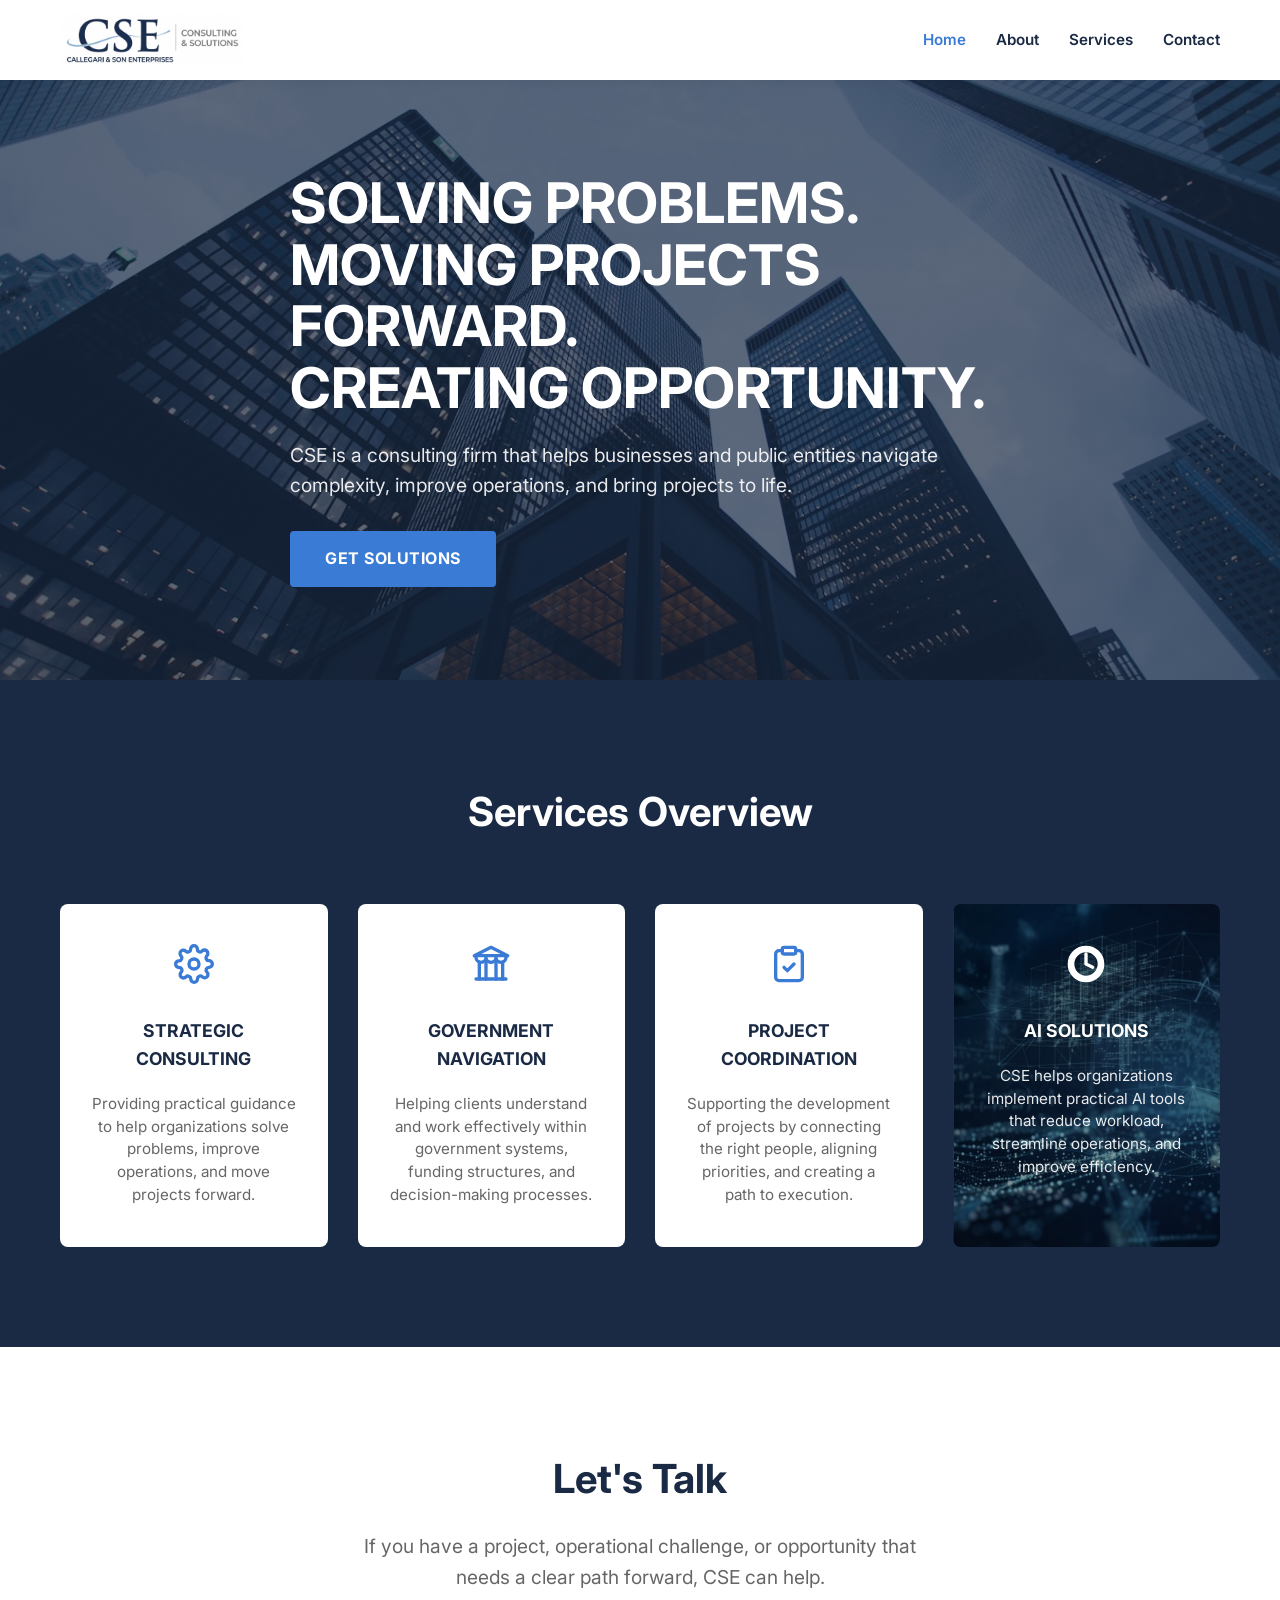
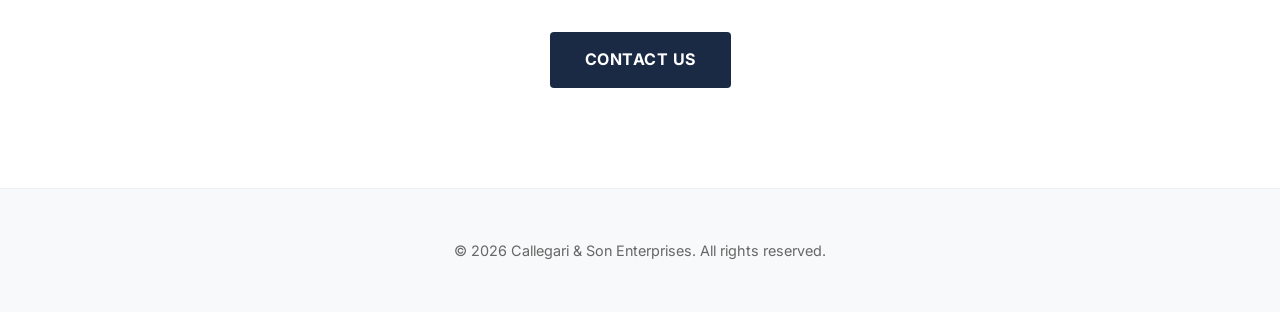
==== public/index.html @ cf2fb0ab "Initial commit: CSE consulting firm website Four-page static site (Home, About, Services, Contact) f" ====
<!DOCTYPE html>
<html lang="en">
<head>
    <meta charset="UTF-8">
    <meta name="viewport" content="width=device-width, initial-scale=1.0">
    <title>CSE - Callegari & Son Enterprises | Consulting & Solutions</title>
    <link rel="stylesheet" href="style.css">
    <link rel="preconnect" href="https://fonts.googleapis.com">
    <link rel="preconnect" href="https://fonts.gstatic.com" crossorigin>
    <link href="https://fonts.googleapis.com/css2?family=Inter:wght@400;600;700&display=swap" rel="stylesheet">
</head>
<body>
    <header>
        <div class="container">
            <a href="index.html" class="logo">
                <img src="images/CSE-logo.png" alt="CSE - Callegari & Son Enterprises Logo" class="logo-img">
            </a>
            <nav>
                <ul>
                    <li><a href="index.html" class="active">Home</a></li>
                    <li><a href="about.html">About</a></li>
                    <li><a href="services.html">Services</a></li>
                    <li><a href="contact.html">Contact</a></li>
                </ul>
                <div class="mobile-menu-toggle">
                    <span></span>
                    <span></span>
                    <span></span>
                </div>
            </nav>
        </div>
    </header>

    <main>
        <section class="hero">
            <div class="hero-overlay"></div>
            <div class="container">
                <div class="hero-content">
                    <h1>SOLVING PROBLEMS.<br>MOVING PROJECTS FORWARD.<br>CREATING OPPORTUNITY.</h1>
                    <p>CSE is a consulting firm that helps businesses and public entities navigate complexity, improve operations, and bring projects to life.</p>
                    <a href="contact.html" class="btn btn-primary">GET SOLUTIONS</a>
                </div>
            </div>
        </section>

        <section class="services-overview">
            <div class="container">
                <h2 class="section-title">Services Overview</h2>
                <div class="services-grid">
                    <div class="service-card">
                        <div class="icon">
                            <svg viewBox="0 0 24 24" width="40" height="40" stroke="currentColor" stroke-width="2" fill="none" stroke-linecap="round" stroke-linejoin="round"><circle cx="12" cy="12" r="3"></circle><path d="M19.4 15a1.65 1.65 0 0 0 .33 1.82l.06.06a2 2 0 0 1 0 2.83 2 2 0 0 1-2.83 0l-.06-.06a1.65 1.65 0 0 0-1.82-.33 1.65 1.65 0 0 0-1 1.51V21a2 2 0 0 1-2 2 2 2 0 0 1-2-2v-.09A1.65 1.65 0 0 0 9 19.4a1.65 1.65 0 0 0-1.82.33l-.06.06a2 2 0 0 1-2.83 0 2 2 0 0 1 0-2.83l.06-.06a1.65 1.65 0 0 0 .33-1.82 1.65 1.65 0 0 0-1.51-1H3a2 2 0 0 1-2-2 2 2 0 0 1 2-2h.09A1.65 1.65 0 0 0 4.6 9a1.65 1.65 0 0 0-.33-1.82l-.06-.06a2 2 0 0 1 0-2.83 2 2 0 0 1 2.83 0l.06.06a1.65 1.65 0 0 0 1.82.33H9a1.65 1.65 0 0 0 1-1.51V3a2 2 0 0 1 2-2 2 2 0 0 1 2 2v.09a1.65 1.65 0 0 0 1 1.51 1.65 1.65 0 0 0 1.82-.33l.06-.06a2 2 0 0 1 2.83 0 2 2 0 0 1 0 2.83l-.06.06a1.65 1.65 0 0 0-.33 1.82V9a1.65 1.65 0 0 0 1.51 1H21a2 2 0 0 1 2 2 2 2 0 0 1-2 2h-.09a1.65 1.65 0 0 0-1.51 1z"></path></svg>
                        </div>
                        <h3>STRATEGIC CONSULTING</h3>
                        <p>Providing practical guidance to help organizations solve problems, improve operations, and move projects forward.</p>
                    </div>
                    <div class="service-card">
                        <div class="icon">
                            <svg viewBox="0 0 24 24" width="40" height="40" stroke="currentColor" stroke-width="2" fill="none" stroke-linecap="round" stroke-linejoin="round"><path d="M3 21h18"></path><path d="M3 7v1a3 3 0 0 0 6 0V7m0 1a3 3 0 0 0 6 0V7m0 1a3 3 0 0 0 6 0V7H3"></path><path d="M5 21V10.85"></path><path d="M9 21V10.85"></path><path d="M15 21V10.85"></path><path d="M19 21V10.85"></path><path d="M2 7l10-5 10 5"></path></svg>
                        </div>
                        <h3>GOVERNMENT NAVIGATION</h3>
                        <p>Helping clients understand and work effectively within government systems, funding structures, and decision-making processes.</p>
                    </div>
                    <div class="service-card">
                        <div class="icon">
                            <svg viewBox="0 0 24 24" width="40" height="40" stroke="currentColor" stroke-width="2" fill="none" stroke-linecap="round" stroke-linejoin="round"><path d="M16 4h2a2 2 0 0 1 2 2v14a2 2 0 0 1-2 2H6a2 2 0 0 1-2-2V6a2 2 0 0 1 2-2h2"></path><rect x="8" y="2" width="8" height="4" rx="1" ry="1"></rect><path d="M9 14l2 2 4-4"></path></svg>
                        </div>
                        <h3>PROJECT COORDINATION</h3>
                        <p>Supporting the development of projects by connecting the right people, aligning priorities, and creating a path to execution.</p>
                    </div>
                    <div class="service-card ai-card" style="background: linear-gradient(rgba(0, 0, 0, 0.4), rgba(0, 0, 0, 0.4)), url('images/ai-solutions-bg.png'); background-size: cover; background-position: center;">
                        <div class="icon">
                            <svg viewBox="0 0 24 24" width="40" height="40" stroke="white" stroke-width="2" fill="none" stroke-linecap="round" stroke-linejoin="round"><path d="M12 2a10 10 0 1 0 10 10A10 10 0 0 0 12 2zm0 18a8 8 0 1 1 8-8 8 8 0 0 1-8 8z"></path><path d="M12 6v6l4 2"></path></svg>
                        </div>
                        <h3 style="color: white;">AI SOLUTIONS</h3>
                        <p style="color: rgba(255, 255, 255, 0.9);">CSE helps organizations implement practical AI tools that reduce workload, streamline operations, and improve efficiency.</p>
                    </div>
                </div>
            </div>
        </section>

        <section class="cta-bottom">
            <div class="container">
                <div class="cta-content">
                    <h2>Let's Talk</h2>
                    <p>If you have a project, operational challenge, or opportunity that needs a clear path forward, CSE can help.</p>
                    <a href="contact.html" class="btn btn-secondary">CONTACT US</a>
                </div>
            </div>
        </section>
    </main>

    <footer>
        <div class="container">
            <p>&copy; 2026 Callegari & Son Enterprises. All rights reserved.</p>
        </div>
    </footer>
    <script src="script.js"></script>
</body>
</html>
---- public/style.css ----
:root {
    --navy: #1a2a44;
    --navy-light: #2c405e;
    --gray-dark: #333333;
    --gray-medium: #666666;
    --gray-light: #f4f4f4;
    --white: #ffffff;
    --accent: #3a7bd5;
    --text-color: #333333;
    --header-height: 80px;
}

* {
    margin: 0;
    padding: 0;
    box-sizing: border-box;
}

body {
    font-family: 'Inter', sans-serif;
    line-height: 1.6;
    color: var(--text-color);
    background-color: var(--white);
}

.container {
    max-width: 1200px;
    margin: 0 auto;
    padding: 0 20px;
}

/* Header & Logo */
header {
    height: var(--header-height);
    background: var(--white);
    display: flex;
    align-items: center;
    position: sticky;
    top: 0;
    z-index: 1000;
    box-shadow: 0 2px 10px rgba(0,0,0,0.05);
}

header .container {
    display: flex;
    justify-content: space-between;
    align-items: center;
    width: 100%;
}

.logo {
    display: flex;
    align-items: center;
    text-decoration: none;
}

.logo-img {
    height: 55px;
    width: auto;
    display: block;
}

/* Navigation */
nav ul {
    display: flex;
    list-style: none;
}

nav ul li {
    margin-left: 30px;
}

nav ul li a {
    text-decoration: none;
    color: var(--navy);
    font-weight: 600;
    font-size: 0.95rem;
    transition: color 0.3s;
}

nav ul li a:hover, nav ul li a.active {
    color: var(--accent);
}

.mobile-menu-toggle {
    display: none;
    flex-direction: column;
    cursor: pointer;
}

.mobile-menu-toggle span {
    width: 25px;
    height: 3px;
    background: var(--navy);
    margin: 2px 0;
    transition: all 0.3s;
}

.rotate-45 {
    transform: translateY(7px) rotate(45deg);
}

.opacity-0 {
    opacity: 0;
}

.rotate-neg-45 {
    transform: translateY(-7px) rotate(-45deg);
}

/* Hero Section */
.hero {
    position: relative;
    height: 600px;
    background: #000; /* Fallback */
    background: linear-gradient(rgba(26, 42, 68, 0.7), rgba(26, 42, 68, 0.7)), url('images/home-hero.jpg');
    background-size: cover;
    background-position: center;
    display: flex;
    align-items: center;
    color: var(--white);
}

.hero-content {
    max-width: 700px;
}

.hero h1, .page-header h1 {
    font-size: 3.5rem;
    line-height: 1.1;
    margin-bottom: 20px;
    font-weight: 700;
}

.hero p {
    font-size: 1.2rem;
    margin-bottom: 30px;
    opacity: 0.9;
}

/* Page Header (for non-home pages) */
.page-header {
    background-color: var(--navy);
    color: var(--white);
    padding: 100px 0;
    text-align: center;
}

/* Buttons */
.btn {
    display: inline-block;
    padding: 15px 35px;
    text-decoration: none;
    font-weight: 700;
    border-radius: 4px;
    transition: all 0.3s;
    letter-spacing: 0.5px;
}

.btn-primary {
    background-color: var(--accent);
    color: var(--white);
}

.btn-primary:hover {
    background-color: #2a6bc5;
    transform: translateY(-2px);
}

.btn-secondary {
    background-color: var(--white);
    color: var(--navy);
}

.btn-secondary:hover {
    background-color: var(--gray-light);
    transform: translateY(-2px);
}

/* Services Overview */
.services-overview {
    padding: 100px 0;
    background-color: var(--navy);
    color: var(--white);
}

.section-title {
    text-align: center;
    font-size: 2.5rem;
    margin-bottom: 60px;
    font-weight: 700;
}

.services-grid {
    display: grid;
    grid-template-columns: repeat(auto-fit, minmax(250px, 1fr));
    gap: 30px;
}

.service-card {
    background: var(--white);
    color: var(--navy);
    padding: 40px 30px;
    border-radius: 8px;
    text-align: center;
    transition: transform 0.3s;
}

.service-card:hover {
    transform: translateY(-10px);
}

.service-card .icon {
    margin-bottom: 25px;
    color: var(--accent);
}

.service-card h3 {
    font-size: 1.1rem;
    margin-bottom: 20px;
    font-weight: 700;
}

.service-card p {
    font-size: 0.95rem;
    color: var(--gray-medium);
    line-height: 1.5;
}

.ai-card {
    background: linear-gradient(135deg, #1a2a44 0%, #2c405e 100%);
    color: var(--white);
}

.ai-card .icon {
    color: var(--white);
}

.ai-card p {
    color: rgba(255,255,255,0.8);
}

/* CTA Bottom */
.cta-bottom {
    padding: 100px 0;
    background-color: var(--white);
    text-align: center;
}

.cta-content h2 {
    font-size: 2.5rem;
    margin-bottom: 20px;
    color: var(--navy);
}

.cta-content p {
    font-size: 1.2rem;
    margin-bottom: 40px;
    color: var(--gray-medium);
    max-width: 600px;
    margin-left: auto;
    margin-right: auto;
}

.cta-bottom .btn-secondary {
    background-color: var(--navy);
    color: var(--white);
}

/* Footer */
footer {
    padding: 50px 0;
    background: #f8f9fa;
    border-top: 1px solid #eee;
    text-align: center;
}

footer p {
    font-size: 0.9rem;
    color: var(--gray-medium);
}

/* Responsive */
@media (max-width: 992px) {
    .hero h1, .page-header h1 {
        font-size: 2.8rem;
    }
}

@media (max-width: 768px) {
    .hero h1, .page-header h1 {
        font-size: 2.2rem;
    }
    
    nav ul {
        display: none;
        position: absolute;
        top: var(--header-height);
        left: 0;
        width: 100%;
        background: var(--white);
        flex-direction: column;
        padding: 20px;
        box-shadow: 0 5px 10px rgba(0,0,0,0.1);
    }
    
    nav ul.active {
        display: flex;
    }
    
    nav ul li {
        margin: 15px 0;
        margin-left: 0;
    }
    
    .mobile-menu-toggle {
        display: flex;
    }
    
    .logo-tagline {
        display: none;
    }
}
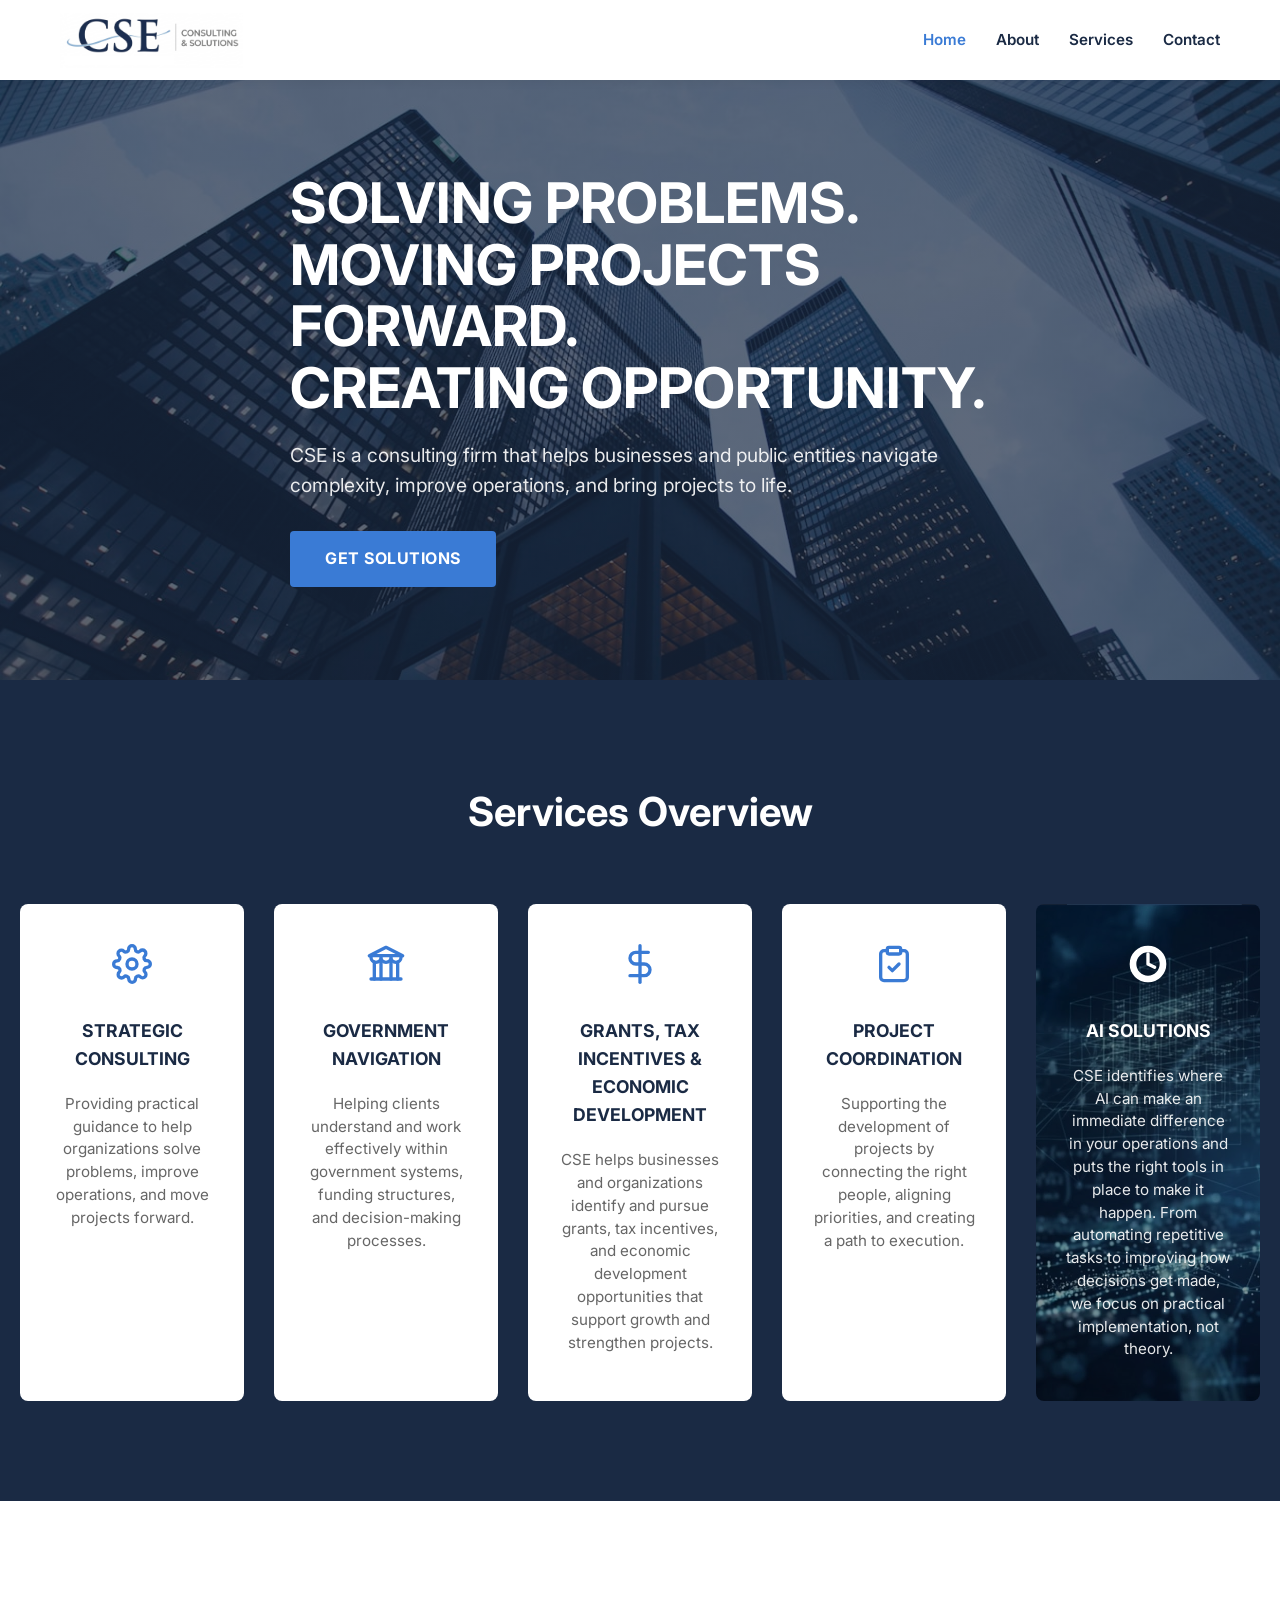
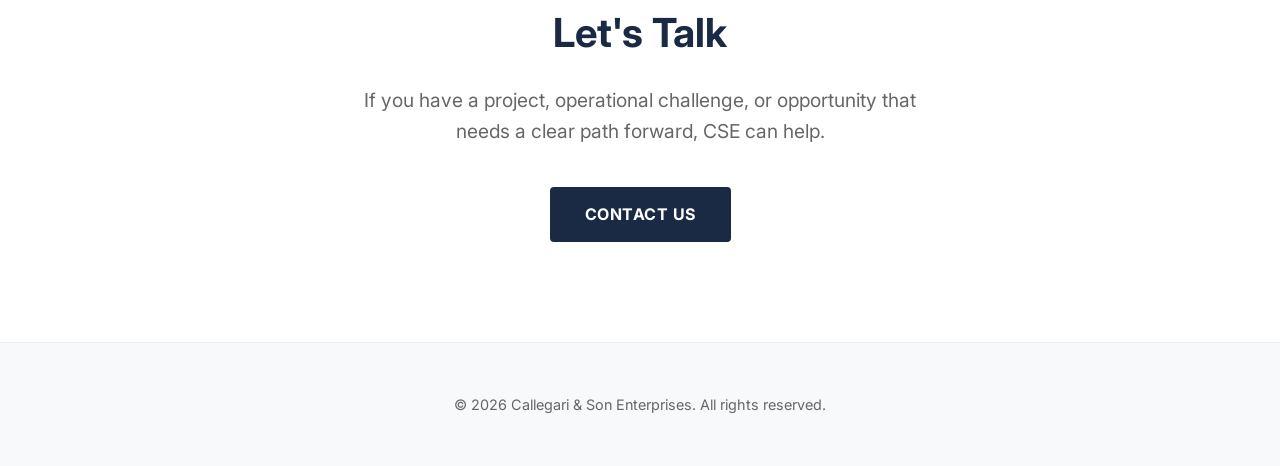
==== commit d602822f: "Made changes requested" ====
--- a/public/index.html
+++ b/public/index.html
@@ -63,6 +63,13 @@
                     </div>
                     <div class="service-card">
                         <div class="icon">
+                            <svg viewBox="0 0 24 24" width="40" height="40" stroke="currentColor" stroke-width="2" fill="none" stroke-linecap="round" stroke-linejoin="round"><path d="M12 1v22"></path><path d="M17 5H9.5a3.5 3.5 0 0 0 0 7H14.5a3.5 3.5 0 0 1 0 7H6"></path></svg>
+                        </div>
+                        <h3>GRANTS, TAX INCENTIVES &amp; ECONOMIC DEVELOPMENT</h3>
+                        <p>CSE helps businesses and organizations identify and pursue grants, tax incentives, and economic development opportunities that support growth and strengthen projects.</p>
+                    </div>
+                    <div class="service-card">
+                        <div class="icon">
                             <svg viewBox="0 0 24 24" width="40" height="40" stroke="currentColor" stroke-width="2" fill="none" stroke-linecap="round" stroke-linejoin="round"><path d="M16 4h2a2 2 0 0 1 2 2v14a2 2 0 0 1-2 2H6a2 2 0 0 1-2-2V6a2 2 0 0 1 2-2h2"></path><rect x="8" y="2" width="8" height="4" rx="1" ry="1"></rect><path d="M9 14l2 2 4-4"></path></svg>
                         </div>
                         <h3>PROJECT COORDINATION</h3>
@@ -73,7 +80,7 @@
                             <svg viewBox="0 0 24 24" width="40" height="40" stroke="white" stroke-width="2" fill="none" stroke-linecap="round" stroke-linejoin="round"><path d="M12 2a10 10 0 1 0 10 10A10 10 0 0 0 12 2zm0 18a8 8 0 1 1 8-8 8 8 0 0 1-8 8z"></path><path d="M12 6v6l4 2"></path></svg>
                         </div>
                         <h3 style="color: white;">AI SOLUTIONS</h3>
-                        <p style="color: rgba(255, 255, 255, 0.9);">CSE helps organizations implement practical AI tools that reduce workload, streamline operations, and improve efficiency.</p>
+                        <p style="color: rgba(255, 255, 255, 0.9);">CSE identifies where AI can make an immediate difference in your operations and puts the right tools in place to make it happen. From automating repetitive tasks to improving how decisions get made, we focus on practical implementation, not theory.</p>
                     </div>
                 </div>
             </div>
--- a/public/style.css
+++ b/public/style.css
@@ -184,6 +184,10 @@
     color: var(--white);
 }
 
+.services-overview .container {
+    max-width: 1470px;
+}
+
 .section-title {
     text-align: center;
     font-size: 2.5rem;
@@ -195,6 +199,10 @@
     display: grid;
     grid-template-columns: repeat(auto-fit, minmax(250px, 1fr));
     gap: 30px;
+}
+
+.services-overview .services-grid {
+    grid-template-columns: repeat(5, minmax(0, 1fr));
 }
 
 .service-card {
@@ -281,6 +289,12 @@
 }
 
 /* Responsive */
+@media (max-width: 1100px) {
+    .services-overview .services-grid {
+        grid-template-columns: repeat(auto-fit, minmax(250px, 1fr));
+    }
+}
+
 @media (max-width: 992px) {
     .hero h1, .page-header h1 {
         font-size: 2.8rem;
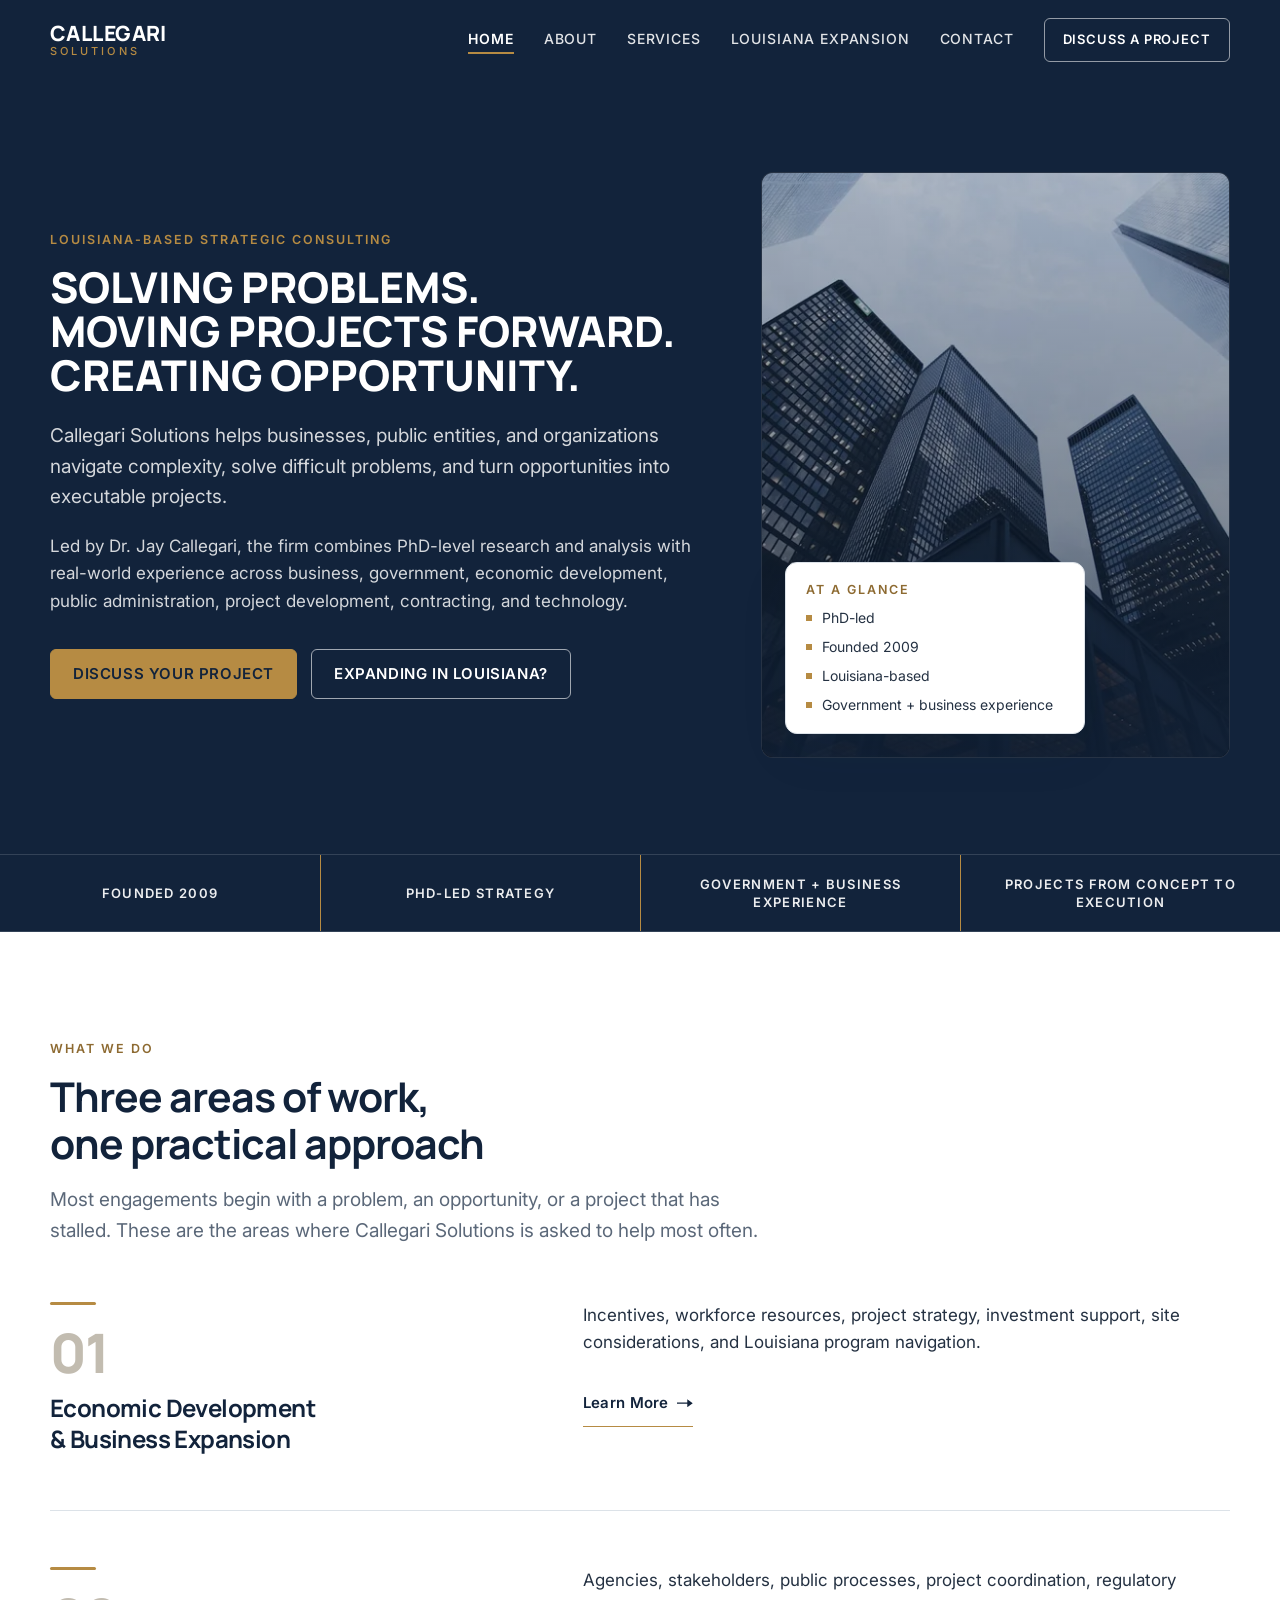
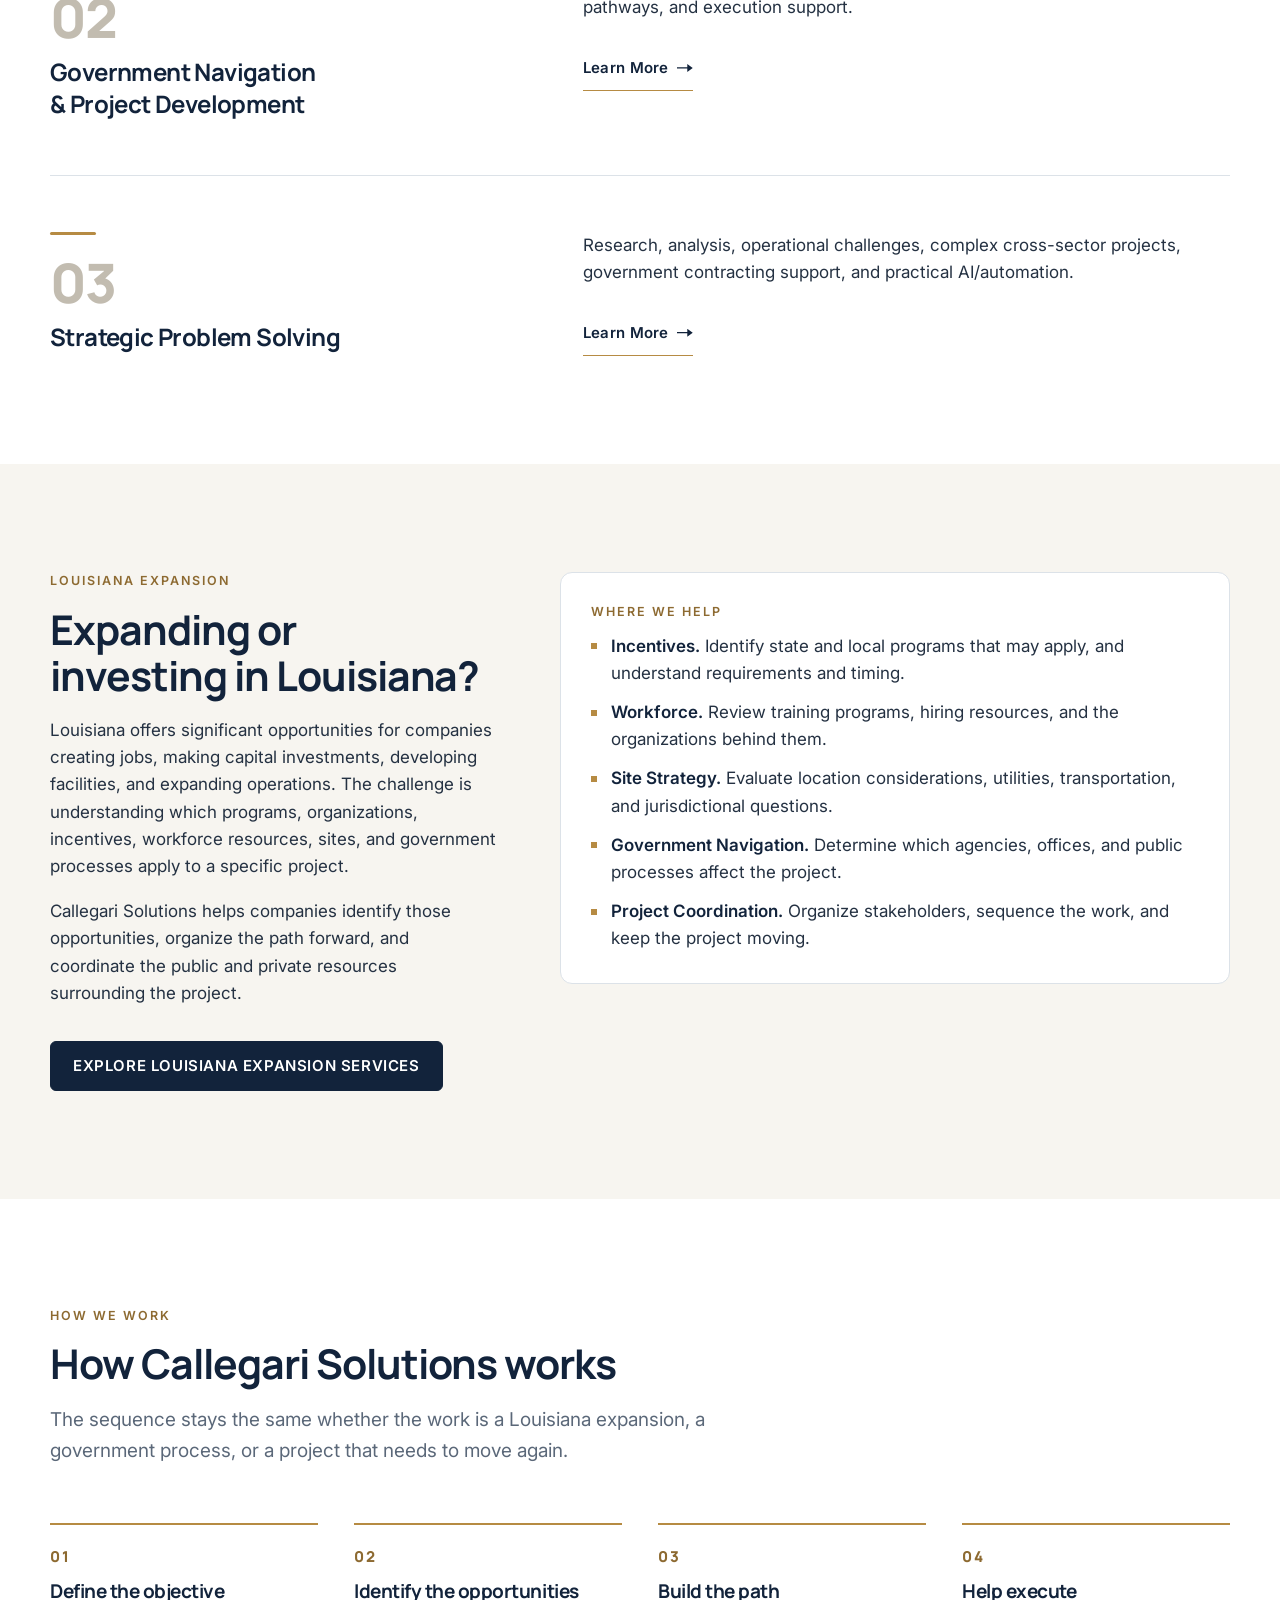
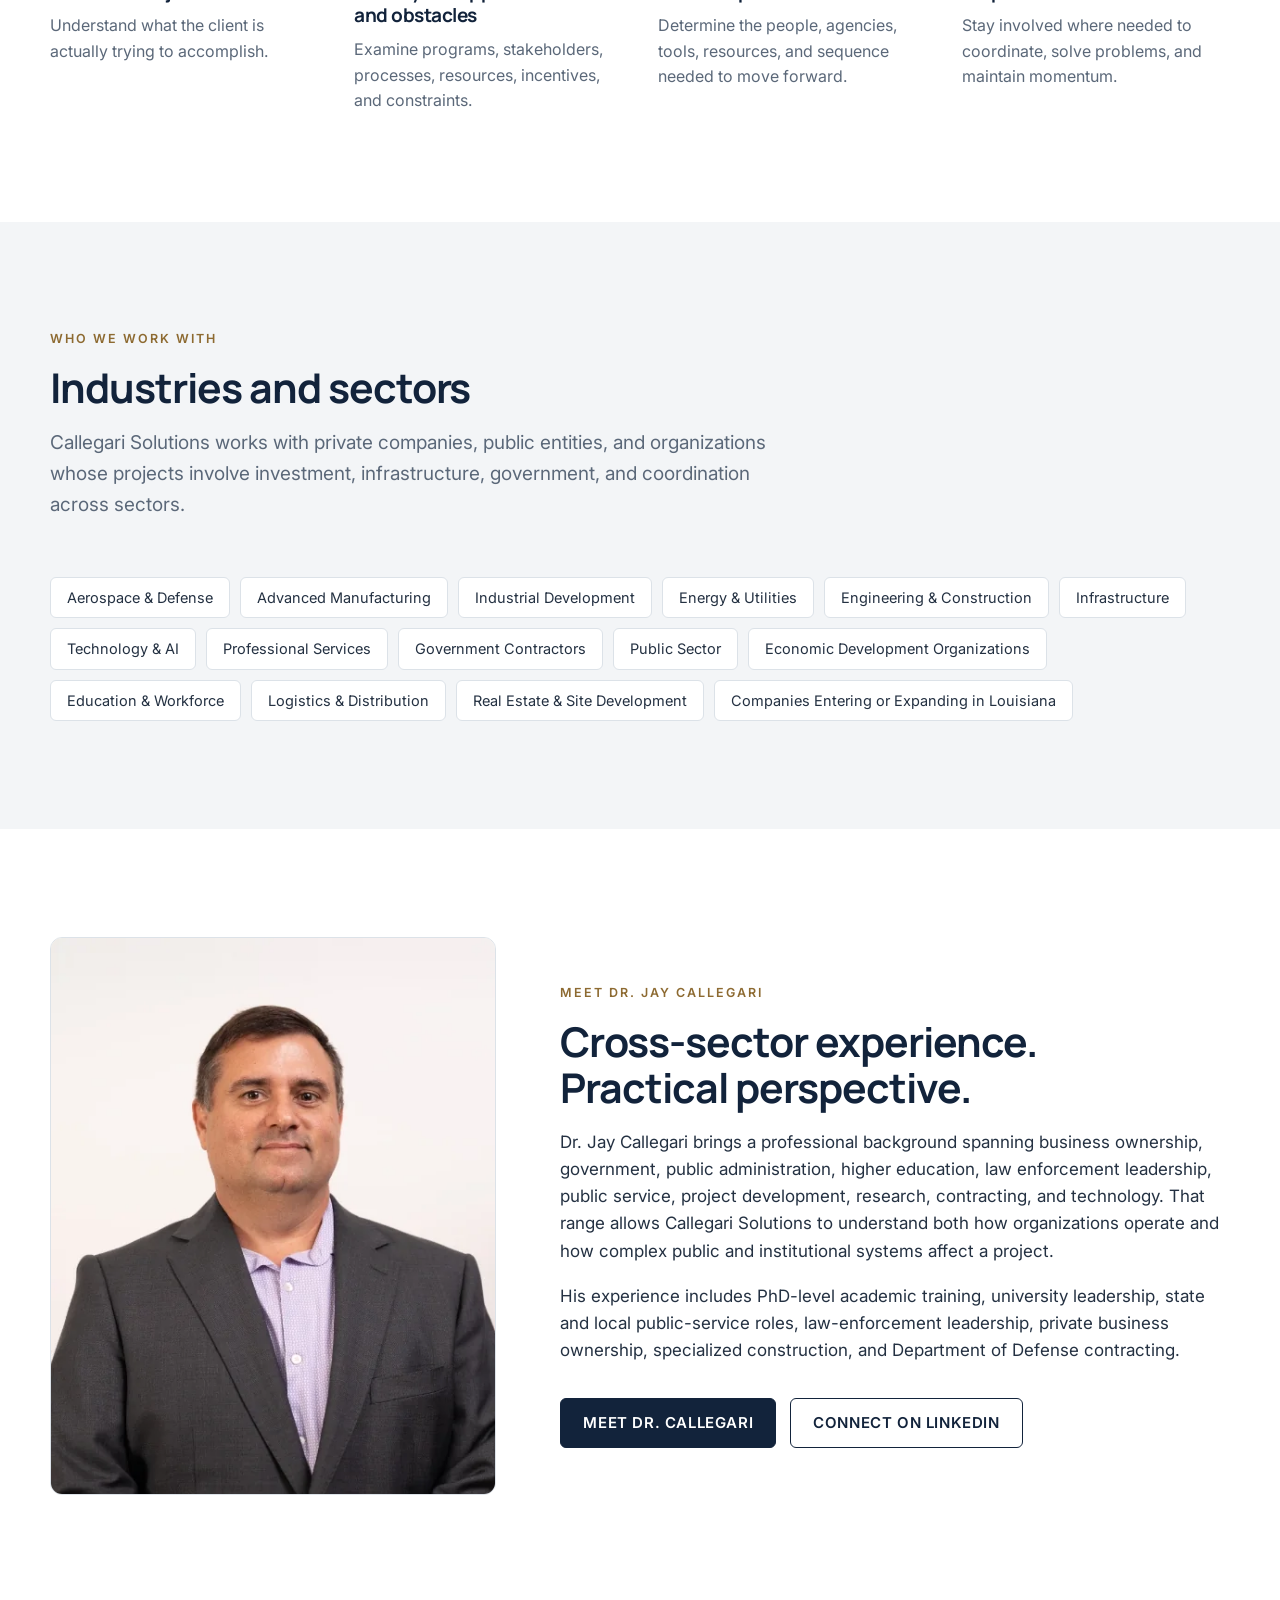
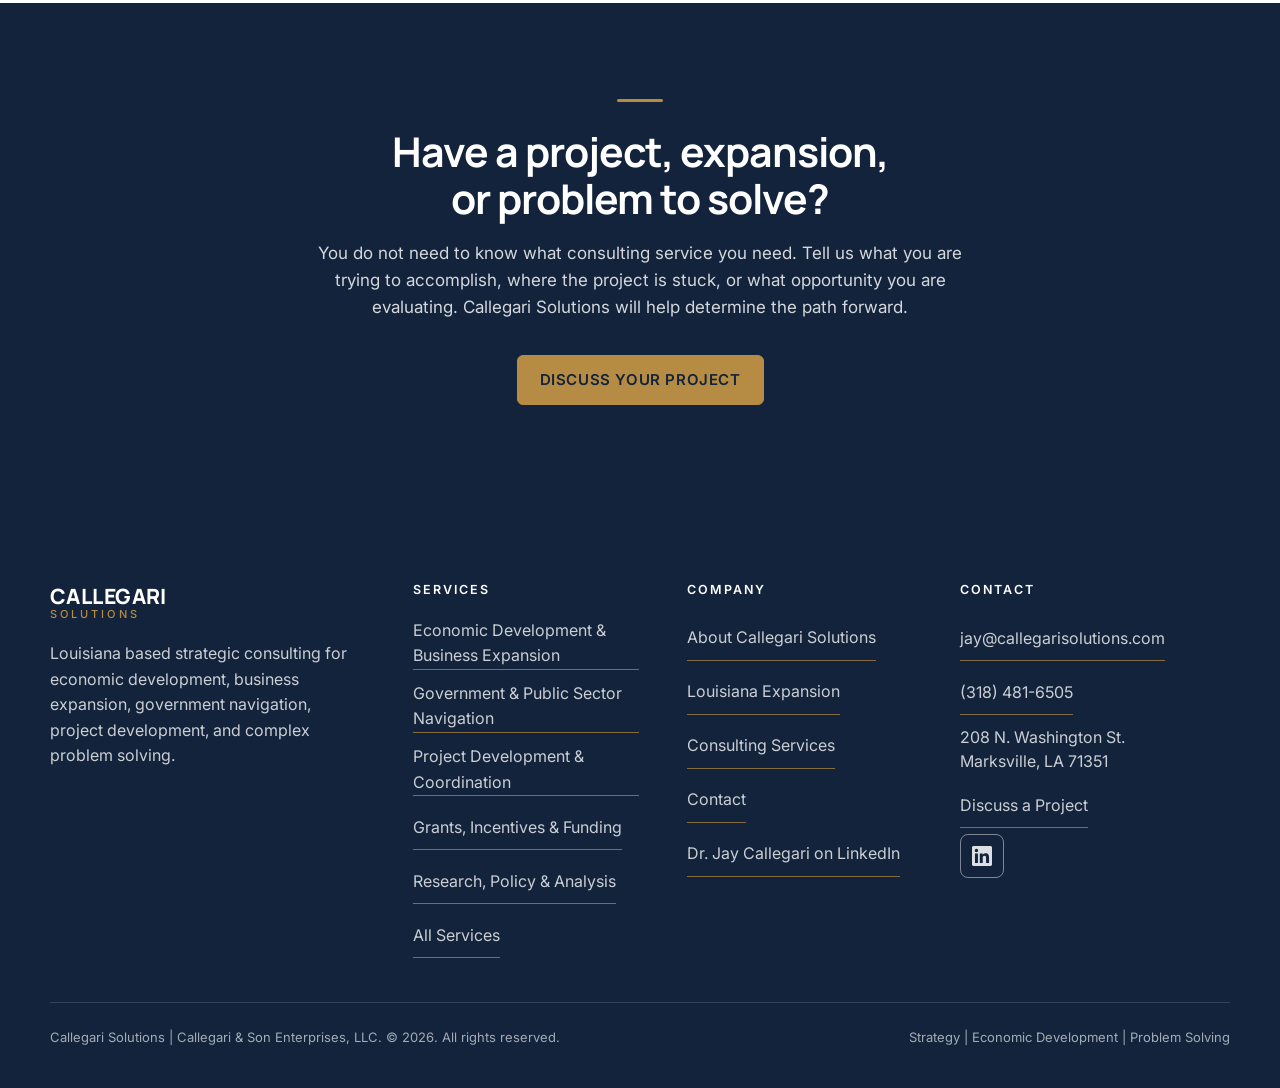
==== commit 6631d679: "Redesign site to the Callegari Solutions playbook Implements the page-by-page redesign specified in " ====
--- a/public/index.html
+++ b/public/index.html
@@ -1,107 +1,431 @@
 <!DOCTYPE html>
 <html lang="en">
 <head>
-    <meta charset="UTF-8">
-    <meta name="viewport" content="width=device-width, initial-scale=1.0">
-    <title>CSE - Callegari & Son Enterprises | Consulting & Solutions</title>
-    <link rel="stylesheet" href="style.css">
+    <meta charset="utf-8">
+    <meta name="viewport" content="width=device-width, initial-scale=1">
+
+    <title>Louisiana Economic Development &amp; Business Consulting | Callegari Solutions</title>
+    <meta name="description" content="Callegari Solutions provides Louisiana economic development consulting, business expansion support, incentive strategy, government navigation, project development, and strategic problem-solving services.">
+    <link rel="canonical" href="https://callegarisolutions.com/">
+    <meta name="robots" content="index,follow">
+    <meta name="theme-color" content="#12233B">
+
+    <!-- Sets the html.js flag before first paint so the .reveal starting state
+         applies immediately. script.js sets the same class again, harmlessly.
+         Must stay above the stylesheet links: a classic inline script placed
+         after them waits for those stylesheets to load before it runs. -->
+    <script>document.documentElement.classList.add('js');</script>
+
     <link rel="preconnect" href="https://fonts.googleapis.com">
     <link rel="preconnect" href="https://fonts.gstatic.com" crossorigin>
-    <link href="https://fonts.googleapis.com/css2?family=Inter:wght@400;600;700&display=swap" rel="stylesheet">
+    <link rel="stylesheet" href="https://fonts.googleapis.com/css2?family=Inter:wght@400;500;600&amp;family=Manrope:wght@600;700;800&amp;display=swap">
+    <link rel="stylesheet" href="style.css">
+
+    <link rel="icon" href="favicon.svg" type="image/svg+xml">
+    <link rel="icon" href="favicon.ico" sizes="32x32">
+    <link rel="apple-touch-icon" href="apple-touch-icon.png">
+
+    <meta property="og:type" content="website">
+    <meta property="og:site_name" content="Callegari Solutions">
+    <meta property="og:title" content="Louisiana Economic Development &amp; Business Consulting | Callegari Solutions">
+    <meta property="og:description" content="Callegari Solutions provides Louisiana economic development consulting, business expansion support, incentive strategy, government navigation, project development, and strategic problem-solving services.">
+    <meta property="og:url" content="https://callegarisolutions.com/">
+    <meta property="og:image" content="https://callegarisolutions.com/images/og-cover.png">
+    <meta property="og:image:width" content="1200">
+    <meta property="og:image:height" content="630">
+    <meta property="og:image:alt" content="Callegari Solutions, Louisiana based strategic consulting">
+    <meta property="og:locale" content="en_US">
+
+    <meta name="twitter:card" content="summary_large_image">
+    <meta name="twitter:title" content="Louisiana Economic Development &amp; Business Consulting | Callegari Solutions">
+    <meta name="twitter:description" content="Callegari Solutions provides Louisiana economic development consulting, business expansion support, incentive strategy, government navigation, project development, and strategic problem-solving services.">
+    <meta name="twitter:image" content="https://callegarisolutions.com/images/og-cover.png">
+    <meta name="twitter:image:alt" content="Callegari Solutions, Louisiana based strategic consulting">
+
+    <script type="application/ld+json">
+    {
+        "@context": "https://schema.org",
+        "@type": "ProfessionalService",
+        "@id": "https://callegarisolutions.com/#organization",
+        "name": "Callegari Solutions",
+        "legalName": "Callegari & Son Enterprises, LLC",
+        "description": "Callegari Solutions is a Louisiana based strategic consulting firm. The firm helps businesses, public entities and organizations with economic development and business expansion, incentive and funding strategy, government navigation, project development and coordination, research and analysis, government contracting support, and practical technology implementation.",
+        "url": "https://callegarisolutions.com/",
+        "image": "https://callegarisolutions.com/images/og-cover.png",
+        "logo": "https://callegarisolutions.com/images/og-cover.png",
+        "email": "jay@callegarisolutions.com",
+        "telephone": "+1-318-481-6505",
+        "foundingDate": "2009",
+        "address": {
+            "@type": "PostalAddress",
+            "streetAddress": "208 N. Washington St.",
+            "addressLocality": "Marksville",
+            "addressRegion": "LA",
+            "postalCode": "71351",
+            "addressCountry": "US"
+        },
+        "areaServed": "Louisiana",
+        "sameAs": [
+            "https://www.linkedin.com/in/jay-callegari-phd-a9a5ba18b"
+        ]
+    }
+    </script>
+
+    <script type="application/ld+json">
+    {
+        "@context": "https://schema.org",
+        "@type": "WebSite",
+        "name": "Callegari Solutions",
+        "url": "https://callegarisolutions.com/",
+        "inLanguage": "en-US",
+        "publisher": {
+            "@id": "https://callegarisolutions.com/#organization"
+        }
+    }
+    </script>
+
+    <!-- ANALYTICS PLACEHOLDER
+         No analytics tag ships with this site because no measurement account
+         exists yet. When a Google Analytics 4 property is created, paste the
+         two GA4 tag lines here, on every page, and nowhere else.
+         See REDESIGN-NOTES.md. Do not paste an unconfigured tracker. -->
 </head>
 <body>
-    <header>
-        <div class="container">
-            <a href="index.html" class="logo">
-                <img src="images/CSE-logo.png" alt="CSE - Callegari & Son Enterprises Logo" class="logo-img">
+    <a class="skip-link" href="#main">Skip to content</a>
+
+    <header class="site-header site-header--overlay">
+        <div class="container header-inner">
+            <a class="wordmark" href="index.html">
+                <span class="wordmark__name">CALLEGARI</span>
+                <span class="wordmark__sub">SOLUTIONS</span>
             </a>
-            <nav>
-                <ul>
-                    <li><a href="index.html" class="active">Home</a></li>
-                    <li><a href="about.html">About</a></li>
-                    <li><a href="services.html">Services</a></li>
-                    <li><a href="contact.html">Contact</a></li>
+
+            <button class="nav-toggle" type="button" aria-expanded="false" aria-controls="site-nav">
+                <span class="nav-toggle__bars" aria-hidden="true"></span>
+                <span class="nav-toggle__bars" aria-hidden="true"></span>
+                <span class="nav-toggle__bars" aria-hidden="true"></span>
+                <span class="visually-hidden">Menu</span>
+            </button>
+
+            <nav class="nav" id="site-nav" aria-label="Primary">
+                <ul class="nav-list">
+                    <li><a class="nav-link" href="index.html" aria-current="page">HOME</a></li>
+                    <li><a class="nav-link" href="about.html">ABOUT</a></li>
+                    <li><a class="nav-link" href="services.html">SERVICES</a></li>
+                    <li><a class="nav-link" href="louisiana-economic-development-consulting.html">LOUISIANA EXPANSION</a></li>
+                    <li><a class="nav-link" href="contact.html">CONTACT</a></li>
                 </ul>
-                <div class="mobile-menu-toggle">
-                    <span></span>
-                    <span></span>
-                    <span></span>
-                </div>
+                <a class="btn btn--primary btn--compact nav-cta" href="contact.html">DISCUSS A PROJECT</a>
             </nav>
         </div>
     </header>
 
-    <main>
-        <section class="hero">
-            <div class="hero-overlay"></div>
-            <div class="container">
-                <div class="hero-content">
-                    <h1>SOLVING PROBLEMS.<br>MOVING PROJECTS FORWARD.<br>CREATING OPPORTUNITY.</h1>
-                    <p>CSE is a consulting firm that helps businesses and public entities navigate complexity, improve operations, and bring projects to life.</p>
-                    <a href="contact.html" class="btn btn-primary">GET SOLUTIONS</a>
-                </div>
-            </div>
-        </section>
-
-        <section class="services-overview">
-            <div class="container">
-                <h2 class="section-title">Services Overview</h2>
-                <div class="services-grid">
-                    <div class="service-card">
-                        <div class="icon">
-                            <svg viewBox="0 0 24 24" width="40" height="40" stroke="currentColor" stroke-width="2" fill="none" stroke-linecap="round" stroke-linejoin="round"><circle cx="12" cy="12" r="3"></circle><path d="M19.4 15a1.65 1.65 0 0 0 .33 1.82l.06.06a2 2 0 0 1 0 2.83 2 2 0 0 1-2.83 0l-.06-.06a1.65 1.65 0 0 0-1.82-.33 1.65 1.65 0 0 0-1 1.51V21a2 2 0 0 1-2 2 2 2 0 0 1-2-2v-.09A1.65 1.65 0 0 0 9 19.4a1.65 1.65 0 0 0-1.82.33l-.06.06a2 2 0 0 1-2.83 0 2 2 0 0 1 0-2.83l.06-.06a1.65 1.65 0 0 0 .33-1.82 1.65 1.65 0 0 0-1.51-1H3a2 2 0 0 1-2-2 2 2 0 0 1 2-2h.09A1.65 1.65 0 0 0 4.6 9a1.65 1.65 0 0 0-.33-1.82l-.06-.06a2 2 0 0 1 0-2.83 2 2 0 0 1 2.83 0l.06.06a1.65 1.65 0 0 0 1.82.33H9a1.65 1.65 0 0 0 1-1.51V3a2 2 0 0 1 2-2 2 2 0 0 1 2 2v.09a1.65 1.65 0 0 0 1 1.51 1.65 1.65 0 0 0 1.82-.33l.06-.06a2 2 0 0 1 2.83 0 2 2 0 0 1 0 2.83l-.06.06a1.65 1.65 0 0 0-.33 1.82V9a1.65 1.65 0 0 0 1.51 1H21a2 2 0 0 1 2 2 2 2 0 0 1-2 2h-.09a1.65 1.65 0 0 0-1.51 1z"></path></svg>
-                        </div>
-                        <h3>STRATEGIC CONSULTING</h3>
-                        <p>Providing practical guidance to help organizations solve problems, improve operations, and move projects forward.</p>
-                    </div>
-                    <div class="service-card">
-                        <div class="icon">
-                            <svg viewBox="0 0 24 24" width="40" height="40" stroke="currentColor" stroke-width="2" fill="none" stroke-linecap="round" stroke-linejoin="round"><path d="M3 21h18"></path><path d="M3 7v1a3 3 0 0 0 6 0V7m0 1a3 3 0 0 0 6 0V7m0 1a3 3 0 0 0 6 0V7H3"></path><path d="M5 21V10.85"></path><path d="M9 21V10.85"></path><path d="M15 21V10.85"></path><path d="M19 21V10.85"></path><path d="M2 7l10-5 10 5"></path></svg>
-                        </div>
-                        <h3>GOVERNMENT NAVIGATION</h3>
-                        <p>Helping clients understand and work effectively within government systems, funding structures, and decision-making processes.</p>
-                    </div>
-                    <div class="service-card">
-                        <div class="icon">
-                            <svg viewBox="0 0 24 24" width="40" height="40" stroke="currentColor" stroke-width="2" fill="none" stroke-linecap="round" stroke-linejoin="round"><path d="M12 1v22"></path><path d="M17 5H9.5a3.5 3.5 0 0 0 0 7H14.5a3.5 3.5 0 0 1 0 7H6"></path></svg>
-                        </div>
-                        <h3>GRANTS, TAX INCENTIVES &amp; ECONOMIC DEVELOPMENT</h3>
-                        <p>CSE helps businesses and organizations identify and pursue grants, tax incentives, and economic development opportunities that support growth and strengthen projects.</p>
-                    </div>
-                    <div class="service-card">
-                        <div class="icon">
-                            <svg viewBox="0 0 24 24" width="40" height="40" stroke="currentColor" stroke-width="2" fill="none" stroke-linecap="round" stroke-linejoin="round"><path d="M16 4h2a2 2 0 0 1 2 2v14a2 2 0 0 1-2 2H6a2 2 0 0 1-2-2V6a2 2 0 0 1 2-2h2"></path><rect x="8" y="2" width="8" height="4" rx="1" ry="1"></rect><path d="M9 14l2 2 4-4"></path></svg>
-                        </div>
-                        <h3>PROJECT COORDINATION</h3>
-                        <p>Supporting the development of projects by connecting the right people, aligning priorities, and creating a path to execution.</p>
-                    </div>
-                    <div class="service-card ai-card" style="background: linear-gradient(rgba(0, 0, 0, 0.4), rgba(0, 0, 0, 0.4)), url('images/ai-solutions-bg.png'); background-size: cover; background-position: center;">
-                        <div class="icon">
-                            <svg viewBox="0 0 24 24" width="40" height="40" stroke="white" stroke-width="2" fill="none" stroke-linecap="round" stroke-linejoin="round"><path d="M12 2a10 10 0 1 0 10 10A10 10 0 0 0 12 2zm0 18a8 8 0 1 1 8-8 8 8 0 0 1-8 8z"></path><path d="M12 6v6l4 2"></path></svg>
-                        </div>
-                        <h3 style="color: white;">AI SOLUTIONS</h3>
-                        <p style="color: rgba(255, 255, 255, 0.9);">CSE identifies where AI can make an immediate difference in your operations and puts the right tools in place to make it happen. From automating repetitive tasks to improving how decisions get made, we focus on practical implementation, not theory.</p>
-                    </div>
-                </div>
-            </div>
-        </section>
-
-        <section class="cta-bottom">
-            <div class="container">
-                <div class="cta-content">
-                    <h2>Let's Talk</h2>
-                    <p>If you have a project, operational challenge, or opportunity that needs a clear path forward, CSE can help.</p>
-                    <a href="contact.html" class="btn btn-secondary">CONTACT US</a>
-                </div>
-            </div>
-        </section>
+    <main id="main" tabindex="-1">
+
+        <!-- 1. Hero -->
+        <section class="hero" aria-labelledby="hero-heading">
+            <div class="container">
+                <div class="hero__grid split split--5842">
+
+                    <div>
+                        <span class="eyebrow">LOUISIANA-BASED STRATEGIC CONSULTING</span>
+                        <h1 id="hero-heading">SOLVING PROBLEMS.<br>MOVING PROJECTS FORWARD.<br>CREATING OPPORTUNITY.</h1>
+                        <p class="lede">Callegari Solutions helps businesses, public entities, and organizations navigate complexity, solve difficult problems, and turn opportunities into executable projects.</p>
+                        <p>Led by Dr. Jay Callegari, the firm combines PhD-level research and analysis with real-world experience across business, government, economic development, public administration, project development, contracting, and technology.</p>
+                        <div class="btn-row">
+                            <a class="btn btn--brass" href="contact.html">DISCUSS YOUR PROJECT</a>
+                            <a class="btn btn--on-dark" href="louisiana-economic-development-consulting.html">EXPANDING IN LOUISIANA?</a>
+                        </div>
+                    </div>
+
+                    <div class="hero__media">
+                        <div class="hero__figure">
+                            <picture>
+                                <source type="image/webp" srcset="images/home-hero-480.webp 480w, images/home-hero-720.webp 720w" sizes="(max-width: 900px) 92vw, 480px">
+                                <img src="images/home-hero-720.jpg" srcset="images/home-hero-480.jpg 480w, images/home-hero-720.jpg 720w" sizes="(max-width: 900px) 92vw, 480px" alt="" width="720" height="900" decoding="async" fetchpriority="high">
+                            </picture>
+                        </div>
+                        <div class="proof-card">
+                            <span class="eyebrow">AT A GLANCE</span>
+                            <ul>
+                                <li>PhD-led</li>
+                                <li>Founded 2009</li>
+                                <li>Louisiana-based</li>
+                                <li>Government + business experience</li>
+                            </ul>
+                        </div>
+                    </div>
+
+                </div>
+            </div>
+        </section>
+
+        <!-- 2. Credibility strip -->
+        <section aria-label="Firm credentials">
+            <div class="proof-strip proof-strip--dark">
+                <span>Founded 2009</span>
+                <span>PhD-led strategy</span>
+                <span>Government + business experience</span>
+                <span>Projects from concept to execution</span>
+            </div>
+        </section>
+
+        <!-- 3. What we do -->
+        <section class="section" aria-labelledby="what-we-do">
+            <div class="container">
+
+                <div class="section-head reveal">
+                    <span class="eyebrow">WHAT WE DO</span>
+                    <h2 id="what-we-do">Three areas of work, one practical approach</h2>
+                    <p class="lede">Most engagements begin with a problem, an opportunity, or a project that has stalled. These are the areas where Callegari Solutions is asked to help most often.</p>
+                </div>
+
+                <div class="svc-blocks">
+
+                    <article class="svc-block reveal">
+                        <div>
+                            <span class="rule-brass" aria-hidden="true"></span>
+                            <span class="svc-block__marker" aria-hidden="true">01</span>
+                            <h3 class="svc-block__title">Economic Development &amp; Business Expansion</h3>
+                        </div>
+                        <div class="svc-block__body">
+                            <p>Incentives, workforce resources, project strategy, investment support, site considerations, and Louisiana program navigation.</p>
+                            <a class="link-arrow" href="services.html#expansion">Learn More<span class="visually-hidden"> about economic development and business expansion</span></a>
+                        </div>
+                    </article>
+
+                    <article class="svc-block reveal">
+                        <div>
+                            <span class="rule-brass" aria-hidden="true"></span>
+                            <span class="svc-block__marker" aria-hidden="true">02</span>
+                            <h3 class="svc-block__title">Government Navigation &amp; Project Development</h3>
+                        </div>
+                        <div class="svc-block__body">
+                            <p>Agencies, stakeholders, public processes, project coordination, regulatory pathways, and execution support.</p>
+                            <a class="link-arrow" href="services.html#government">Learn More<span class="visually-hidden"> about government navigation and project development</span></a>
+                        </div>
+                    </article>
+
+                    <article class="svc-block reveal">
+                        <div>
+                            <span class="rule-brass" aria-hidden="true"></span>
+                            <span class="svc-block__marker" aria-hidden="true">03</span>
+                            <h3 class="svc-block__title">Strategic Problem Solving</h3>
+                        </div>
+                        <div class="svc-block__body">
+                            <p>Research, analysis, operational challenges, complex cross-sector projects, government contracting support, and practical AI/automation.</p>
+                            <a class="link-arrow" href="services.html#strategy">Learn More<span class="visually-hidden"> about strategic problem solving</span></a>
+                        </div>
+                    </article>
+
+                </div>
+            </div>
+        </section>
+
+        <!-- 4. Louisiana expansion feature -->
+        <section class="section section--paper" aria-labelledby="louisiana-feature">
+            <div class="container">
+                <div class="split split--4060">
+
+                    <div class="reveal">
+                        <span class="eyebrow">LOUISIANA EXPANSION</span>
+                        <h2 id="louisiana-feature">Expanding or investing in Louisiana?</h2>
+                        <p>Louisiana offers significant opportunities for companies creating jobs, making capital investments, developing facilities, and expanding operations. The challenge is understanding which programs, organizations, incentives, workforce resources, sites, and government processes apply to a specific project.</p>
+                        <p>Callegari Solutions helps companies identify those opportunities, organize the path forward, and coordinate the public and private resources surrounding the project.</p>
+                        <div class="btn-row">
+                            <a class="btn btn--primary" href="louisiana-economic-development-consulting.html">EXPLORE LOUISIANA EXPANSION SERVICES</a>
+                        </div>
+                    </div>
+
+                    <div class="card reveal" style="--i:1">
+                        <span class="eyebrow">WHERE WE HELP</span>
+                        <ul class="list-plain">
+                            <li><strong>Incentives.</strong> Identify state and local programs that may apply, and understand requirements and timing.</li>
+                            <li><strong>Workforce.</strong> Review training programs, hiring resources, and the organizations behind them.</li>
+                            <li><strong>Site Strategy.</strong> Evaluate location considerations, utilities, transportation, and jurisdictional questions.</li>
+                            <li><strong>Government Navigation.</strong> Determine which agencies, offices, and public processes affect the project.</li>
+                            <li><strong>Project Coordination.</strong> Organize stakeholders, sequence the work, and keep the project moving.</li>
+                        </ul>
+                    </div>
+
+                </div>
+            </div>
+        </section>
+
+        <!-- 5. How Callegari Solutions works -->
+        <section class="section" aria-labelledby="how-we-work">
+            <div class="container">
+
+                <div class="section-head reveal">
+                    <span class="eyebrow">HOW WE WORK</span>
+                    <h2 id="how-we-work">How Callegari Solutions works</h2>
+                    <p class="lede">The sequence stays the same whether the work is a Louisiana expansion, a government process, or a project that needs to move again.</p>
+                </div>
+
+                <ol class="steps">
+                    <li class="step reveal" style="--i:1">
+                        <span class="step__num" aria-hidden="true">01</span>
+                        <h3 class="step__title">Define the objective</h3>
+                        <p>Understand what the client is actually trying to accomplish.</p>
+                    </li>
+                    <li class="step reveal" style="--i:2">
+                        <span class="step__num" aria-hidden="true">02</span>
+                        <h3 class="step__title">Identify the opportunities and obstacles</h3>
+                        <p>Examine programs, stakeholders, processes, resources, incentives, and constraints.</p>
+                    </li>
+                    <li class="step reveal" style="--i:3">
+                        <span class="step__num" aria-hidden="true">03</span>
+                        <h3 class="step__title">Build the path</h3>
+                        <p>Determine the people, agencies, tools, resources, and sequence needed to move forward.</p>
+                    </li>
+                    <li class="step reveal" style="--i:4">
+                        <span class="step__num" aria-hidden="true">04</span>
+                        <h3 class="step__title">Help execute</h3>
+                        <p>Stay involved where needed to coordinate, solve problems, and maintain momentum.</p>
+                    </li>
+                </ol>
+
+            </div>
+        </section>
+
+        <!-- 6. Industries and sectors -->
+        <section class="section section--cool" aria-labelledby="industries">
+            <div class="container">
+
+                <div class="section-head reveal">
+                    <span class="eyebrow">WHO WE WORK WITH</span>
+                    <h2 id="industries">Industries and sectors</h2>
+                    <p class="lede">Callegari Solutions works with private companies, public entities, and organizations whose projects involve investment, infrastructure, government, and coordination across sectors.</p>
+                </div>
+
+                <ul class="chips reveal">
+                    <li class="chip">Aerospace &amp; Defense</li>
+                    <li class="chip">Advanced Manufacturing</li>
+                    <li class="chip">Industrial Development</li>
+                    <li class="chip">Energy &amp; Utilities</li>
+                    <li class="chip">Engineering &amp; Construction</li>
+                    <li class="chip">Infrastructure</li>
+                    <li class="chip">Technology &amp; AI</li>
+                    <li class="chip">Professional Services</li>
+                    <li class="chip">Government Contractors</li>
+                    <li class="chip">Public Sector</li>
+                    <li class="chip">Economic Development Organizations</li>
+                    <li class="chip">Education &amp; Workforce</li>
+                    <li class="chip">Logistics &amp; Distribution</li>
+                    <li class="chip">Real Estate &amp; Site Development</li>
+                    <li class="chip">Companies Entering or Expanding in Louisiana</li>
+                </ul>
+
+            </div>
+        </section>
+
+        <!-- 7. Meet Dr. Jay Callegari -->
+        <section class="section" aria-labelledby="meet-dr-callegari">
+            <div class="container">
+                <!-- Copy leads in the DOM so the heading, not a tall portrait frame,
+                     is the first thing on a phone. split--reverse restores the
+                     portrait to the left column at 900px and above. -->
+                <div class="bio split--reverse">
+
+                    <div class="reveal">
+                        <span class="eyebrow">MEET DR. JAY CALLEGARI</span>
+                        <h2 id="meet-dr-callegari">Cross-sector experience. Practical perspective.</h2>
+                        <p>Dr. Jay Callegari brings a professional background spanning business ownership, government, public administration, higher education, law enforcement leadership, public service, project development, research, contracting, and technology. That range allows Callegari Solutions to understand both how organizations operate and how complex public and institutional systems affect a project.</p>
+                        <p>His experience includes PhD-level academic training, university leadership, state and local public-service roles, law-enforcement leadership, private business ownership, specialized construction, and Department of Defense contracting.</p>
+                        <div class="btn-row">
+                            <a class="btn btn--primary" href="about.html">MEET DR. CALLEGARI</a>
+                            <a class="btn btn--secondary" href="https://www.linkedin.com/in/jay-callegari-phd-a9a5ba18b" target="_blank" rel="noopener noreferrer">CONNECT ON LINKEDIN<span class="visually-hidden">, opens in a new tab</span></a>
+                        </div>
+                    </div>
+
+                    <div class="portrait-frame reveal" style="--i:1">
+                        <picture>
+                            <source type="image/webp" srcset="images/jay-callegari-360.webp 360w, images/jay-callegari.webp 480w" sizes="(max-width: 760px) 88vw, 440px">
+                            <img src="images/jay-callegari.jpg" srcset="images/jay-callegari-360.jpg 360w, images/jay-callegari.jpg 480w" sizes="(max-width: 760px) 88vw, 440px" width="480" height="600" loading="lazy" decoding="async" alt="Dr. Jay Callegari, founder and principal consultant of Callegari Solutions">
+                        </picture>
+                    </div>
+
+                </div>
+            </div>
+        </section>
+
+        <!-- 8. Final call to action -->
+        <section class="cta-band cta-band--brass-rule" aria-labelledby="final-cta">
+            <div class="container container--narrow">
+                <h2 id="final-cta">Have a project, expansion, or problem to solve?</h2>
+                <p>You do not need to know what consulting service you need. Tell us what you are trying to accomplish, where the project is stuck, or what opportunity you are evaluating. Callegari Solutions will help determine the path forward.</p>
+                <div class="btn-row">
+                    <a class="btn btn--brass" href="contact.html">DISCUSS YOUR PROJECT</a>
+                </div>
+            </div>
+        </section>
+
     </main>
 
-    <footer>
+    <footer class="site-footer">
         <div class="container">
-            <p>&copy; 2026 Callegari & Son Enterprises. All rights reserved.</p>
+            <div class="footer-grid">
+
+                <div class="footer-col footer-brand">
+                    <h2 class="visually-hidden">Callegari Solutions</h2>
+                    <a class="wordmark" href="index.html">
+                        <span class="wordmark__name">CALLEGARI</span>
+                        <span class="wordmark__sub">SOLUTIONS</span>
+                    </a>
+                    <p>Louisiana based strategic consulting for economic development, business expansion, government navigation, project development, and complex problem solving.</p>
+                </div>
+
+                <div class="footer-col">
+                    <h2>Services</h2>
+                    <ul class="footer-links">
+                        <li><a href="services.html#expansion">Economic Development &amp; Business Expansion</a></li>
+                        <li><a href="services.html#government">Government &amp; Public Sector Navigation</a></li>
+                        <li><a href="services.html#projects">Project Development &amp; Coordination</a></li>
+                        <li><a href="services.html#funding">Grants, Incentives &amp; Funding</a></li>
+                        <li><a href="services.html#research">Research, Policy &amp; Analysis</a></li>
+                        <li><a href="services.html">All Services</a></li>
+                    </ul>
+                </div>
+
+                <div class="footer-col">
+                    <h2>Company</h2>
+                    <ul class="footer-links">
+                        <li><a href="about.html">About Callegari Solutions</a></li>
+                        <li><a href="louisiana-economic-development-consulting.html">Louisiana Expansion</a></li>
+                        <li><a href="services.html">Consulting Services</a></li>
+                        <li><a href="contact.html">Contact</a></li>
+                        <li><a href="https://www.linkedin.com/in/jay-callegari-phd-a9a5ba18b" target="_blank" rel="noopener noreferrer">Dr. Jay Callegari on LinkedIn</a></li>
+                    </ul>
+                </div>
+
+                <div class="footer-col">
+                    <h2>Contact</h2>
+                    <ul class="footer-contact">
+                        <li><a href="mailto:jay@callegarisolutions.com">jay@callegarisolutions.com</a></li>
+                        <li><a href="tel:+13184816505">(318) 481-6505</a></li>
+                        <li>
+                            <address>
+                                208 N. Washington St.<br>
+                                Marksville, LA 71351
+                            </address>
+                        </li>
+                        <li><a href="contact.html">Discuss a Project</a></li>
+                    </ul>
+                    <a class="social-link" href="https://www.linkedin.com/in/jay-callegari-phd-a9a5ba18b" target="_blank" rel="noopener noreferrer">
+                        <svg viewBox="0 0 24 24" width="20" height="20" aria-hidden="true" focusable="false"><path fill="currentColor" d="M20.45 20.45h-3.56v-5.57c0-1.33-.03-3.04-1.85-3.04-1.85 0-2.14 1.45-2.14 2.94v5.67H9.35V9h3.41v1.56h.05c.48-.9 1.64-1.85 3.37-1.85 3.6 0 4.27 2.37 4.27 5.46v6.28zM5.34 7.43a2.06 2.06 0 1 1 0-4.13 2.06 2.06 0 0 1 0 4.13zM7.12 20.45H3.56V9h3.56v11.45zM22.22 0H1.77C.79 0 0 .77 0 1.73v20.54C0 23.23.79 24 1.77 24h20.45c.98 0 1.78-.77 1.78-1.73V1.73C24 .77 23.2 0 22.22 0z"></path></svg>
+                        <span class="visually-hidden">Dr. Jay Callegari on LinkedIn, opens in a new tab</span>
+                    </a>
+                </div>
+
+            </div>
+
+            <div class="footer-bottom">
+                <p>Callegari Solutions | Callegari &amp; Son Enterprises, LLC. &copy; 2026. All rights reserved.</p>
+                <p>Strategy | Economic Development | Problem Solving</p>
+            </div>
         </div>
     </footer>
-    <script src="script.js"></script>
+
+    <script src="script.js" defer></script>
 </body>
 </html>
--- a/public/style.css
+++ b/public/style.css
@@ -1,337 +1,2691 @@
+/* =========================================================================
+   CALLEGARI SOLUTIONS
+   Central stylesheet. Every page loads this file and only this file.
+   No page may contain a <style> block or an inline style attribute.
+
+   Order of this file:
+     01  Tokens
+     02  Base and reset
+     03  Typography
+     04  Layout primitives
+     05  Reveal on scroll
+     06  Skip link
+     07  Header and navigation
+     08  Buttons and text links
+     09  Homepage hero
+     10  Inner page hero
+     11  Proof strip
+     12  Homepage service blocks
+     13  Process steps
+     14  Chips
+     15  Lists
+     16  Cards, panels, scenarios
+     17  Bio and portrait
+     18  Figures
+     19  Services page
+     20  Contact page and form
+     21  CTA band
+     22  Footer
+     23  Dark context inversions
+     24  Focus, selection, misc state
+     25  Reduced motion
+     26  Print
+
+   Fonts are loaded with a <link rel="stylesheet"> in the head partial,
+   which is faster than an @import. The playbook equivalent is kept here
+   for reference only:
+   @import url('https://fonts.googleapis.com/css2?family=Inter:wght@400;500;600&family=Manrope:wght@600;700;800&display=swap');
+   ========================================================================= */
+
+
+/* =========================================================================
+   01  Tokens
+   ========================================================================= */
+
 :root {
-    --navy: #1a2a44;
-    --navy-light: #2c405e;
-    --gray-dark: #333333;
-    --gray-medium: #666666;
-    --gray-light: #f4f4f4;
-    --white: #ffffff;
-    --accent: #3a7bd5;
-    --text-color: #333333;
-    --header-height: 80px;
-}
-
-* {
+    --ink: #12233B;
+    --text: #243142;
+    --muted: #667386;
+    --accent: #B68B43;
+    --accent-dark: #8D6A31;
+    --paper: #F7F5F0;
+    --cool: #F3F5F7;
+    --line: #DCE2E8;
+    --white: #FFFFFF;
+    --radius: 12px;
+    --shadow: 0 18px 50px rgba(18, 35, 59, .08);
+    --container: 1180px;
+
+    /* Contrast support tokens. See the notes at the end of this block. */
+    --muted-strong: #5B6879;
+    --line-strong: #7C8794;
+    --numeral: #C2BCB0;
+    --ink-hover: #0B182A;
+    --ok: #17603F;
+    --ok-bg: #EEF6F1;
+    --error: #9B2226;
+    --error-bg: #FCF0F0;
+
+    /* Geometry */
+    --header-h: 72px;
+    --gap: 32px;
+    --gap-lg: 64px;
+    --radius-sm: 6px;
+    --radius-xs: 4px;
+
+    /* Motion */
+    --t-fast: 160ms;
+    --t-base: 180ms;
+    --t-slow: 220ms;
+    --ease: cubic-bezier(.22, .61, .36, 1);
+}
+
+/*  Contrast notes, WCAG AA, checked pair by pair.
+    --muted #667386 measures 4.42:1 on ivory and 4.41:1 on soft gray, which
+    misses AA for normal size text. --muted-strong #5B6879 measures 5.67:1 on
+    white, 5.21:1 on ivory and 5.19:1 on soft gray, so all muted body copy uses
+    --muted-strong. The --muted token stays defined because the contract lists it.
+    --accent #B68B43 measures 3.1:1 on white, which is fine for rules, borders
+    and hover states but not for text, so brass text on light grounds uses
+    --accent-dark #8D6A31 at 4.95:1 on white and 4.55:1 on ivory.
+    --line #DCE2E8 is a decorative hairline. Real form controls use
+    --line-strong #7C8794 at 3.65:1 so their boundary meets 1.4.11.
+    Keyboard focus rings on light grounds also use --accent-dark. Brass itself
+    measures 2.85:1 on ivory and 2.84:1 on soft gray, which misses the 3:1
+    that 1.4.11 asks of a focus indicator. Brass stays the ring colour only
+    where it sits on navy, where it measures 5.1:1.
+
+    --numeral is the oversized 01 02 03 marker on the service blocks and the
+    service detail sections. It is decoration: every one of those numerals is
+    aria-hidden and the same numbering is carried in readable type by
+    .svc-index__num, so it is exempt from the text contrast minimum and is
+    deliberately kept pale. It was #CBD4DD, a cool gray that read dirty against
+    the warm ivory of --paper. #C2BCB0 is the same idea in the brass hue at low
+    saturation, and it is a step darker, so it sits cleanly on white, ivory and
+    soft gray and is easier to make out without competing with the headings. */
+
+@media (min-width: 620px) {
+    :root { --header-h: 80px; }
+}
+
+
+/* =========================================================================
+   02  Base and reset
+   ========================================================================= */
+
+*, *::before, *::after { box-sizing: border-box; }
+
+/* In page anchors are offset in ONE place, here. Scroll padding on the
+   scrollport and scroll margin on the target add together, so the pair of them
+   pushed every heading roughly 250px down the screen. Scroll padding is the
+   one kept because it also covers scrolls that are not a :target jump, such as
+   moving focus to a heading. The services page is the only page that stacks a
+   second sticky row under the header, and .anchor-nav is 56px tall, so it gets
+   its own value rather than making every other page pay for the clearance. */
+html {
+    scroll-behavior: smooth;
+    scroll-padding-top: calc(var(--header-h) + 20px);
+    -webkit-text-size-adjust: 100%;
+    /* clip, not hidden. overflow-x: hidden on html or body turns that element
+       into a scroll container, which breaks window scrolling and position
+       sticky. clip contains stray horizontal overflow without either problem. */
+    overflow-x: clip;
+}
+
+html:has(.anchor-nav) { scroll-padding-top: calc(var(--header-h) + 76px); }
+
+body {
     margin: 0;
+    font-family: 'Inter', system-ui, -apple-system, 'Segoe UI', Roboto, sans-serif;
+    color: var(--text);
+    background: var(--white);
+    font-size: 17px;
+    line-height: 1.6;
+    -webkit-font-smoothing: antialiased;
+    -moz-osx-font-smoothing: grayscale;
+}
+
+img, svg, video {
+    display: block;
+    max-width: 100%;
+}
+
+img { height: auto; }
+
+a {
+    color: var(--ink);
+    text-decoration-color: rgba(18, 35, 59, .35);
+    text-underline-offset: 3px;
+    transition: color var(--t-base) var(--ease),
+                text-decoration-color var(--t-base) var(--ease);
+}
+
+a:hover {
+    color: var(--accent-dark);
+    text-decoration-color: var(--accent);
+}
+
+button {
+    font: inherit;
+    color: inherit;
+}
+
+figure { margin: 0; }
+
+/* The user agent default for <address> is italic. The office address is set
+   in the same voice as the surrounding contact copy on every page it appears
+   on, so the reset lives here rather than being repeated per component. */
+address { font-style: normal; }
+
+ul, ol { padding-left: 20px; }
+
+hr { border: 0; }
+
+main { display: block; }
+
+
+/* =========================================================================
+   03  Typography
+   ========================================================================= */
+
+h1, h2, h3, h4, h5, h6 {
+    font-family: 'Manrope', system-ui, 'Segoe UI', sans-serif;
+    color: var(--ink);
+    letter-spacing: -0.025em;
+    margin: 0 0 18px;
+    font-weight: 700;
+    line-height: 1.2;
+    text-wrap: balance;
+}
+
+h1 {
+    font-size: clamp(2.75rem, 5vw, 4.5rem);
+    line-height: 1.06;
+    font-weight: 800;
+    margin-bottom: 22px;
+}
+
+h2 {
+    font-size: clamp(2.05rem, 3.2vw, 2.75rem);
+    line-height: 1.14;
+    font-weight: 700;
+}
+
+h3 {
+    font-size: 1.35rem;
+    line-height: 1.3;
+    font-weight: 700;
+}
+
+h4 {
+    font-size: 1.1rem;
+    font-weight: 700;
+}
+
+p { margin: 0 0 18px; }
+
+p:last-child, ul:last-child, ol:last-child { margin-bottom: 0; }
+
+strong, b {
+    font-weight: 600;
+    color: var(--ink);
+}
+
+small { font-size: .875em; }
+
+.eyebrow {
+    display: block;
+    margin: 0 0 16px;
+    font-family: 'Inter', system-ui, sans-serif;
+    font-size: 12.5px;
+    font-weight: 600;
+    letter-spacing: .16em;
+    line-height: 1.4;
+    text-transform: uppercase;
+    color: var(--accent-dark);
+}
+
+.lede {
+    font-size: 19px;
+    line-height: 1.62;
+    color: var(--muted-strong);
+    max-width: 68ch;
+    margin: 0 0 20px;
+}
+
+.text-limit { max-width: 68ch; }
+
+
+/* =========================================================================
+   04  Layout primitives
+   ========================================================================= */
+
+.container {
+    width: min(var(--container), calc(100% - 48px));
+    margin-inline: auto;
+}
+
+.container--narrow {
+    width: min(860px, calc(100% - 48px));
+    margin-inline: auto;
+}
+
+@media (min-width: 760px) {
+    .container { width: min(var(--container), calc(100% - 64px)); }
+
+    .container--narrow { width: min(860px, calc(100% - 64px)); }
+}
+
+.section { padding: 56px 0; }
+
+.section--tight { padding: 48px 0; }
+
+@media (min-width: 760px) {
+    .section { padding: 72px 0; }
+
+    .section--tight { padding: 60px 0; }
+}
+
+@media (min-width: 980px) {
+    .section { padding: 108px 0; }
+
+    .section--tight { padding: 72px 0; }
+}
+
+.section--paper { background: var(--paper); }
+
+.section--cool { background: var(--cool); }
+
+.section--dark {
+    background: var(--ink);
+    color: var(--white);
+}
+
+/* Section headings */
+
+.section-head {
+    max-width: 720px;
+    margin: 0 0 40px;
+}
+
+.section-head--wide { max-width: none; }
+
+.section-head > :last-child { margin-bottom: 0; }
+
+@media (min-width: 760px) {
+    .section-head { margin-bottom: 56px; }
+}
+
+/* Rules */
+
+.rule {
+    display: block;
+    width: 100%;
+    height: 1px;
+    border: 0;
+    border-top: 1px solid var(--line);
+    margin: 40px 0;
+}
+
+.rule-brass {
+    display: block;
+    width: 46px;
+    height: 3px;
+    border: 0;
+    border-radius: 2px;
+    background: var(--accent);
+    margin: 0 0 20px;
+}
+
+/* Grids */
+
+.grid-2, .grid-3, .grid-4 {
+    display: grid;
+    grid-template-columns: 1fr;
+    gap: var(--gap);
+}
+
+/* All three helpers leave one column at the same width. Holding .grid-3 and
+   .grid-4 at a single column until 900px left the three contact cards as full
+   width stacked blocks at the 768px tablet width the playbook asks to be
+   tested, which is also wider than the line length rule allows. */
+@media (min-width: 760px) {
+    .grid-2, .grid-3, .grid-4 { grid-template-columns: repeat(2, minmax(0, 1fr)); }
+}
+
+@media (min-width: 1100px) {
+    .grid-3 { grid-template-columns: repeat(3, minmax(0, 1fr)); }
+
+    .grid-4 { grid-template-columns: repeat(4, minmax(0, 1fr)); }
+}
+
+/* Splits */
+
+.split {
+    display: grid;
+    grid-template-columns: 1fr;
+    gap: 40px;
+    align-items: start;
+}
+
+@media (min-width: 900px) {
+    .split {
+        grid-template-columns: minmax(0, 1fr) minmax(0, 1fr);
+        gap: var(--gap-lg);
+    }
+
+    .split--5842 { grid-template-columns: minmax(0, 58fr) minmax(0, 42fr); }
+
+    .split--4060 { grid-template-columns: minmax(0, 40fr) minmax(0, 60fr); }
+
+    .split--6040 { grid-template-columns: minmax(0, 60fr) minmax(0, 40fr); }
+
+    /* Visual swap only. DOM order is preserved for screen readers. */
+    .split--reverse > :first-child { order: 2; }
+
+    .split--reverse > :last-child { order: 1; }
+}
+
+/* Vertical rhythm helpers */
+
+.stack-sm, .stack-md {
+    display: flex;
+    flex-direction: column;
+}
+
+.stack-sm { gap: 16px; }
+
+.stack-md { gap: 28px; }
+
+.stack-sm > *, .stack-md > * { margin-block: 0; }
+
+/* Screen reader only */
+
+.visually-hidden {
+    position: absolute !important;
+    width: 1px;
+    height: 1px;
     padding: 0;
-    box-sizing: border-box;
-}
-
-body {
-    font-family: 'Inter', sans-serif;
-    line-height: 1.6;
-    color: var(--text-color);
-    background-color: var(--white);
-}
-
-.container {
-    max-width: 1200px;
-    margin: 0 auto;
-    padding: 0 20px;
-}
-
-/* Header & Logo */
-header {
-    height: var(--header-height);
-    background: var(--white);
-    display: flex;
+    margin: -1px;
+    overflow: hidden;
+    clip: rect(0 0 0 0);
+    clip-path: inset(50%);
+    white-space: nowrap;
+    border: 0;
+}
+
+
+/* =========================================================================
+   05  Reveal on scroll
+   The hidden state is scoped under html.js so a visitor without JavaScript
+   sees every section immediately. script.js adds the js class as its first
+   statement and immediately marks anything already on screen as visible.
+   An optional stagger is available with style="--i:1", style="--i:2" etc.
+   ========================================================================= */
+
+html.js .reveal {
+    opacity: 0;
+    transform: translateY(18px);
+    transition: opacity 480ms var(--ease), transform 480ms var(--ease);
+    transition-delay: calc(var(--i, 0) * 70ms);
+}
+
+html.js .reveal.is-visible {
+    opacity: 1;
+    transform: none;
+}
+
+
+/* =========================================================================
+   06  Skip link
+   ========================================================================= */
+
+.skip-link {
+    position: absolute;
+    top: -100px;
+    left: 16px;
+    z-index: 2000;
+    display: inline-flex;
     align-items: center;
+    min-height: 44px;
+    padding: 0 18px;
+    border-radius: var(--radius-sm);
+    background: var(--ink);
+    color: var(--white);
+    font-size: 15px;
+    font-weight: 600;
+    text-decoration: none;
+    transition: top var(--t-base) var(--ease);
+}
+
+.skip-link:focus, .skip-link:focus-visible {
+    top: 12px;
+    color: var(--white);
+    outline: 2px solid var(--accent);
+    outline-offset: 2px;
+}
+
+
+/* =========================================================================
+   07  Header and navigation
+   Mobile drawer breakpoint is 980px.
+   ========================================================================= */
+
+.site-header {
     position: sticky;
     top: 0;
     z-index: 1000;
-    box-shadow: 0 2px 10px rgba(0,0,0,0.05);
-}
-
-header .container {
-    display: flex;
-    justify-content: space-between;
-    align-items: center;
-    width: 100%;
-}
-
-.logo {
+    height: var(--header-h);
+    background: var(--white);
+    border-bottom: 1px solid transparent;
+    transition: background var(--t-slow) var(--ease),
+                border-color var(--t-slow) var(--ease),
+                box-shadow var(--t-slow) var(--ease);
+}
+
+/* Transparent over a dark hero. Only index.html and the expansion page. */
+.site-header--overlay {
+    position: fixed;
+    left: 0;
+    right: 0;
+    background: transparent;
+}
+
+.site-header.is-stuck {
+    background: rgba(255, 255, 255, .96);
+    border-bottom-color: var(--line);
+    box-shadow: 0 8px 24px rgba(18, 35, 59, .06);
+}
+
+/* Solid background while the mobile drawer is open, on every page type. */
+body.nav-open .site-header, body.nav-open .site-header--overlay {
+    background: var(--white);
+    border-bottom-color: var(--line);
+}
+
+.header-inner {
     display: flex;
     align-items: center;
+    justify-content: space-between;
+    gap: 20px;
+    height: 100%;
+}
+
+/* Wordmark */
+
+.wordmark {
+    display: inline-flex;
+    flex-direction: column;
+    justify-content: center;
+    gap: 2px;
+    min-height: 44px;
     text-decoration: none;
-}
-
-.logo-img {
-    height: 55px;
-    width: auto;
+    color: var(--ink);
+    line-height: 1;
+}
+
+.wordmark:hover { color: var(--ink); }
+
+.wordmark__name {
+    font-family: 'Manrope', system-ui, sans-serif;
+    font-weight: 800;
+    font-size: 19px;
+    letter-spacing: .02em;
+    color: inherit;
+}
+
+.wordmark__sub {
+    font-family: 'Inter', system-ui, sans-serif;
+    font-weight: 500;
+    font-size: 10.5px;
+    letter-spacing: .28em;
+    color: var(--muted-strong);
+    transition: color var(--t-base) var(--ease);
+}
+
+@media (min-width: 620px) {
+    .wordmark__name { font-size: 21px; }
+
+    .wordmark__sub { font-size: 11px; }
+}
+
+/* Overlay header, light treatment while it sits over the navy hero */
+
+.site-header--overlay:not(.is-stuck) .wordmark { color: var(--white); }
+
+.site-header--overlay:not(.is-stuck) .wordmark__sub { color: var(--accent); }
+
+body.nav-open .site-header--overlay:not(.is-stuck) .wordmark { color: var(--ink); }
+
+body.nav-open .site-header--overlay:not(.is-stuck) .wordmark__sub { color: var(--muted-strong); }
+
+/* Nav shell: drawer on small screens, inline row from 980px up */
+
+.nav {
+    position: fixed;
+    top: var(--header-h);
+    left: 0;
+    right: 0;
+    z-index: 999;
+    display: flex;
+    flex-direction: column;
+    gap: 8px;
+    max-height: calc(100vh - var(--header-h));
+    max-height: calc(100dvh - var(--header-h));
+    overflow-y: auto;
+    padding: 14px 24px 32px;
+    background: var(--white);
+    border-top: 1px solid var(--line);
+    box-shadow: 0 24px 40px rgba(18, 35, 59, .10);
+    opacity: 0;
+    visibility: hidden;
+    transform: translateY(-10px);
+    transition: opacity var(--t-slow) var(--ease),
+                transform var(--t-slow) var(--ease),
+                visibility 0s linear var(--t-slow);
+}
+
+.nav.is-open {
+    opacity: 1;
+    visibility: visible;
+    transform: none;
+    transition-delay: 0s;
+}
+
+.nav-list {
+    list-style: none;
+    margin: 0;
+    padding: 0;
+    display: flex;
+    flex-direction: column;
+}
+
+.nav-list li { border-bottom: 1px solid var(--line); }
+
+.nav-link {
+    display: flex;
+    align-items: center;
+    min-height: 52px;
+    font-size: 15px;
+    font-weight: 500;
+    letter-spacing: .04em;
+    color: var(--ink);
+    text-decoration: none;
+    position: relative;
+}
+
+.nav-link:hover, .nav-link:focus-visible { color: var(--accent-dark); }
+
+.nav-cta {
+    margin-top: 18px;
+    align-self: stretch;
+    justify-content: center;
+}
+
+/* Hamburger */
+
+.nav-toggle {
+    display: inline-flex;
+    flex-direction: column;
+    align-items: center;
+    justify-content: center;
+    gap: 5px;
+    width: 44px;
+    height: 44px;
+    margin-right: -10px;
+    padding: 0;
+    background: transparent;
+    border: 0;
+    border-radius: var(--radius-sm);
+    cursor: pointer;
+}
+
+.nav-toggle__bars {
     display: block;
-}
-
-/* Navigation */
-nav ul {
+    width: 22px;
+    height: 2px;
+    border-radius: 2px;
+    background: var(--ink);
+    transition: transform var(--t-slow) var(--ease),
+                opacity var(--t-fast) var(--ease),
+                background var(--t-base) var(--ease);
+}
+
+.site-header--overlay:not(.is-stuck) .nav-toggle__bars { background: var(--white); }
+
+body.nav-open .site-header--overlay:not(.is-stuck) .nav-toggle__bars { background: var(--ink); }
+
+.nav-toggle[aria-expanded="true"] .nav-toggle__bars:nth-of-type(1) { transform: translateY(7px) rotate(45deg); }
+
+.nav-toggle[aria-expanded="true"] .nav-toggle__bars:nth-of-type(2) { opacity: 0; }
+
+.nav-toggle[aria-expanded="true"] .nav-toggle__bars:nth-of-type(3) { transform: translateY(-7px) rotate(-45deg); }
+
+/* Scroll lock while the drawer is open */
+
+body.nav-open { overflow: hidden; }
+
+/* Desktop navigation */
+
+@media (min-width: 980px) {
+    .nav-toggle { display: none; }
+
+    .nav {
+        position: static;
+        flex-direction: row;
+        align-items: center;
+        gap: 30px;
+        max-height: none;
+        overflow: visible;
+        padding: 0;
+        background: transparent;
+        border-top: 0;
+        box-shadow: none;
+        opacity: 1;
+        visibility: visible;
+        transform: none;
+        transition: none;
+    }
+
+    .nav-list {
+        flex-direction: row;
+        align-items: center;
+        gap: 30px;
+    }
+
+    .nav-list li { border-bottom: 0; }
+
+    .nav-link {
+        min-height: 44px;
+        font-size: 14px;
+        letter-spacing: .06em;
+    }
+
+    /* Brass underline grows from the left on hover, focus and current page */
+    .nav-link::after {
+        content: "";
+        position: absolute;
+        left: 0;
+        right: 0;
+        bottom: 8px;
+        height: 2px;
+        background: var(--accent);
+        transform: scaleX(0);
+        transform-origin: left center;
+        transition: transform var(--t-slow) var(--ease);
+    }
+
+    .nav-link:hover::after, .nav-link:focus-visible::after, .nav-link[aria-current="page"]::after {
+        transform: scaleX(1);
+    }
+
+    .nav-cta {
+        margin-top: 0;
+        align-self: auto;
+    }
+
+    /* Light nav treatment while the overlay header sits over the navy hero */
+    .site-header--overlay:not(.is-stuck) .nav-link { color: rgba(255, 255, 255, .88); }
+
+    .site-header--overlay:not(.is-stuck) .nav-link:hover,
+    .site-header--overlay:not(.is-stuck) .nav-link:focus-visible,
+    .site-header--overlay:not(.is-stuck) .nav-link[aria-current="page"] { color: var(--white); }
+
+    .site-header--overlay:not(.is-stuck) .nav-cta {
+        background: transparent;
+        color: var(--white);
+        border-color: rgba(255, 255, 255, .55);
+    }
+
+    .site-header--overlay:not(.is-stuck) .nav-cta:hover, .site-header--overlay:not(.is-stuck) .nav-cta:focus-visible {
+        background: var(--white);
+        color: var(--ink);
+        border-color: var(--white);
+    }
+}
+
+/* Persistent brass marker for the current page on small screens too */
+.nav-link[aria-current="page"] {
+    color: var(--accent-dark);
+    font-weight: 600;
+}
+
+
+/* =========================================================================
+   08  Buttons and text links
+   ========================================================================= */
+
+.btn {
+    display: inline-flex;
+    align-items: center;
+    justify-content: center;
+    gap: 10px;
+    min-height: 50px;
+    padding: 0 22px;
+    border: 1px solid transparent;
+    border-radius: var(--radius-sm);
+    font-family: 'Inter', system-ui, sans-serif;
+    font-size: 15px;
+    font-weight: 600;
+    letter-spacing: .04em;
+    line-height: 1.2;
+    text-align: center;
+    text-decoration: none;
+    cursor: pointer;
+    background: transparent;
+    color: var(--ink);
+    transition: background var(--t-base) var(--ease),
+                border-color var(--t-base) var(--ease),
+                color var(--t-base) var(--ease),
+                transform var(--t-base) var(--ease);
+}
+
+.btn--primary {
+    background: var(--ink);
+    border-color: var(--ink);
+    color: var(--white);
+}
+
+.btn--primary:hover, .btn--primary:focus-visible {
+    background: var(--ink-hover);
+    border-color: var(--ink-hover);
+    color: var(--white);
+    transform: translateY(-1px);
+}
+
+.btn--secondary {
+    background: transparent;
+    border-color: var(--ink);
+    color: var(--ink);
+}
+
+.btn--secondary:hover, .btn--secondary:focus-visible {
+    background: rgba(18, 35, 59, .06);
+    color: var(--ink);
+    transform: translateY(-1px);
+}
+
+.btn--on-dark {
+    background: transparent;
+    border-color: rgba(255, 255, 255, .6);
+    color: var(--white);
+}
+
+.btn--on-dark:hover, .btn--on-dark:focus-visible {
+    background: var(--white);
+    border-color: var(--white);
+    color: var(--ink);
+    transform: translateY(-1px);
+}
+
+.btn--brass {
+    background: var(--accent);
+    border-color: var(--accent);
+    color: var(--ink);
+}
+
+.btn--brass:hover, .btn--brass:focus-visible {
+    background: var(--accent-dark);
+    border-color: var(--accent-dark);
+    color: var(--white);
+    transform: translateY(-1px);
+}
+
+.btn--compact {
+    min-height: 44px;
+    padding: 0 18px;
+    font-size: 13px;
+    letter-spacing: .07em;
+}
+
+/* Manual opt in only, and nothing currently applies it. Buttons inside a
+   .btn-row already go full width under 560px through the media query further
+   down this section, so do not assume .btn--block is what produces that. */
+.btn--block { width: 100%; }
+
+.btn[aria-disabled="true"], .btn:disabled {
+    opacity: .55;
+    cursor: default;
+    transform: none;
+}
+
+.btn-row {
     display: flex;
-    list-style: none;
-}
-
-nav ul li {
-    margin-left: 30px;
-}
-
-nav ul li a {
+    flex-wrap: wrap;
+    align-items: center;
+    gap: 14px;
+    margin-top: 34px;
+}
+
+.btn-row > :first-child { margin-top: 0; }
+
+/* Full width buttons on the smallest screens */
+@media (max-width: 559px) {
+    .btn-row {
+        flex-direction: column;
+        align-items: stretch;
+    }
+
+    .btn-row .btn { width: 100%; }
+}
+
+/* Text link with a trailing arrow */
+
+.link-arrow {
+    display: inline-flex;
+    align-items: center;
+    gap: 8px;
+    min-height: 44px;
+    font-size: 15px;
+    font-weight: 600;
+    letter-spacing: .02em;
+    color: var(--ink);
     text-decoration: none;
-    color: var(--navy);
-    font-weight: 600;
-    font-size: 0.95rem;
-    transition: color 0.3s;
-}
-
-nav ul li a:hover, nav ul li a.active {
-    color: var(--accent);
-}
-
-.mobile-menu-toggle {
-    display: none;
-    flex-direction: column;
-    cursor: pointer;
-}
-
-.mobile-menu-toggle span {
-    width: 25px;
-    height: 3px;
-    background: var(--navy);
-    margin: 2px 0;
-    transition: all 0.3s;
-}
-
-.rotate-45 {
-    transform: translateY(7px) rotate(45deg);
-}
-
-.opacity-0 {
-    opacity: 0;
-}
-
-.rotate-neg-45 {
-    transform: translateY(-7px) rotate(-45deg);
-}
-
-/* Hero Section */
+    border-bottom: 1px solid var(--accent);
+    padding-bottom: 2px;
+    transition: color var(--t-base) var(--ease),
+                border-color var(--t-base) var(--ease);
+}
+
+.link-arrow::after {
+    content: "";
+    width: 16px;
+    height: 8px;
+    flex: none;
+    background: currentColor;
+    clip-path: polygon(0 42%, 66% 42%, 66% 0, 100% 50%, 66% 100%, 66% 58%, 0 58%);
+    transition: transform var(--t-slow) var(--ease);
+}
+
+.link-arrow:hover, .link-arrow:focus-visible {
+    color: var(--accent-dark);
+    border-bottom-color: var(--accent-dark);
+}
+
+.link-arrow:hover::after, .link-arrow:focus-visible::after { transform: translateX(4px); }
+
+
+/* =========================================================================
+   09  Homepage hero
+   ========================================================================= */
+
 .hero {
     position: relative;
-    height: 600px;
-    background: #000; /* Fallback */
-    background: linear-gradient(rgba(26, 42, 68, 0.7), rgba(26, 42, 68, 0.7)), url('images/home-hero.jpg');
-    background-size: cover;
-    background-position: center;
+    background: var(--ink);
+    color: var(--white);
+    padding-top: calc(var(--header-h) + 48px);
+    padding-bottom: 56px;
+}
+
+@media (min-width: 760px) {
+    .hero {
+        padding-top: calc(var(--header-h) + 72px);
+        padding-bottom: 76px;
+    }
+}
+
+@media (min-width: 900px) {
+    .hero {
+        display: flex;
+        align-items: center;
+        min-height: 640px;
+        padding-top: calc(var(--header-h) + 92px);
+        padding-bottom: 96px;
+    }
+}
+
+.hero .container { width: min(var(--container), calc(100% - 48px)); }
+
+@media (min-width: 760px) {
+    .hero .container { width: min(var(--container), calc(100% - 64px)); }
+}
+
+/* Carries the 58/42 split on its own, so it also works when the page
+   writes class="split split--5842 hero__grid". */
+.hero__grid {
+    display: grid;
+    grid-template-columns: 1fr;
+    gap: 40px;
+    align-items: center;
+}
+
+@media (min-width: 900px) {
+    .hero__grid {
+        grid-template-columns: minmax(0, 58fr) minmax(0, 42fr);
+        gap: var(--gap-lg);
+    }
+}
+
+/* The hero headline carries three hard line breaks and is sized to hold them
+   wherever the geometry allows, rather than from the viewport alone.
+
+   letter-spacing is reset first, because it changes the arithmetic. The global
+   -0.025em is drawn for mixed case; this is the only ALL CAPS heading on the
+   site and uppercase Manrope 800 at display sizes needs neutral tracking, not
+   tighter. Measured in the browser at neutral tracking, the longest of the
+   three lines, MOVING PROJECTS FORWARD., is exactly 14.8px wide for every 1px
+   of type size. So the size has to track the width of the column the headline
+   actually sits in, and each term below is that column divided by 14.8 with
+   about three percent held back for font substitution and engine differences.
+
+   Below 900px the headline spans the whole container, (100vw - 48px), so the
+   fluid term is 6.5vw - 3.2px. From 900px the hero splits and the copy column
+   becomes 58 percent of the container less the 64px gap, a much narrower box,
+   so the term drops to 3.8vw - 4.9px. The old single clamp had no term for the
+   split at all, so from 900px to about 1243px, the 1024px desktop test width
+   included, the type stayed pinned at its 44px floor inside a 520px column and
+   the three line statement broke into five ragged lines. Measured after the
+   change, the three lines hold from 560px to 899px and from about 966px up.
+   The 900px to 965px band is the one place they do not, because the split
+   halves the column there while the size is still on its floor, and only the
+   longest of the three lines takes a second row.
+
+   The 2.65rem cap is what the 647px column at the 1180px container holds. That
+   is under the playbook's 46px desktop H1 minimum, but the playbook also asks
+   for the line breaks to be kept rather than the type shrunk, and in a 647px
+   column the two cannot both be had. The cap still sits above .page-hero h1,
+   so the homepage keeps the largest H1 on the site.
+
+   The 2rem floor is a deliberate departure from the playbook's 38px to 46px
+   mobile range. At the 390px test width the container is 342px, and holding
+   all three breaks there would need 23px type, which is not a headline. 32px
+   is the largest size that still fits SOLVING PROBLEMS. on one line, so the
+   block reads as five clean lines rather than the six ragged ones a 44px floor
+   produced. overflow-wrap is the guard below that: OPPORTUNITY. is 234px at
+   32px type, so no single word can be pushed past the container and silently
+   clipped by the root overflow-x: clip, even at 320px. */
+.hero h1 {
+    font-size: clamp(2rem, 6.5vw - 3.2px, 2.65rem);
+    line-height: 1.04;
+    letter-spacing: 0;
+    overflow-wrap: break-word;
+    color: var(--white);
+    margin-bottom: 24px;
+}
+
+@media (min-width: 900px) {
+    .hero h1 { font-size: clamp(2rem, 3.8vw - 4.9px, 2.65rem); }
+}
+
+.hero p {
+    color: rgba(255, 255, 255, .82);
+    max-width: 60ch;
+}
+
+.hero .lede { color: rgba(255, 255, 255, .82); }
+
+.hero .eyebrow { color: var(--accent); }
+
+/* Media frame */
+
+.hero__media { position: relative; }
+
+.hero__figure {
+    position: relative;
+    aspect-ratio: 4 / 5;
+    border-radius: var(--radius);
+    overflow: hidden;
+    background: #0E1C30;
+    border: 1px solid rgba(255, 255, 255, .1);
+}
+
+.hero__figure img {
+    display: block;
+    width: 100%;
+    height: 100%;
+    object-fit: cover;
+}
+
+.hero__figure picture {
+    display: block;
+    height: 100%;
+}
+
+/* The single permitted gradient: a navy grade over hero photography */
+.hero__figure::after {
+    content: "";
+    position: absolute;
+    inset: 0;
+    background: linear-gradient(180deg,
+                rgba(18, 35, 59, .28) 0%,
+                rgba(18, 35, 59, .55) 62%,
+                rgba(18, 35, 59, .82) 100%);
+    pointer-events: none;
+}
+
+/* Proof card */
+
+.proof-card {
+    margin-top: 18px;
+    padding: 18px 20px;
+    background: var(--white);
+    color: var(--text);
+    border: 1px solid var(--line);
+    border-radius: var(--radius);
+    box-shadow: var(--shadow);
+    font-size: 14px;
+    line-height: 1.5;
+}
+
+.proof-card p { margin: 0; }
+
+.proof-card ul {
+    list-style: none;
+    margin: 0;
+    padding: 0;
+    display: flex;
+    flex-direction: column;
+    gap: 8px;
+}
+
+.proof-card li {
+    position: relative;
+    padding-left: 16px;
+    color: var(--text);
+}
+
+.proof-card li::before {
+    content: "";
+    position: absolute;
+    left: 0;
+    top: .55em;
+    width: 6px;
+    height: 6px;
+    background: var(--accent);
+}
+
+.proof-card strong, .proof-card .eyebrow {
+    display: block;
+    margin-bottom: 8px;
+    color: var(--accent-dark);
+}
+
+/* Floating placement over the figure from 900px up */
+@media (min-width: 900px) {
+    .hero__media > .proof-card, .hero__figure > .proof-card {
+        position: absolute;
+        left: 24px;
+        bottom: 24px;
+        z-index: 2;
+        width: min(300px, calc(100% - 48px));
+        margin: 0;
+    }
+}
+
+/* If a page nests the card inside the figure, keep it inset on small screens */
+@media (max-width: 899px) {
+    .hero__figure > .proof-card {
+        position: absolute;
+        left: 16px;
+        right: 16px;
+        bottom: 16px;
+        z-index: 2;
+        width: auto;
+        margin: 0;
+    }
+}
+
+
+/* =========================================================================
+   10  Inner page hero
+   ========================================================================= */
+
+.page-hero {
+    position: relative;
+    background: var(--ink);
+    color: var(--white);
+    padding: 64px 0 48px;
+}
+
+/* Kept below .hero h1 at every width from 900px up so the homepage carries the
+   largest H1 on the site. The floor is 2.375rem, inside the playbook's 38px to
+   46px mobile range; the old 2.25rem sat under it. The inner page floor is
+   above the hero's on small screens on purpose: these headings are short mixed
+   case sentences with no forced breaks to protect, so they can afford the
+   extra size that the three line brand statement cannot. */
+.page-hero h1 {
+    color: var(--white);
+    font-size: clamp(2.375rem, 3.3vw, 2.5rem);
+    line-height: 1.08;
+}
+
+.page-hero .eyebrow { color: var(--accent); }
+
+.page-hero .lede, .page-hero p {
+    color: rgba(255, 255, 255, .82);
+    max-width: 66ch;
+}
+
+@media (min-width: 760px) {
+    .page-hero { padding: 96px 0 72px; }
+}
+
+@media (min-width: 980px) {
+    .page-hero { padding: 132px 0 96px; }
+}
+
+/* Used on the Louisiana expansion landing page, which carries the
+   overlay header, so the header height has to be added back in. */
+.page-hero--tall {
+    padding-top: calc(var(--header-h) + 56px);
+    padding-bottom: 56px;
+}
+
+@media (min-width: 760px) {
+    .page-hero--tall {
+        padding-top: calc(var(--header-h) + 80px);
+        padding-bottom: 80px;
+    }
+}
+
+@media (min-width: 980px) {
+    .page-hero--tall {
+        min-height: 560px;
+        padding-top: calc(var(--header-h) + 112px);
+        padding-bottom: 104px;
+    }
+}
+
+
+/* =========================================================================
+   11  Proof strip
+   ========================================================================= */
+
+.proof-strip {
+    display: grid;
+    grid-template-columns: repeat(2, minmax(0, 1fr));
+    border-top: 1px solid var(--line);
+    border-bottom: 1px solid var(--line);
+}
+
+.proof-strip span {
     display: flex;
     align-items: center;
+    justify-content: center;
+    text-transform: uppercase;
+    min-height: 64px;
+    padding: 14px 16px;
+    text-align: center;
+    font-size: 13px;
+    font-weight: 600;
+    letter-spacing: .1em;
+    line-height: 1.4;
+    color: var(--ink);
+}
+
+/* Brass hairline dividers between items */
+.proof-strip span + span { border-left: 1px solid var(--accent); }
+
+.proof-strip span:nth-child(3) { border-left: 0; }
+
+.proof-strip span:nth-child(n + 3) { border-top: 1px solid var(--line); }
+
+@media (min-width: 760px) {
+    .proof-strip { grid-template-columns: repeat(4, minmax(0, 1fr)); }
+
+    .proof-strip span {
+        min-height: 76px;
+        border-top: 0;
+    }
+
+    .proof-strip span:nth-child(3) { border-left: 1px solid var(--accent); }
+
+    .proof-strip span:nth-child(n + 3) { border-top: 0; }
+}
+
+/* Five item variant, used on the Louisiana expansion page.
+   At the 2 column width item 5 starts a new row, so it loses its left border.
+   Above 760px the strip becomes 5 across and item 5 takes the divider back. */
+.proof-strip--five span:nth-child(5) { border-left: 0; }
+
+@media (min-width: 760px) {
+    .proof-strip--five { grid-template-columns: repeat(5, minmax(0, 1fr)); }
+
+    .proof-strip--five span:nth-child(5) { border-left: 1px solid var(--accent); }
+}
+
+.proof-strip--dark {
+    background: var(--ink);
+    border-top-color: rgba(255, 255, 255, .14);
+    border-bottom-color: rgba(255, 255, 255, .14);
+}
+
+.proof-strip--dark span { color: rgba(255, 255, 255, .92); }
+
+.proof-strip--dark span + span { border-left-color: var(--accent); }
+
+.proof-strip--dark span:nth-child(n + 3) { border-top-color: rgba(255, 255, 255, .14); }
+
+@media (min-width: 760px) {
+    .proof-strip--dark span:nth-child(n + 3) { border-top: 0; }
+}
+
+
+/* =========================================================================
+   12  Homepage service blocks
+   Three large blocks separated by hairlines, not a grid of small cards.
+   ========================================================================= */
+
+.svc-blocks { display: block; }
+
+.svc-block {
+    display: grid;
+    grid-template-columns: 1fr;
+    gap: 20px;
+    padding: 40px 0;
+}
+
+.svc-block + .svc-block { border-top: 1px solid var(--line); }
+
+.svc-block:first-child { padding-top: 0; }
+
+.svc-block:last-child { padding-bottom: 0; }
+
+@media (min-width: 900px) {
+    .svc-block {
+        grid-template-columns: minmax(0, 42fr) minmax(0, 58fr);
+        gap: var(--gap-lg);
+        padding: 56px 0;
+    }
+}
+
+.svc-block__marker {
+    display: block;
+    font-family: 'Manrope', system-ui, sans-serif;
+    font-weight: 800;
+    font-size: 2.6rem;
+    line-height: 1;
+    letter-spacing: -0.03em;
+    color: var(--numeral);
+    margin-bottom: 12px;
+}
+
+@media (min-width: 900px) {
+    .svc-block__marker { font-size: 3.4rem; }
+}
+
+.svc-block__title {
+    font-size: 1.35rem;
+    margin: 0;
+}
+
+@media (min-width: 900px) {
+    .svc-block__title { font-size: 1.5rem; }
+}
+
+.svc-block__body { color: var(--text); }
+
+.svc-block__body p { max-width: 62ch; }
+
+.svc-block__body .link-arrow { margin-top: 8px; }
+
+
+/* =========================================================================
+   13  Process steps
+   ========================================================================= */
+
+.steps {
+    display: grid;
+    grid-template-columns: 1fr;
+    gap: 28px;
+    list-style: none;
+    margin: 0;
+    padding: 0;
+}
+
+@media (min-width: 620px) {
+    .steps {
+        grid-template-columns: repeat(2, minmax(0, 1fr));
+        gap: 32px;
+    }
+}
+
+/* Four across from 900px, not 1100px. The playbook asks for the four numbered
+   steps horizontally on desktop and names 1024px as a desktop test width, so
+   the four column rule cannot wait for 1100px or the steps land 2x2 there. At
+   900px the container is 836px, which leaves four 182px tracks after the gaps,
+   comfortably wider than the longest word in the four titles. */
+@media (min-width: 900px) {
+    .steps {
+        grid-template-columns: repeat(4, minmax(0, 1fr));
+        gap: 28px;
+    }
+}
+
+@media (min-width: 1100px) {
+    .steps { gap: 36px; }
+}
+
+.step {
+    border-top: 2px solid var(--accent);
+    padding-top: 20px;
+}
+
+.step__num {
+    display: block;
+    font-family: 'Manrope', system-ui, sans-serif;
+    font-weight: 800;
+    font-size: 15px;
+    letter-spacing: .12em;
+    color: var(--accent-dark);
+    margin-bottom: 10px;
+}
+
+.step__title {
+    font-size: 19px;
+    line-height: 1.28;
+    margin: 0 0 10px;
+}
+
+.step p {
+    margin: 0;
+    color: var(--muted-strong);
+    font-size: 16px;
+}
+
+.section--dark .step p { color: rgba(255, 255, 255, .8); }
+
+.section--dark .step__num { color: var(--accent); }
+
+
+/* =========================================================================
+   14  Chips
+   ========================================================================= */
+
+.chips {
+    display: flex;
+    flex-wrap: wrap;
+    gap: 10px;
+    list-style: none;
+    margin: 0;
+    padding: 0;
+}
+
+.chip {
+    display: inline-flex;
+    align-items: center;
+    padding: 10px 16px;
+    border: 1px solid var(--line);
+    border-radius: var(--radius-sm);
+    background: var(--white);
+    color: var(--text);
+    font-size: 14.5px;
+    line-height: 1.35;
+    text-decoration: none;
+    transition: border-color var(--t-base) var(--ease),
+                color var(--t-base) var(--ease);
+}
+
+.chip:hover, .chip:focus-visible {
+    border-color: var(--accent);
+    color: var(--ink);
+}
+
+a.chip { min-height: 44px; }
+
+.section--dark .chip {
+    background: transparent;
+    border-color: rgba(255, 255, 255, .24);
+    color: rgba(255, 255, 255, .9);
+}
+
+.section--dark .chip:hover, .section--dark .chip:focus-visible {
+    border-color: var(--accent);
     color: var(--white);
 }
 
-.hero-content {
-    max-width: 700px;
-}
-
-.hero h1, .page-header h1 {
-    font-size: 3.5rem;
-    line-height: 1.1;
-    margin-bottom: 20px;
-    font-weight: 700;
-}
-
-.hero p {
-    font-size: 1.2rem;
-    margin-bottom: 30px;
-    opacity: 0.9;
-}
-
-/* Page Header (for non-home pages) */
-.page-header {
-    background-color: var(--navy);
+
+/* =========================================================================
+   15  Lists
+   ========================================================================= */
+
+.list-plain {
+    list-style: none;
+    margin: 0;
+    padding: 0;
+    display: flex;
+    flex-direction: column;
+    gap: 12px;
+}
+
+.list-plain li {
+    position: relative;
+    padding-left: 20px;
+}
+
+.list-plain li::before {
+    content: "";
+    position: absolute;
+    left: 0;
+    top: .62em;
+    width: 6px;
+    height: 6px;
+    background: var(--accent);
+}
+
+.list-check {
+    list-style: none;
+    margin: 0;
+    padding: 0;
+    display: flex;
+    flex-direction: column;
+    gap: 12px;
+}
+
+.list-check li {
+    position: relative;
+    padding-left: 26px;
+}
+
+/* Brass check drawn with borders, no icon font and no emoji */
+.list-check li::before {
+    content: "";
+    position: absolute;
+    left: 2px;
+    top: .3em;
+    width: 7px;
+    height: 12px;
+    border-right: 2px solid var(--accent-dark);
+    border-bottom: 2px solid var(--accent-dark);
+    transform: rotate(45deg);
+}
+
+.section--dark .list-check li::before, .panel--dark .list-check li::before { border-color: var(--accent); }
+
+.bullets {
+    margin: 0;
+    padding-left: 20px;
+    color: var(--text);
+    display: flex;
+    flex-direction: column;
+    gap: 8px;
+}
+
+.bullets li::marker { color: var(--accent-dark); }
+
+.bullets li { padding-left: 4px; }
+
+.section--dark .bullets, .panel--dark .bullets { color: rgba(255, 255, 255, .84); }
+
+.section--dark .bullets li::marker, .panel--dark .bullets li::marker { color: var(--accent); }
+
+/* Credentials list on the About page */
+
+.cred-list {
+    list-style: none;
+    margin: 0;
+    padding: 0;
+    display: grid;
+    grid-template-columns: 1fr;
+    column-gap: 40px;
+    border-top: 1px solid var(--line);
+}
+
+.cred-list li {
+    position: relative;
+    padding: 16px 0 16px 20px;
+    border-bottom: 1px solid var(--line);
+    font-size: 16px;
+    line-height: 1.5;
+    color: var(--text);
+}
+
+.cred-list li::before {
+    content: "";
+    position: absolute;
+    left: 0;
+    top: 1.4em;
+    width: 6px;
+    height: 6px;
+    background: var(--accent);
+}
+
+@media (min-width: 760px) {
+    .cred-list { grid-template-columns: repeat(2, minmax(0, 1fr)); }
+}
+
+
+/* =========================================================================
+   16  Cards, panels, scenarios
+   ========================================================================= */
+
+.card {
+    background: var(--white);
+    border: 1px solid var(--line);
+    border-radius: var(--radius);
+    padding: 30px;
+    transition: border-color var(--t-slow) var(--ease),
+                box-shadow var(--t-slow) var(--ease);
+}
+
+.card:hover {
+    border-color: #C7D0DA;
+    box-shadow: var(--shadow);
+}
+
+.card h3 { margin-top: 0; }
+
+.card p:last-child { margin-bottom: 0; }
+
+.card .eyebrow { margin-bottom: 12px; }
+
+.panel {
+    background: var(--paper);
+    border-radius: var(--radius);
+    padding: 28px;
+}
+
+@media (min-width: 760px) {
+    .panel { padding: 36px; }
+}
+
+.panel--cool { background: var(--cool); }
+
+.panel--dark {
+    background: var(--ink);
     color: var(--white);
-    padding: 100px 0;
+}
+
+.panel--dark h2, .panel--dark h3, .panel--dark h4 { color: var(--white); }
+
+.panel--dark .eyebrow { color: var(--accent); }
+
+.panel--dark p { color: rgba(255, 255, 255, .84); }
+
+.panel > :last-child { margin-bottom: 0; }
+
+/* Is this you? scenarios */
+
+.scenarios {
+    display: grid;
+    grid-template-columns: 1fr;
+    column-gap: var(--gap);
+    list-style: none;
+    margin: 0;
+    padding: 0;
+    counter-reset: scenario;
+    border-top: 1px solid var(--line);
+}
+
+@media (min-width: 760px) {
+    .scenarios { grid-template-columns: repeat(2, minmax(0, 1fr)); }
+}
+
+.scenario {
+    display: flex;
+    align-items: baseline;
+    gap: 16px;
+    padding: 20px 0;
+    border-bottom: 1px solid var(--line);
+    font-size: 16.5px;
+    line-height: 1.55;
+    color: var(--text);
+}
+
+.scenario p { margin: 0; }
+
+.scenario__num {
+    flex: none;
+    font-family: 'Manrope', system-ui, sans-serif;
+    font-weight: 800;
+    font-size: 15px;
+    letter-spacing: .1em;
+    color: var(--accent-dark);
+}
+
+/* Automatic numeral when a page does not supply .scenario__num */
+.scenario:not(:has(.scenario__num))::before {
+    counter-increment: scenario;
+    content: counter(scenario, decimal-leading-zero);
+    flex: none;
+    font-family: 'Manrope', system-ui, sans-serif;
+    font-weight: 800;
+    font-size: 15px;
+    letter-spacing: .1em;
+    color: var(--accent-dark);
+}
+
+.section--dark .scenarios { border-top-color: rgba(255, 255, 255, .16); }
+
+.section--dark .scenario {
+    border-bottom-color: rgba(255, 255, 255, .16);
+    color: rgba(255, 255, 255, .86);
+}
+
+.section--dark .scenario__num, .section--dark .scenario::before { color: var(--accent); }
+
+
+/* =========================================================================
+   17  Bio and portrait
+   The client has not supplied a photograph of Dr. Callegari. The portrait
+   placeholder is a deliberate design element, never a broken image and
+   never a fabricated likeness.
+   ========================================================================= */
+
+/* Carries the 40/60 split on its own. Adding class="split split--4060"
+   as well is harmless. */
+.bio {
+    display: grid;
+    grid-template-columns: 1fr;
+    gap: 40px;
+    align-items: center;
+}
+
+@media (min-width: 900px) {
+    .bio {
+        grid-template-columns: minmax(0, 40fr) minmax(0, 60fr);
+        gap: var(--gap-lg);
+    }
+}
+
+.portrait-frame {
+    position: relative;
+    aspect-ratio: 4 / 5;
+    border: 1px solid var(--line);
+    border-radius: var(--radius);
+    overflow: hidden;
+    background: var(--cool);
+}
+
+.portrait-frame img {
+    display: block;
+    width: 100%;
+    height: 100%;
+    object-fit: cover;
+}
+
+.portrait-frame picture {
+    display: block;
+    height: 100%;
+}
+
+/* Works standalone or nested inside .portrait-frame. */
+.portrait-placeholder {
+    position: relative;
+    aspect-ratio: 4 / 5;
+    display: flex;
+    flex-direction: column;
+    align-items: center;
+    justify-content: center;
+    gap: 18px;
+    padding: 28px;
     text-align: center;
-}
-
-/* Buttons */
-.btn {
-    display: inline-block;
-    padding: 15px 35px;
+    border-radius: var(--radius);
+    background: var(--ink);
+    color: var(--white);
+    overflow: hidden;
+}
+
+.portrait-frame > .portrait-placeholder {
+    position: absolute;
+    inset: 0;
+    aspect-ratio: auto;
+    border-radius: 0;
+}
+
+/* Hairline box inside the navy field */
+.portrait-placeholder::before {
+    content: "";
+    position: absolute;
+    inset: 18px;
+    border: 1px solid rgba(255, 255, 255, .18);
+    border-radius: 6px;
+    pointer-events: none;
+}
+
+.portrait-placeholder > * {
+    position: relative;
+    margin: 0;
+}
+
+.portrait-placeholder__monogram {
+    display: inline-flex;
+    align-items: center;
+    justify-content: center;
+    width: 96px;
+    height: 96px;
+    border: 1px solid var(--accent);
+    border-radius: 50%;
+    font-family: 'Manrope', system-ui, sans-serif;
+    font-weight: 800;
+    font-size: 34px;
+    letter-spacing: .04em;
+    color: var(--accent);
+}
+
+.portrait-placeholder__caption {
+    font-size: 12.5px;
+    font-weight: 600;
+    letter-spacing: .16em;
+    line-height: 1.5;
+    color: rgba(255, 255, 255, .88);
+}
+
+
+/* =========================================================================
+   18  Figures
+   ========================================================================= */
+
+.figure-wide {
+    position: relative;
+    aspect-ratio: 16 / 9;
+    border-radius: var(--radius);
+    overflow: hidden;
+    background: var(--cool);
+    border: 1px solid var(--line);
+}
+
+.figure-wide img {
+    width: 100%;
+    height: 100%;
+    object-fit: cover;
+}
+
+/* On brand editorial panel used where a real photograph is still pending.
+   Diagonal brass hairlines drawn as a hard stop line pattern, not a blend. */
+.figure-placeholder {
+    position: relative;
+    aspect-ratio: 16 / 9;
+    display: flex;
+    flex-direction: column;
+    align-items: center;
+    justify-content: center;
+    gap: 14px;
+    padding: 28px;
+    text-align: center;
+    border-radius: var(--radius);
+    overflow: hidden;
+    background-color: var(--ink);
+    background-image: repeating-linear-gradient(
+        135deg,
+        rgba(182, 139, 67, .20) 0,
+        rgba(182, 139, 67, .20) 1px,
+        rgba(182, 139, 67, 0) 1px,
+        rgba(182, 139, 67, 0) 16px
+    );
+    color: var(--white);
+}
+
+.figure-placeholder::before {
+    content: "";
+    position: absolute;
+    inset: 18px;
+    border: 1px solid rgba(255, 255, 255, .16);
+    border-radius: 6px;
+    pointer-events: none;
+}
+
+.figure-placeholder > * {
+    position: relative;
+    margin: 0;
+    max-width: 46ch;
+}
+
+.figure-placeholder .eyebrow {
+    color: var(--accent);
+    margin: 0;
+}
+
+.figure-placeholder p {
+    color: rgba(255, 255, 255, .78);
+    font-size: 15px;
+}
+
+/* Nested inside a frame it simply fills the frame */
+.figure-wide > .figure-placeholder, .portrait-frame > .figure-placeholder {
+    position: absolute;
+    inset: 0;
+    aspect-ratio: auto;
+    border-radius: 0;
+}
+
+/* Capped like every other prose block. Without a cap the expansion page
+   caption ran the full 1116px container as a single line. 60ch is used rather
+   than the 68ch of .lede because a ch in Inter is wider than an average
+   character, so 60ch lands near the playbook's 60 to 70 character target. */
+.figure__caption {
+    display: block;
+    margin-top: 12px;
+    max-width: 60ch;
+    font-size: 14px;
+    line-height: 1.5;
+    color: var(--muted-strong);
+}
+
+.section--dark .figure__caption { color: rgba(255, 255, 255, .72); }
+
+
+/* =========================================================================
+   19  Services page
+   ========================================================================= */
+
+.anchor-nav {
+    position: sticky;
+    top: var(--header-h);
+    z-index: 900;
+    background: var(--white);
+    border-top: 1px solid var(--line);
+    border-bottom: 1px solid var(--line);
+    overflow-x: auto;
+    overflow-y: hidden;
+    -webkit-overflow-scrolling: touch;
+    scrollbar-width: none;
+    -ms-overflow-style: none;
+}
+
+.anchor-nav::-webkit-scrollbar {
+    display: none;
+    height: 0;
+}
+
+/* The vertical padding is what keeps the keyboard focus ring visible. The row
+   is a horizontal scroller, and a scroll container clips the cross axis
+   whether overflow-y is hidden or auto, while an outline is never part of the
+   scrollable overflow area. With the links flush against the padding box the
+   global :focus-visible ring, drawn from 2px to 4px outside the link, was
+   sheared off top and bottom and tabbing showed two 2px ticks. 5px of padding
+   leaves the whole ring inside the clip box. The link min-height is 44px
+   rather than 48px so the row keeps roughly its previous height, and 44px is
+   still the tap target minimum. */
+.anchor-nav ul {
+    display: flex;
+    flex-wrap: nowrap;
+    align-items: center;
+    gap: 6px;
+    list-style: none;
+    margin: 0;
+    padding: 5px 0;
+    width: max-content;
+    min-width: 100%;
+}
+
+/* The row scrolls inside .anchor-nav while its .container wrapper keeps the
+   normal page gutter. Once the row is scrolled to its end the last link would
+   otherwise sit flush against the screen edge and read as clipped, so a
+   trailing spacer restores the gutter at the end of the scroll. */
+.anchor-nav ul::after {
+    content: "";
+    flex: 0 0 24px;
+}
+
+.anchor-nav a {
+    display: inline-flex;
+    align-items: center;
+    min-height: 44px;
+    padding: 0 12px;
+    font-size: 13.5px;
+    font-weight: 500;
+    letter-spacing: .05em;
+    white-space: nowrap;
+    color: var(--text);
     text-decoration: none;
-    font-weight: 700;
-    border-radius: 4px;
-    transition: all 0.3s;
-    letter-spacing: 0.5px;
-}
-
-.btn-primary {
-    background-color: var(--accent);
+    border-bottom: 2px solid transparent;
+    transition: color var(--t-base) var(--ease),
+                border-color var(--t-base) var(--ease);
+}
+
+.anchor-nav a:hover, .anchor-nav a:focus-visible, .anchor-nav a.is-active, .anchor-nav a[aria-current] {
+    color: var(--ink);
+    border-bottom-color: var(--accent);
+}
+
+@media (min-width: 1100px) {
+    .anchor-nav ul {
+        flex-wrap: wrap;
+        justify-content: space-between;
+        width: auto;
+        gap: 4px;
+    }
+
+    /* The row no longer scrolls at this width, so the spacer is not needed. */
+    .anchor-nav ul::after { display: none; }
+
+    .anchor-nav a { padding: 0 10px; }
+}
+
+/* Service index */
+
+.svc-index {
+    display: grid;
+    grid-template-columns: 1fr;
+    gap: var(--gap);
+    list-style: none;
+    margin: 0;
+    padding: 0;
+}
+
+@media (min-width: 760px) {
+    .svc-index { grid-template-columns: repeat(2, minmax(0, 1fr)); }
+}
+
+@media (min-width: 980px) {
+    .svc-index { grid-template-columns: repeat(3, minmax(0, 1fr)); }
+}
+
+.svc-index__item {
+    padding-top: 20px;
+    border-top: 1px solid var(--line);
+}
+
+.svc-index__item h3 {
+    font-size: 1.15rem;
+    margin: 0 0 8px;
+}
+
+.svc-index__item p {
+    margin: 0;
+    font-size: 16px;
+    color: var(--muted-strong);
+}
+
+/* The link wraps the numeral, the heading and the sentence, so the heading
+   needs a resting affordance of its own. Without one the eight linked headings
+   were the same weight, size and colour as an unlinked heading and only
+   declared themselves on hover. A brass rule under the heading is the site's
+   existing link language and measures 3.1:1 on white. */
+/* display: block matters here. The anchor wraps block level children, so as an
+   inline box it fragments into one rect per line and the :focus-visible outline
+   is drawn as three pieces instead of one rectangle around the card. */
+.svc-index__item a {
+    display: block;
+    text-decoration: none;
+}
+
+.svc-index__item a h3 {
+    text-decoration: underline;
+    text-decoration-color: var(--accent);
+    text-decoration-thickness: 1px;
+    text-underline-offset: 5px;
+}
+
+.svc-index__item a:hover h3, .svc-index__item a:focus-visible h3 {
+    color: var(--accent-dark);
+    text-decoration-color: var(--accent-dark);
+}
+
+.svc-index__num {
+    display: block;
+    font-family: 'Manrope', system-ui, sans-serif;
+    font-weight: 800;
+    font-size: 13px;
+    letter-spacing: .12em;
+    color: var(--accent-dark);
+    margin-bottom: 10px;
+}
+
+/* Detailed service section */
+
+/* Carries the 40/60 split on its own. */
+.svc-detail {
+    display: grid;
+    grid-template-columns: 1fr;
+    gap: 28px;
+    align-items: start;
+}
+
+@media (min-width: 900px) {
+    .svc-detail {
+        grid-template-columns: minmax(0, 40fr) minmax(0, 60fr);
+        gap: var(--gap-lg);
+    }
+}
+
+.svc-detail h2 { margin-top: 0; }
+
+.svc-detail__num {
+    display: block;
+    font-family: 'Manrope', system-ui, sans-serif;
+    font-weight: 800;
+    font-size: 3.2rem;
+    line-height: 1;
+    letter-spacing: -0.03em;
+    color: var(--numeral);
+    margin-bottom: 16px;
+}
+
+@media (min-width: 900px) {
+    .svc-detail__num { font-size: 4.5rem; }
+}
+
+.section--dark .svc-detail__num, .section--dark .svc-block__marker { color: rgba(255, 255, 255, .22); }
+
+
+/* =========================================================================
+   20  Contact page and form
+   ========================================================================= */
+
+/* 40/60 split, gap 64px. Contact information comes first in the DOM so it
+   also comes first when the columns stack on mobile. */
+.contact-grid {
+    display: grid;
+    grid-template-columns: 1fr;
+    gap: 40px;
+    align-items: start;
+}
+
+@media (min-width: 900px) {
+    .contact-grid {
+        grid-template-columns: minmax(0, 40fr) minmax(0, 60fr);
+        gap: var(--gap-lg);
+    }
+}
+
+.contact-list {
+    list-style: none;
+    margin: 0;
+    padding: 0;
+    display: flex;
+    flex-direction: column;
+    gap: 4px;
+}
+
+.contact-list li, .contact-list dd {
+    position: relative;
+    padding: 10px 0 10px 26px;
+    margin: 0;
+    border-bottom: 1px solid var(--line);
+}
+
+.contact-list dt {
+    padding-left: 26px;
+    font-size: 12.5px;
+    font-weight: 600;
+    letter-spacing: .14em;
+    color: var(--accent-dark);
+}
+
+/* Brass line marker standing in for a line icon */
+.contact-list li::before, .contact-list dd::before {
+    content: "";
+    position: absolute;
+    left: 0;
+    top: 1.35em;
+    width: 14px;
+    height: 1px;
+    background: var(--accent);
+}
+
+.contact-list a {
+    display: inline-flex;
+    align-items: center;
+    min-height: 44px;
+    color: var(--ink);
+    font-weight: 500;
+    text-decoration: none;
+    border-bottom: 1px solid transparent;
+    transition: color var(--t-base) var(--ease),
+                border-color var(--t-base) var(--ease);
+}
+
+.contact-list a:hover, .contact-list a:focus-visible {
+    color: var(--accent-dark);
+    border-bottom-color: var(--accent);
+}
+
+.contact-list span { display: block; }
+
+.section--dark .contact-list li, .section--dark .contact-list dd { border-bottom-color: rgba(255, 255, 255, .16); }
+
+.section--dark .contact-list a { color: var(--white); }
+
+/* Intake form */
+
+.form {
+    background: var(--white);
+    border: 1px solid var(--line);
+    border-radius: var(--radius);
+    padding: 24px;
+}
+
+@media (min-width: 760px) {
+    .form { padding: 36px; }
+}
+
+.field { margin-bottom: 20px; }
+
+.field label {
+    display: block;
+    margin-bottom: 6px;
+    font-size: 13.5px;
+    font-weight: 600;
+    letter-spacing: .02em;
+    color: var(--ink);
+}
+
+.field input, .field select, .field textarea {
+    width: 100%;
+    padding: 12px 14px;
+    font-family: 'Inter', system-ui, sans-serif;
+    font-size: 16px;
+    line-height: 1.5;
+    color: var(--text);
+    background: var(--white);
+    border: 1px solid var(--line-strong);
+    border-radius: var(--radius-sm);
+    transition: border-color var(--t-base) var(--ease),
+                box-shadow var(--t-base) var(--ease);
+}
+
+.field input, .field select { min-height: 48px; }
+
+.field textarea {
+    min-height: 150px;
+    resize: vertical;
+}
+
+.field select {
+    appearance: none;
+    -webkit-appearance: none;
+    padding-right: 40px;
+    background-image: linear-gradient(45deg, transparent 50%, var(--ink) 50%),
+                      linear-gradient(135deg, var(--ink) 50%, transparent 50%);
+    background-position: calc(100% - 20px) calc(50% + 2px),
+                         calc(100% - 14px) calc(50% + 2px);
+    background-size: 6px 6px, 6px 6px;
+    background-repeat: no-repeat;
+}
+
+.field input::placeholder, .field textarea::placeholder {
+    color: var(--muted-strong);
+    opacity: 1;
+}
+
+/* The outline is deliberately not suppressed here. Replacing it with a
+   box-shadow ring leaves the intake form with no keyboard focus indicator at
+   all under forced colors, where shadows are discarded, and the build contract
+   says :focus-visible outlines must not be removed. The border colour and the
+   1px shadow that thickens it mark pointer focus; the global :focus-visible
+   outline in section 24 sits outside that and survives forced colors. */
+.field input:focus, .field select:focus, .field textarea:focus {
+    border-color: var(--accent-dark);
+    box-shadow: 0 0 0 1px var(--accent-dark);
+}
+
+/* These two carry full sentences of instruction, not decorative labels, so
+   they sit at 15px and go to 16px on the small screens where the playbook
+   sets a 16px floor for readable copy. */
+.field__hint {
+    margin: 6px 0 0;
+    font-size: 15px;
+    line-height: 1.5;
+    color: var(--muted-strong);
+}
+
+/* Validation state, written by script.js */
+
+.field__error {
+    display: block;
+    margin: 6px 0 0;
+    font-size: 13.5px;
+    font-weight: 500;
+    line-height: 1.5;
+    color: var(--error);
+}
+
+.field.is-invalid input, .field.is-invalid select, .field.is-invalid textarea, .field [aria-invalid="true"] {
+    border-color: var(--error);
+}
+
+.field.is-invalid label { color: var(--error); }
+
+/* Half width fields */
+
+.field-row {
+    display: grid;
+    grid-template-columns: 1fr;
+    gap: 0 20px;
+}
+
+@media (min-width: 620px) {
+    .field-row { grid-template-columns: repeat(2, minmax(0, 1fr)); }
+
+    .field--half { margin-bottom: 20px; }
+}
+
+/* Status region */
+
+.form-status {
+    margin: 0 0 20px;
+    padding: 14px 16px;
+    border-radius: var(--radius-sm);
+    border-left: 3px solid var(--accent);
+    background: var(--cool);
+    font-size: 16px;
+    line-height: 1.55;
+    color: var(--text);
+}
+
+/* The region ships empty and script.js writes into it, so it has to stay in
+   the accessibility tree at all times. display: none takes a live region out
+   of that tree, and a region that is absent at the moment of the mutation is
+   the documented reason polite announcements get dropped, so the first
+   validation message could go unspoken. Collapsing the box decoration instead
+   leaves an empty block box with no line boxes, which occupies no height. */
+.form-status:empty {
+    margin: 0;
+    padding: 0;
+    border: 0;
+    background: none;
+}
+
+.form-status.is-ok {
+    background: var(--ok-bg);
+    border-left-color: var(--ok);
+    color: var(--ok);
+}
+
+.form-status.is-error {
+    background: var(--error-bg);
+    border-left-color: var(--error);
+    color: var(--error);
+}
+
+.form-status a {
+    color: inherit;
+    font-weight: 600;
+}
+
+.form-note {
+    margin: 18px 0 0;
+    font-size: 15px;
+    line-height: 1.55;
+    color: var(--muted-strong);
+}
+
+/* These sit inline inside a sentence, so they are exempt from the 44px target
+   rule and cannot be given a real height without breaking the text flow.
+   Vertical padding on an inline box grows the hit area without shifting
+   layout, which is worth having on a fallback contact link. */
+.form-note a {
+    color: var(--ink);
+    font-weight: 500;
+    padding-block: 7px;
+}
+
+@media (max-width: 619px) {
+    .field__hint, .form-note { font-size: 16px; }
+}
+
+
+/* =========================================================================
+   21  CTA band
+   ========================================================================= */
+
+.cta-band {
+    background: var(--ink);
     color: var(--white);
-}
-
-.btn-primary:hover {
-    background-color: #2a6bc5;
-    transform: translateY(-2px);
-}
-
-.btn-secondary {
-    background-color: var(--white);
-    color: var(--navy);
-}
-
-.btn-secondary:hover {
-    background-color: var(--gray-light);
-    transform: translateY(-2px);
-}
-
-/* Services Overview */
-.services-overview {
-    padding: 100px 0;
-    background-color: var(--navy);
+    padding: 64px 0;
+    text-align: center;
+}
+
+@media (min-width: 760px) {
+    .cta-band { padding: 80px 0; }
+}
+
+@media (min-width: 980px) {
+    .cta-band { padding: 96px 0; }
+}
+
+.cta-band h2 {
     color: var(--white);
-}
-
-.services-overview .container {
-    max-width: 1470px;
-}
-
-.section-title {
-    text-align: center;
-    font-size: 2.5rem;
-    margin-bottom: 60px;
-    font-weight: 700;
-}
-
-.services-grid {
+    max-width: 20ch;
+    margin-inline: auto;
+}
+
+.cta-band p {
+    color: rgba(255, 255, 255, .82);
+    max-width: 62ch;
+    margin-inline: auto;
+}
+
+.cta-band .eyebrow { color: var(--accent); }
+
+.cta-band .btn-row { justify-content: center; }
+
+.cta-band--brass-rule .container::before,
+.cta-band--brass-rule .container--narrow::before {
+    content: "";
+    display: block;
+    width: 46px;
+    height: 3px;
+    border-radius: 2px;
+    background: var(--accent);
+    margin: 0 auto 26px;
+}
+
+
+/* =========================================================================
+   22  Footer
+   ========================================================================= */
+
+.site-footer {
+    background: var(--ink);
+    color: rgba(255, 255, 255, .78);
+    padding: 56px 0 32px;
+}
+
+@media (min-width: 760px) {
+    .site-footer { padding: 80px 0 40px; }
+}
+
+.footer-grid {
     display: grid;
-    grid-template-columns: repeat(auto-fit, minmax(250px, 1fr));
-    gap: 30px;
-}
-
-.services-overview .services-grid {
-    grid-template-columns: repeat(5, minmax(0, 1fr));
-}
-
-.service-card {
-    background: var(--white);
-    color: var(--navy);
-    padding: 40px 30px;
+    grid-template-columns: 1fr;
+    gap: 36px;
+}
+
+@media (min-width: 600px) {
+    .footer-grid {
+        grid-template-columns: repeat(2, minmax(0, 1fr));
+        gap: 40px;
+    }
+}
+
+@media (min-width: 980px) {
+    .footer-grid {
+        grid-template-columns: 1.4fr 1fr 1fr 1.2fr;
+        gap: 48px;
+    }
+}
+
+.footer-brand .wordmark {
+    color: var(--white);
+    margin-bottom: 16px;
+}
+
+.footer-brand .wordmark:hover { color: var(--white); }
+
+.footer-brand .wordmark__sub { color: var(--accent); }
+
+.footer-brand p {
+    margin: 0;
+    max-width: 34ch;
+    font-size: 16px;
+    line-height: 1.6;
+    color: rgba(255, 255, 255, .78);
+}
+
+.footer-col h2 {
+    font-family: 'Inter', system-ui, sans-serif;
+    font-size: 12.5px;
+    font-weight: 600;
+    text-transform: uppercase;
+    letter-spacing: .16em;
+    line-height: 1.4;
+    color: var(--accent);
+    margin: 0 0 18px;
+}
+
+.footer-links, .footer-contact {
+    list-style: none;
+    margin: 0;
+    padding: 0;
+    display: flex;
+    flex-direction: column;
+    gap: 10px;
+}
+
+/* The brass rule is on at rest, not only on hover. The address in
+   .footer-contact is plain text at exactly this colour and sits directly under
+   the email and phone links, so with a transparent resting border there was
+   nothing at all separating link from non link until the pointer arrived.
+   Brass at 70 percent measures 3.2:1 against the navy footer, and the hover
+   state still reads because it goes to full brass and white text. */
+.footer-links a, .footer-contact a {
+    display: inline-flex;
+    align-items: center;
+    min-height: 44px;
+    font-size: 16px;
+    color: rgba(255, 255, 255, .78);
+    text-decoration: none;
+    border-bottom: 1px solid rgba(182, 139, 67, .7);
+    transition: color var(--t-base) var(--ease),
+                border-color var(--t-base) var(--ease);
+}
+
+.footer-links a:hover, .footer-links a:focus-visible, .footer-contact a:hover, .footer-contact a:focus-visible {
+    color: var(--white);
+    border-bottom-color: var(--accent);
+}
+
+.footer-contact li {
+    font-size: 16px;
+    line-height: 1.55;
+    color: rgba(255, 255, 255, .78);
+}
+
+.footer-contact address {
+    font-style: normal;
+    color: rgba(255, 255, 255, .78);
+}
+
+.social-link {
+    display: inline-flex;
+    align-items: center;
+    justify-content: center;
+    width: 44px;
+    height: 44px;
+    margin-top: 6px;
+    /* The border is the only thing that marks this 44px box as a control, so
+       it has to clear 3:1 on its own. At 28 percent it measured 2.18:1 against
+       the navy footer; at 45 percent it measures 4.3:1. */
+    border: 1px solid rgba(255, 255, 255, .45);
     border-radius: 8px;
-    text-align: center;
-    transition: transform 0.3s;
-}
-
-.service-card:hover {
-    transform: translateY(-10px);
-}
-
-.service-card .icon {
-    margin-bottom: 25px;
-    color: var(--accent);
-}
-
-.service-card h3 {
-    font-size: 1.1rem;
-    margin-bottom: 20px;
-    font-weight: 700;
-}
-
-.service-card p {
-    font-size: 0.95rem;
-    color: var(--gray-medium);
-    line-height: 1.5;
-}
-
-.ai-card {
-    background: linear-gradient(135deg, #1a2a44 0%, #2c405e 100%);
+    color: rgba(255, 255, 255, .86);
+    text-decoration: none;
+    transition: border-color var(--t-base) var(--ease),
+                color var(--t-base) var(--ease),
+                background var(--t-base) var(--ease);
+}
+
+.social-link svg {
+    width: 20px;
+    height: 20px;
+}
+
+.social-link:hover, .social-link:focus-visible {
+    border-color: var(--accent);
     color: var(--white);
-}
-
-.ai-card .icon {
+    background: rgba(255, 255, 255, .06);
+}
+
+.footer-bottom {
+    display: flex;
+    flex-wrap: wrap;
+    align-items: center;
+    justify-content: space-between;
+    gap: 12px 28px;
+    margin-top: 44px;
+    padding-top: 24px;
+    border-top: 1px solid rgba(255, 255, 255, .14);
+    font-size: 13px;
+    line-height: 1.6;
+    color: rgba(255, 255, 255, .62);
+}
+
+.footer-bottom p { margin: 0; }
+
+.footer-bottom a { color: rgba(255, 255, 255, .62); }
+
+.footer-bottom a:hover, .footer-bottom a:focus-visible { color: var(--white); }
+
+
+/* =========================================================================
+   23  Dark context inversions
+   Applies inside .section--dark, .hero, .page-hero, .cta-band and the footer.
+   ========================================================================= */
+
+.section--dark h1,
+.section--dark h2, .section--dark h3, .section--dark h4, .site-footer h1, .site-footer h2, .site-footer h3 {
     color: var(--white);
 }
 
-.ai-card p {
-    color: rgba(255,255,255,0.8);
-}
-
-/* CTA Bottom */
-.cta-bottom {
-    padding: 100px 0;
-    background-color: var(--white);
-    text-align: center;
-}
-
-.cta-content h2 {
-    font-size: 2.5rem;
-    margin-bottom: 20px;
-    color: var(--navy);
-}
-
-.cta-content p {
-    font-size: 1.2rem;
-    margin-bottom: 40px;
-    color: var(--gray-medium);
-    max-width: 600px;
-    margin-left: auto;
-    margin-right: auto;
-}
-
-.cta-bottom .btn-secondary {
-    background-color: var(--navy);
+.section--dark .eyebrow { color: var(--accent); }
+
+.section--dark .lede { color: rgba(255, 255, 255, .82); }
+
+.section--dark p { color: rgba(255, 255, 255, .84); }
+
+.section--dark strong, .section--dark b { color: var(--white); }
+
+.section--dark .rule { border-top-color: rgba(255, 255, 255, .16); }
+
+.section--dark a:not(.btn):not(.chip):not(.social-link) {
     color: var(--white);
-}
-
-/* Footer */
-footer {
-    padding: 50px 0;
-    background: #f8f9fa;
-    border-top: 1px solid #eee;
-    text-align: center;
-}
-
-footer p {
-    font-size: 0.9rem;
-    color: var(--gray-medium);
-}
-
-/* Responsive */
-@media (max-width: 1100px) {
-    .services-overview .services-grid {
-        grid-template-columns: repeat(auto-fit, minmax(250px, 1fr));
-    }
-}
-
-@media (max-width: 992px) {
-    .hero h1, .page-header h1 {
-        font-size: 2.8rem;
-    }
-}
-
-@media (max-width: 768px) {
-    .hero h1, .page-header h1 {
-        font-size: 2.2rem;
-    }
-    
-    nav ul {
-        display: none;
-        position: absolute;
-        top: var(--header-height);
-        left: 0;
-        width: 100%;
-        background: var(--white);
-        flex-direction: column;
-        padding: 20px;
-        box-shadow: 0 5px 10px rgba(0,0,0,0.1);
-    }
-    
-    nav ul.active {
-        display: flex;
-    }
-    
-    nav ul li {
-        margin: 15px 0;
-        margin-left: 0;
-    }
-    
-    .mobile-menu-toggle {
-        display: flex;
-    }
-    
-    .logo-tagline {
-        display: none;
-    }
-}
+    text-decoration-color: var(--accent);
+}
+
+.section--dark a:not(.btn):not(.chip):not(.social-link):hover { color: var(--accent); }
+
+.section--dark .link-arrow {
+    color: var(--white);
+    border-bottom-color: var(--accent);
+}
+
+.section--dark .link-arrow:hover, .section--dark .link-arrow:focus-visible { color: var(--accent); }
+
+.section--dark .card {
+    background: rgba(255, 255, 255, .04);
+    border-color: rgba(255, 255, 255, .18);
+    color: rgba(255, 255, 255, .84);
+}
+
+.section--dark .card:hover {
+    border-color: var(--accent);
+    box-shadow: none;
+}
+
+.section--dark .card h3 { color: var(--white); }
+
+.section--dark .cred-list, .section--dark .cred-list li { border-color: rgba(255, 255, 255, .16); }
+
+.section--dark .cred-list li { color: rgba(255, 255, 255, .84); }
+
+.section--dark .svc-block + .svc-block { border-top-color: rgba(255, 255, 255, .16); }
+
+.section--dark .svc-block__body { color: rgba(255, 255, 255, .84); }
+
+
+/* =========================================================================
+   24  Focus, selection, misc state
+   ========================================================================= */
+
+/* --accent-dark, not --accent. Brass measures 3.11:1 on white but only 2.85:1
+   on ivory and 2.84:1 on soft gray, and focusable controls sit on all three,
+   so a brass ring missed the 3:1 that 1.4.11 asks of a focus indicator on two
+   of the site's three light grounds. --accent-dark measures 4.95:1 on white,
+   4.55:1 on ivory and 4.53:1 on soft gray. The white ring for dark contexts is
+   immediately below and is unchanged. */
+:focus-visible {
+    outline: 2px solid var(--accent-dark);
+    outline-offset: 2px;
+    border-radius: 2px;
+}
+
+.hero :focus-visible,
+.page-hero :focus-visible,
+.section--dark :focus-visible,
+.cta-band :focus-visible,
+.panel--dark :focus-visible,
+.site-footer :focus-visible, .proof-strip--dark :focus-visible, .site-header--overlay:not(.is-stuck) :focus-visible {
+    outline-color: var(--white);
+}
+
+/* The drawer forces a white header even on the overlay pages, so the ring goes
+   back to the light ground colour rather than the white one. */
+body.nav-open .site-header--overlay:not(.is-stuck) :focus-visible { outline-color: var(--accent-dark); }
+
+::selection {
+    background: #E7D8BC;
+    color: var(--ink);
+}
+
+[hidden] { display: none !important; }
+
+/* The offset for in page anchors is scroll-padding-top on html, set once in
+   section 02. There is deliberately no :target scroll-margin-top here: the two
+   mechanisms are additive, and running both dropped every anchor target far
+   below the sticky header instead of just under it. */
+
+
+/* =========================================================================
+   25  Reduced motion
+   The first block is the playbook block, used as written.
+   ========================================================================= */
+
+@media (prefers-reduced-motion: reduce) {
+    *, *::before, *::after {
+        scroll-behavior: auto !important;
+        animation-duration: .01ms !important;
+        transition-duration: .01ms !important;
+    }
+}
+
+@media (prefers-reduced-motion: reduce) {
+    /* Never leave content hidden when motion is switched off. */
+    html.js .reveal, html.js .reveal.is-visible {
+        opacity: 1 !important;
+        transform: none !important;
+        transition: none !important;
+    }
+
+    .btn:hover, .btn:focus-visible { transform: none !important; }
+
+    .link-arrow:hover::after, .link-arrow:focus-visible::after { transform: none !important; }
+}
+
+
+/* =========================================================================
+   26  Print
+   ========================================================================= */
+
+@media print {
+    .site-header, .nav, .nav-toggle, .skip-link, .anchor-nav, .cta-band, .btn-row, .social-link {
+        display: none !important;
+    }
+
+    body {
+        font-size: 11.5pt;
+        line-height: 1.45;
+        color: #000;
+        background: #fff;
+    }
+
+    .hero,
+    .page-hero,
+    .section--dark, .panel--dark, .site-footer, .proof-strip--dark, .portrait-placeholder, .figure-placeholder {
+        background: #fff !important;
+        color: #000 !important;
+    }
+
+    .hero h1,
+    .page-hero h1,
+    .section--dark h2,
+    .section--dark h3,
+    .site-footer h2, .section--dark p, .site-footer, .footer-links a, .footer-contact a, .footer-bottom {
+        color: #000 !important;
+    }
+
+    .section, .section--tight, .hero, .page-hero {
+        padding: 16pt 0 !important;
+        min-height: 0 !important;
+    }
+
+    .hero__figure::after, .figure-placeholder { display: none; }
+
+    a[href^="http"]::after {
+        content: " (" attr(href) ")";
+        font-size: 9pt;
+        word-break: break-all;
+    }
+
+    .card, .panel, .step, .svc-block, .figure-wide, .portrait-frame {
+        break-inside: avoid;
+        page-break-inside: avoid;
+    }
+
+    html.js .reveal {
+        opacity: 1 !important;
+        transform: none !important;
+    }
+}
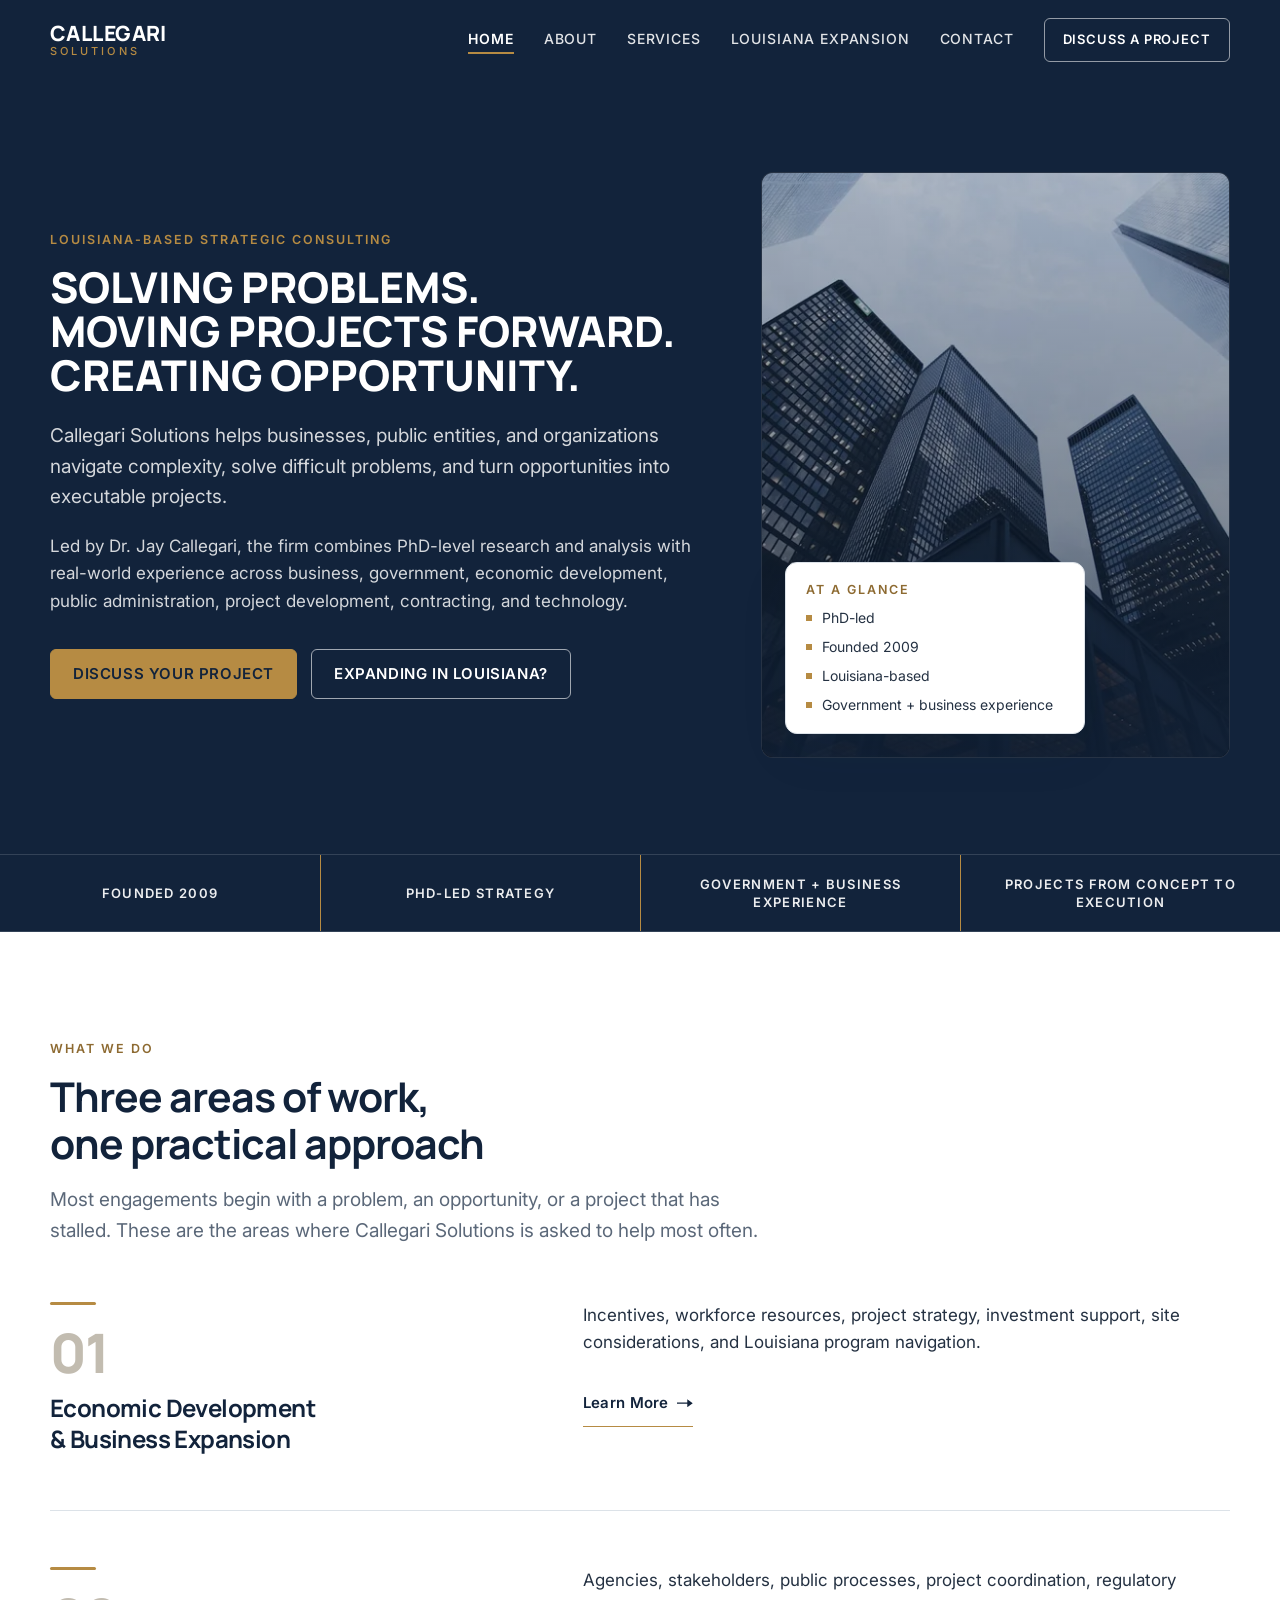
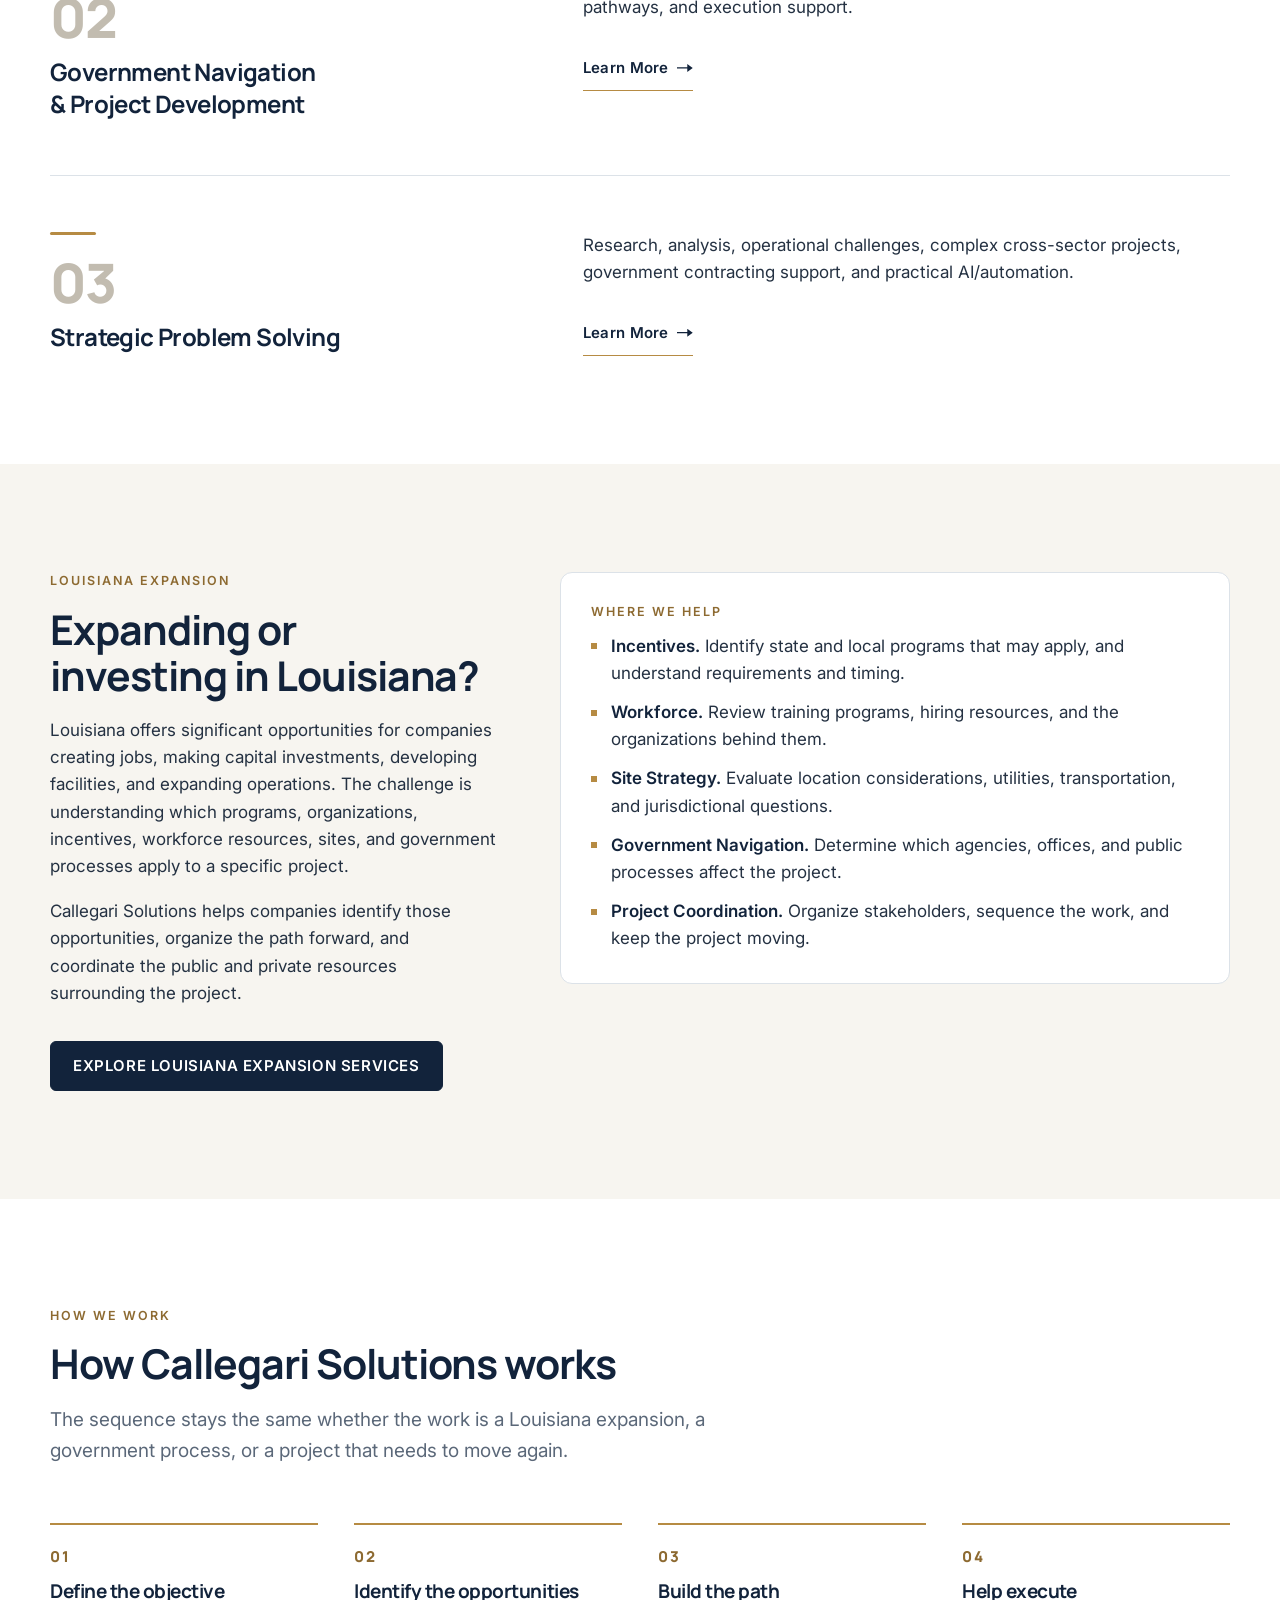
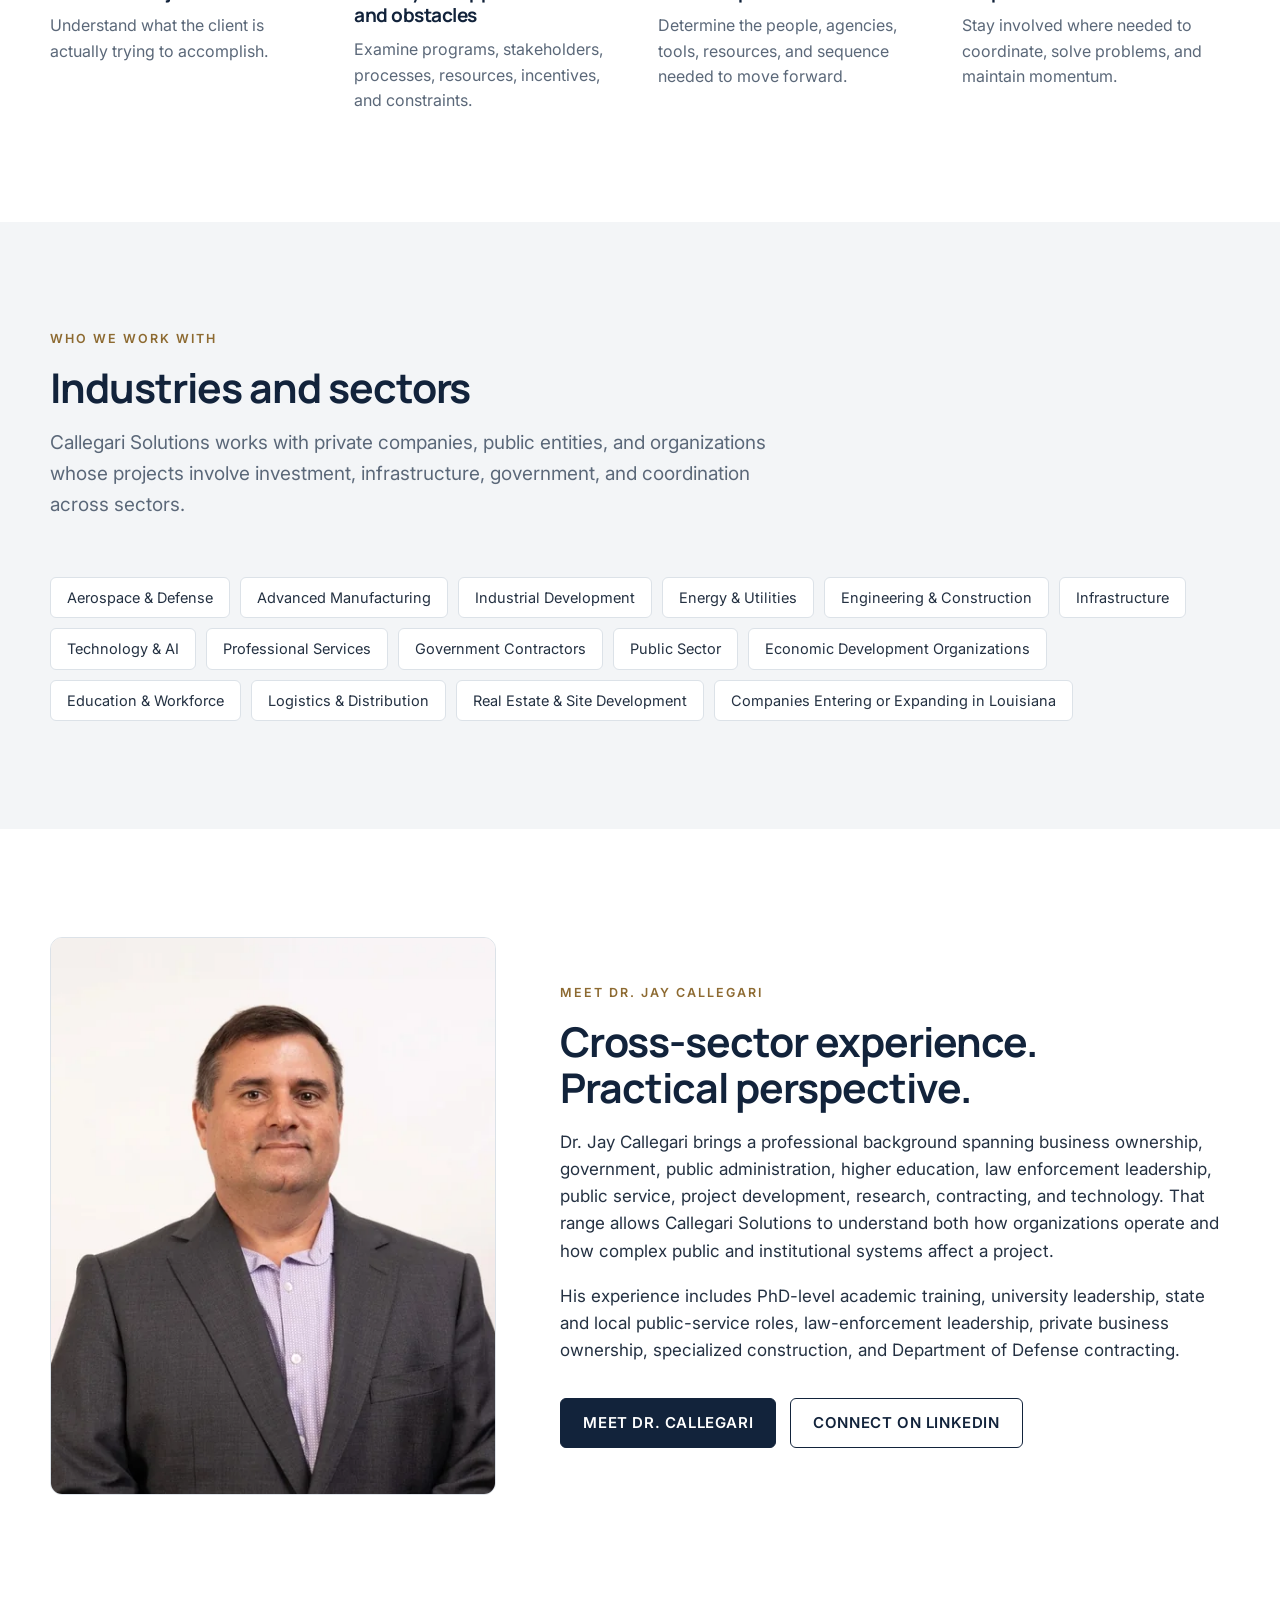
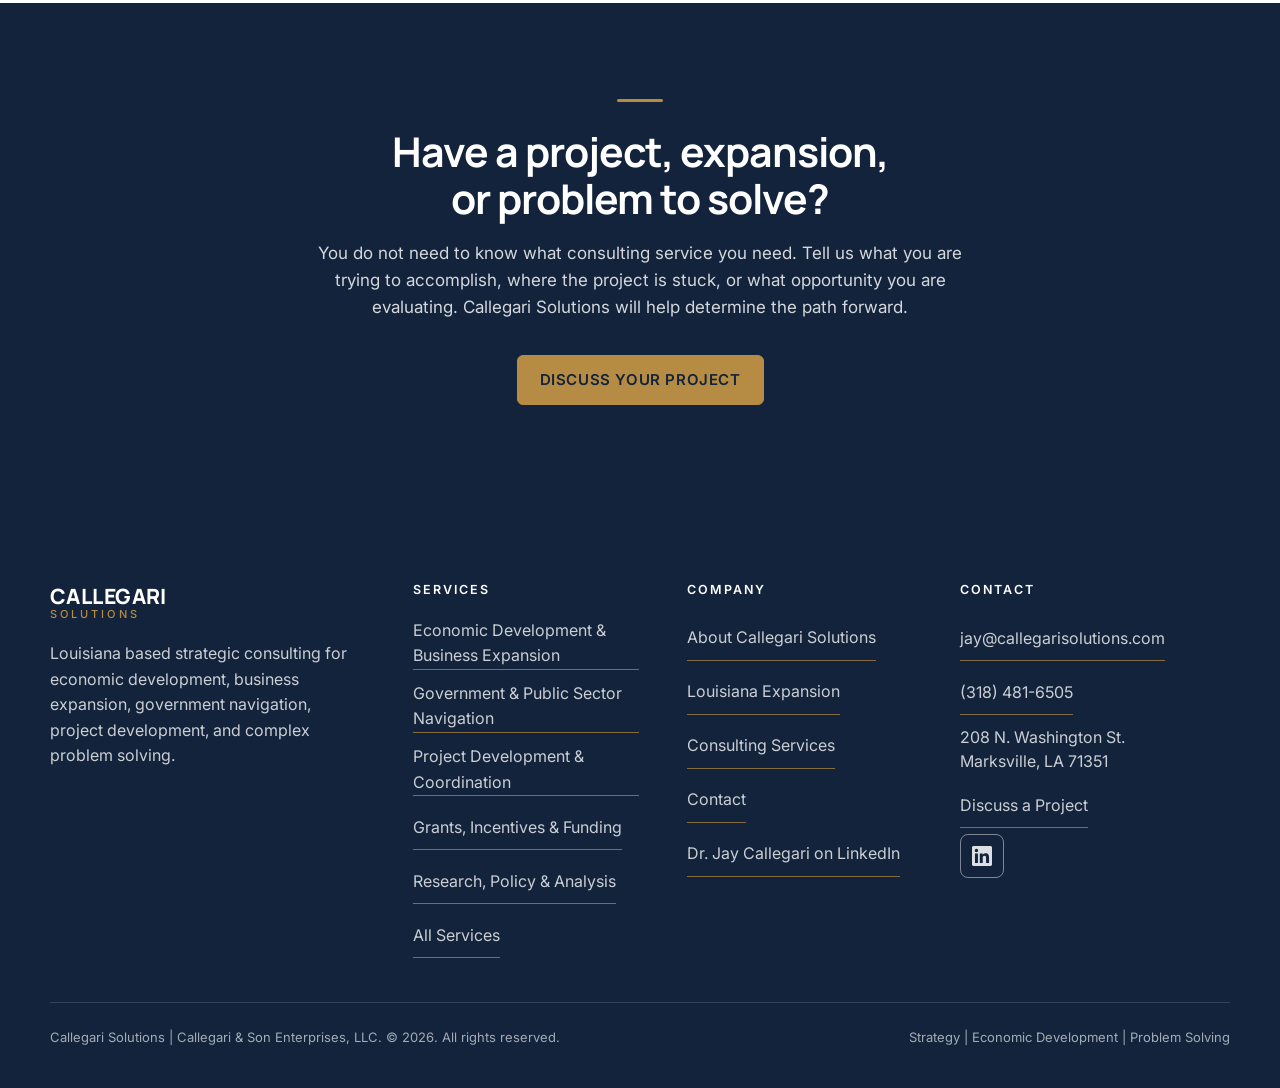
==== commit aefbd69d: "Add supplied photography, rename image assets by use Portrait of Dr. Jay Callegari - Regenerated fro" ====
--- a/public/index.html
+++ b/public/index.html
@@ -340,8 +340,8 @@
 
                     <div class="portrait-frame reveal" style="--i:1">
                         <picture>
-                            <source type="image/webp" srcset="images/jay-callegari-360.webp 360w, images/jay-callegari.webp 480w" sizes="(max-width: 760px) 88vw, 440px">
-                            <img src="images/jay-callegari.jpg" srcset="images/jay-callegari-360.jpg 360w, images/jay-callegari.jpg 480w" sizes="(max-width: 760px) 88vw, 440px" width="480" height="600" loading="lazy" decoding="async" alt="Dr. Jay Callegari, founder and principal consultant of Callegari Solutions">
+                            <source type="image/webp" srcset="images/dr-jay-callegari-portrait-360.webp 360w, images/dr-jay-callegari-portrait-480.webp 480w, images/dr-jay-callegari-portrait-820.webp 820w" sizes="(max-width: 760px) 88vw, 440px">
+                            <img src="images/dr-jay-callegari-portrait-480.jpg" srcset="images/dr-jay-callegari-portrait-360.jpg 360w, images/dr-jay-callegari-portrait-480.jpg 480w, images/dr-jay-callegari-portrait-820.jpg 820w" sizes="(max-width: 760px) 88vw, 440px" width="820" height="1025" loading="lazy" decoding="async" alt="Dr. Jay Callegari, founder and principal consultant of Callegari Solutions">
                         </picture>
                     </div>
 
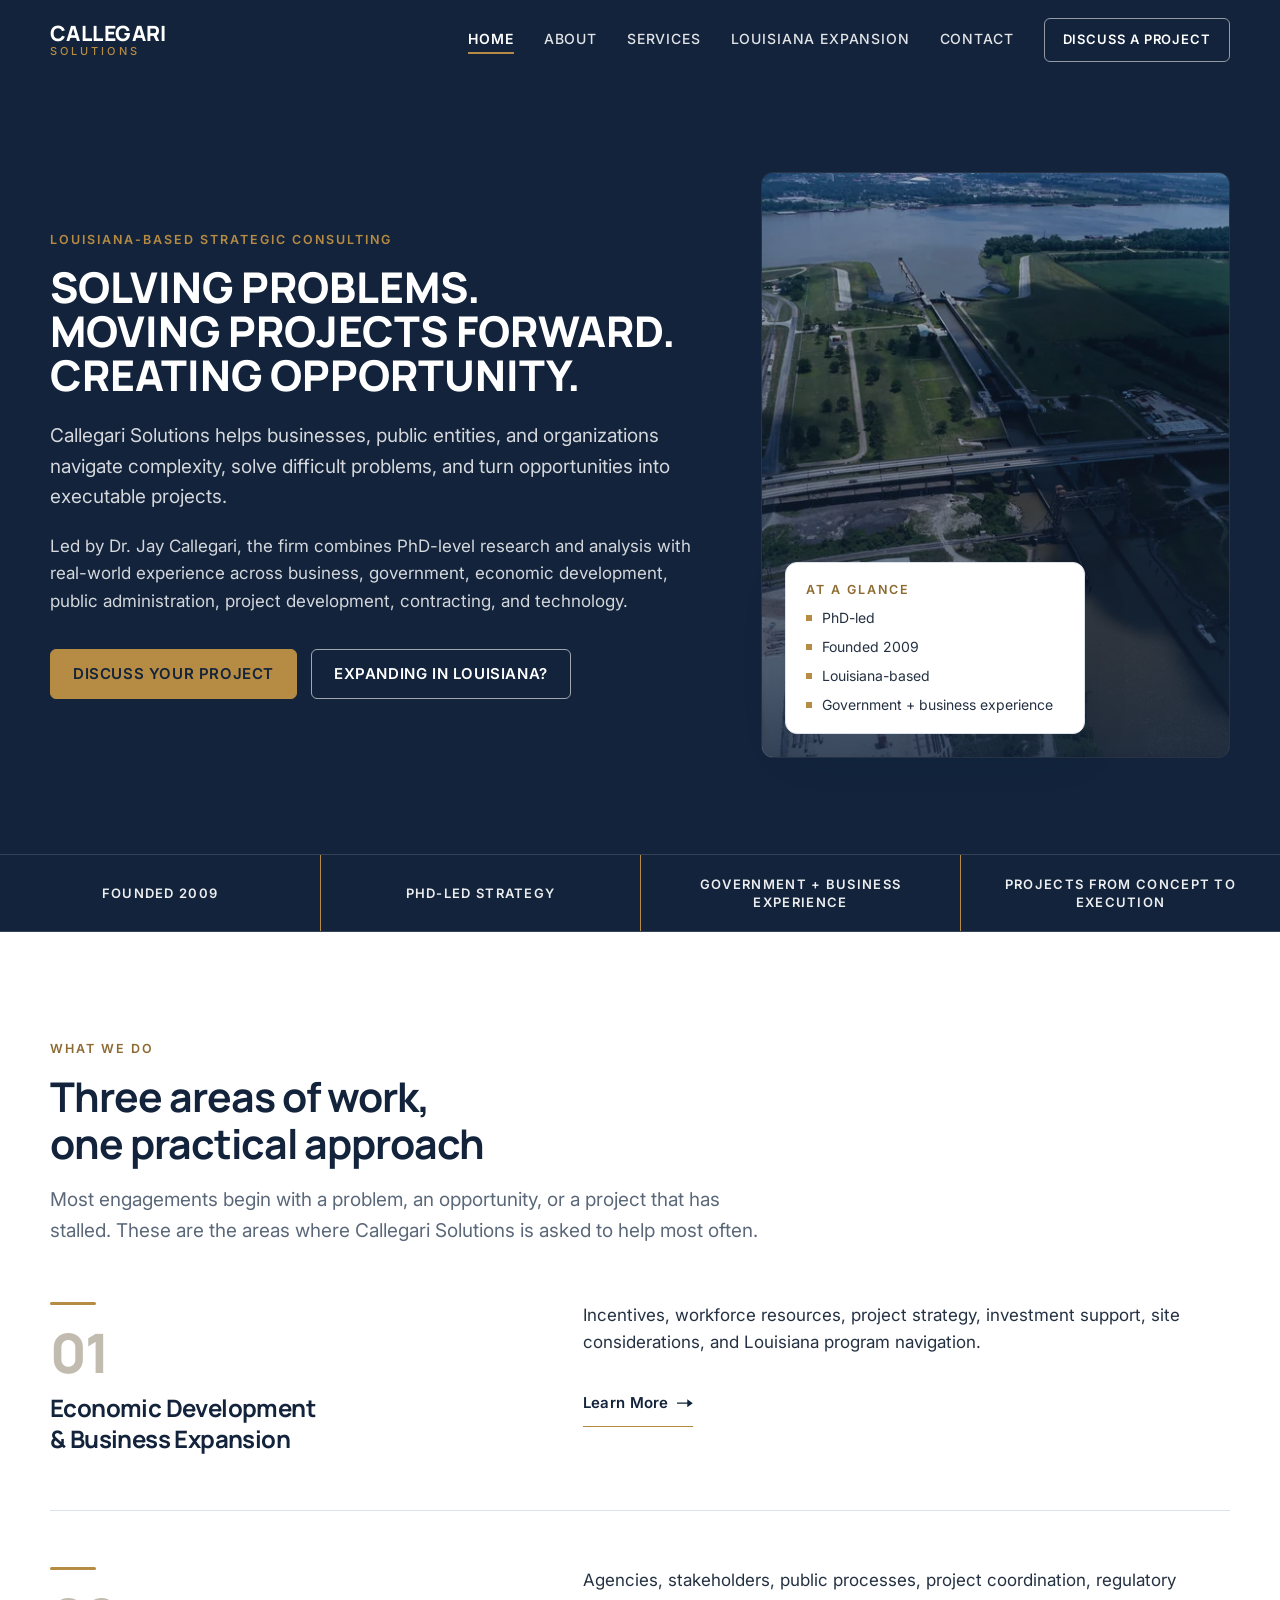
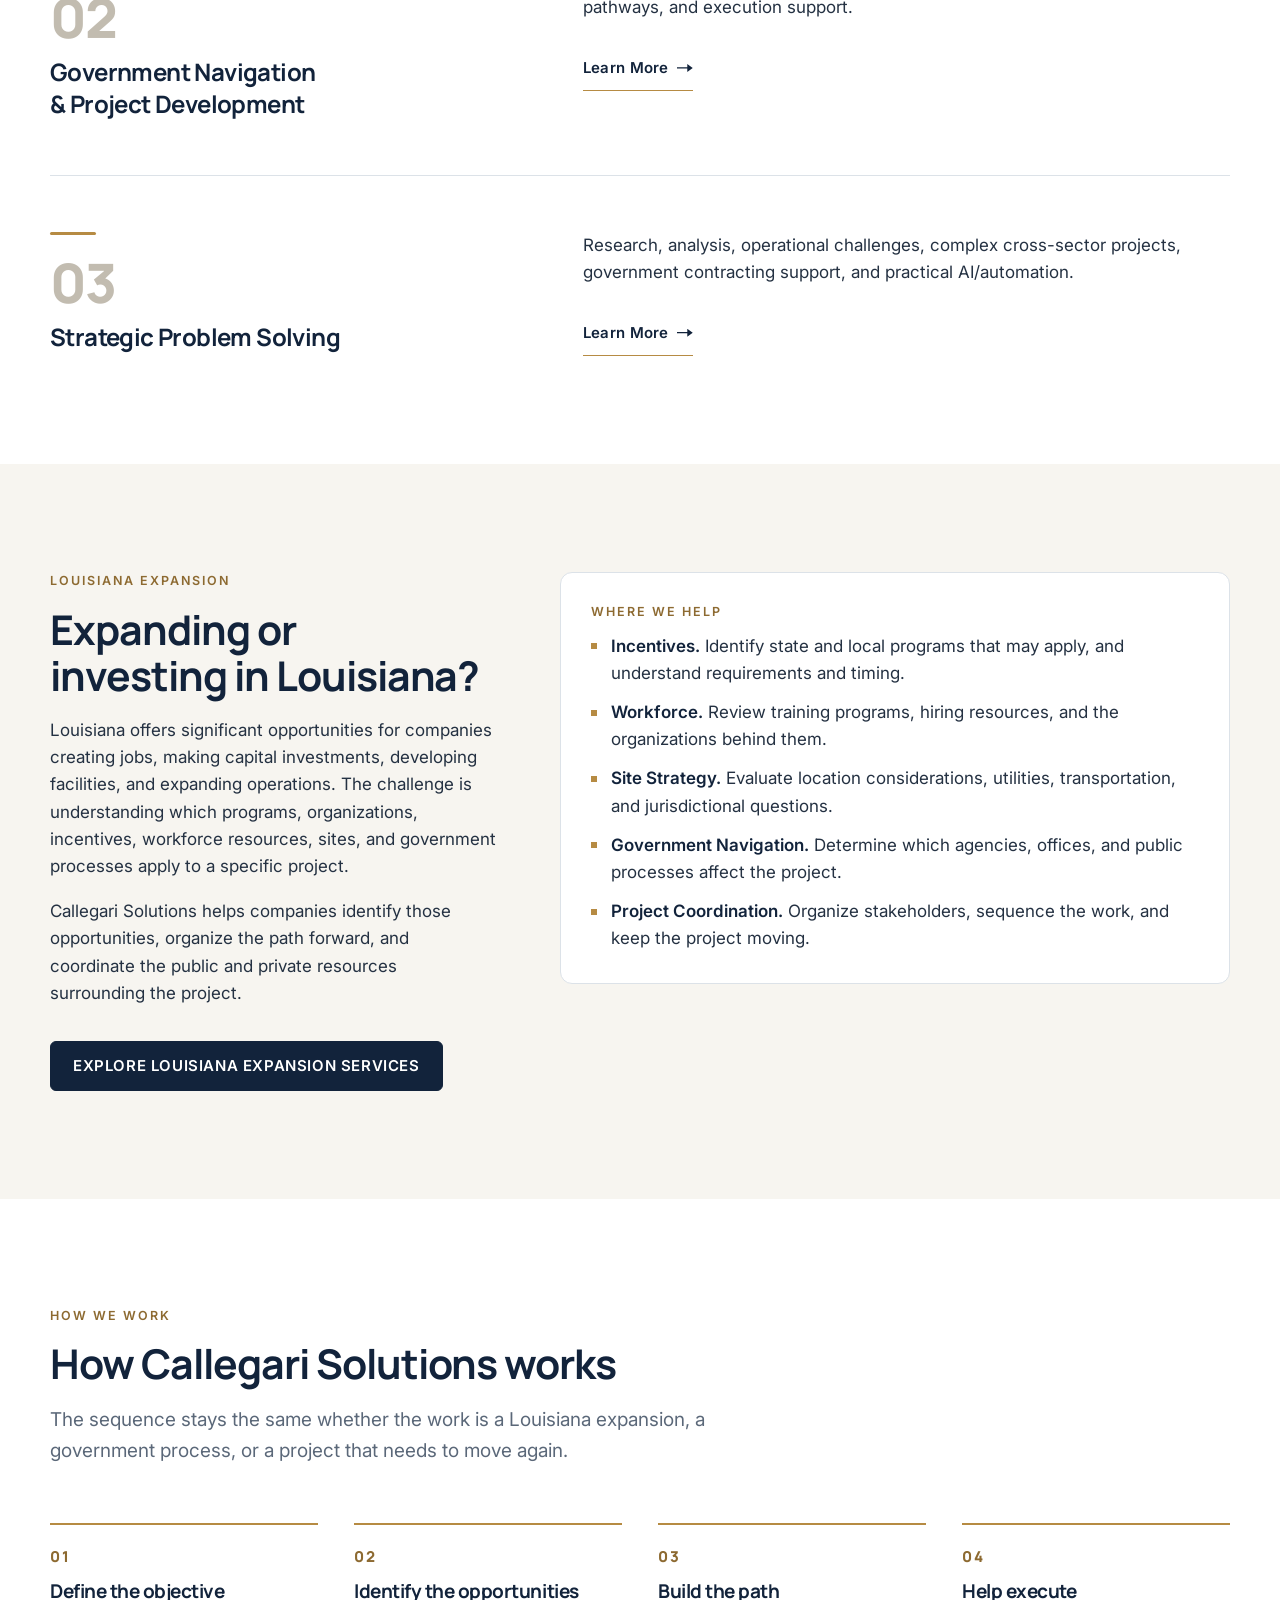
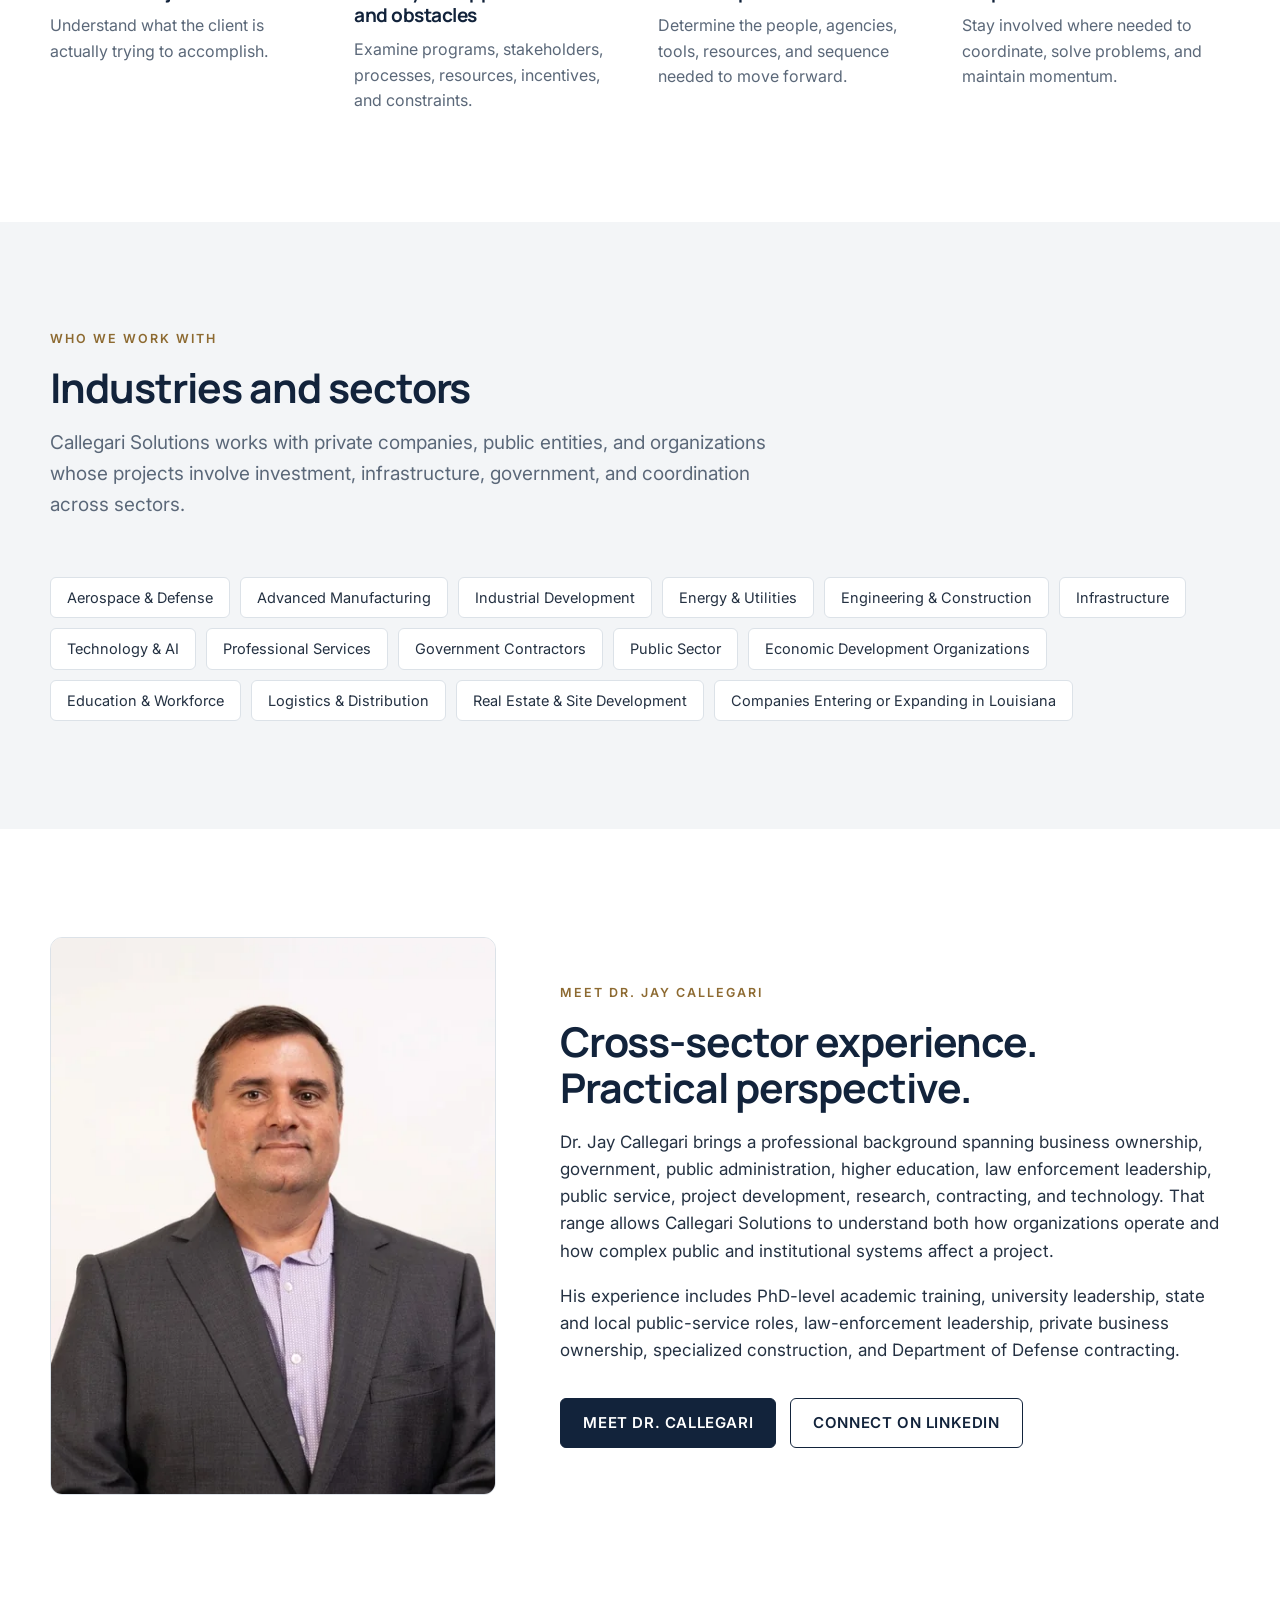
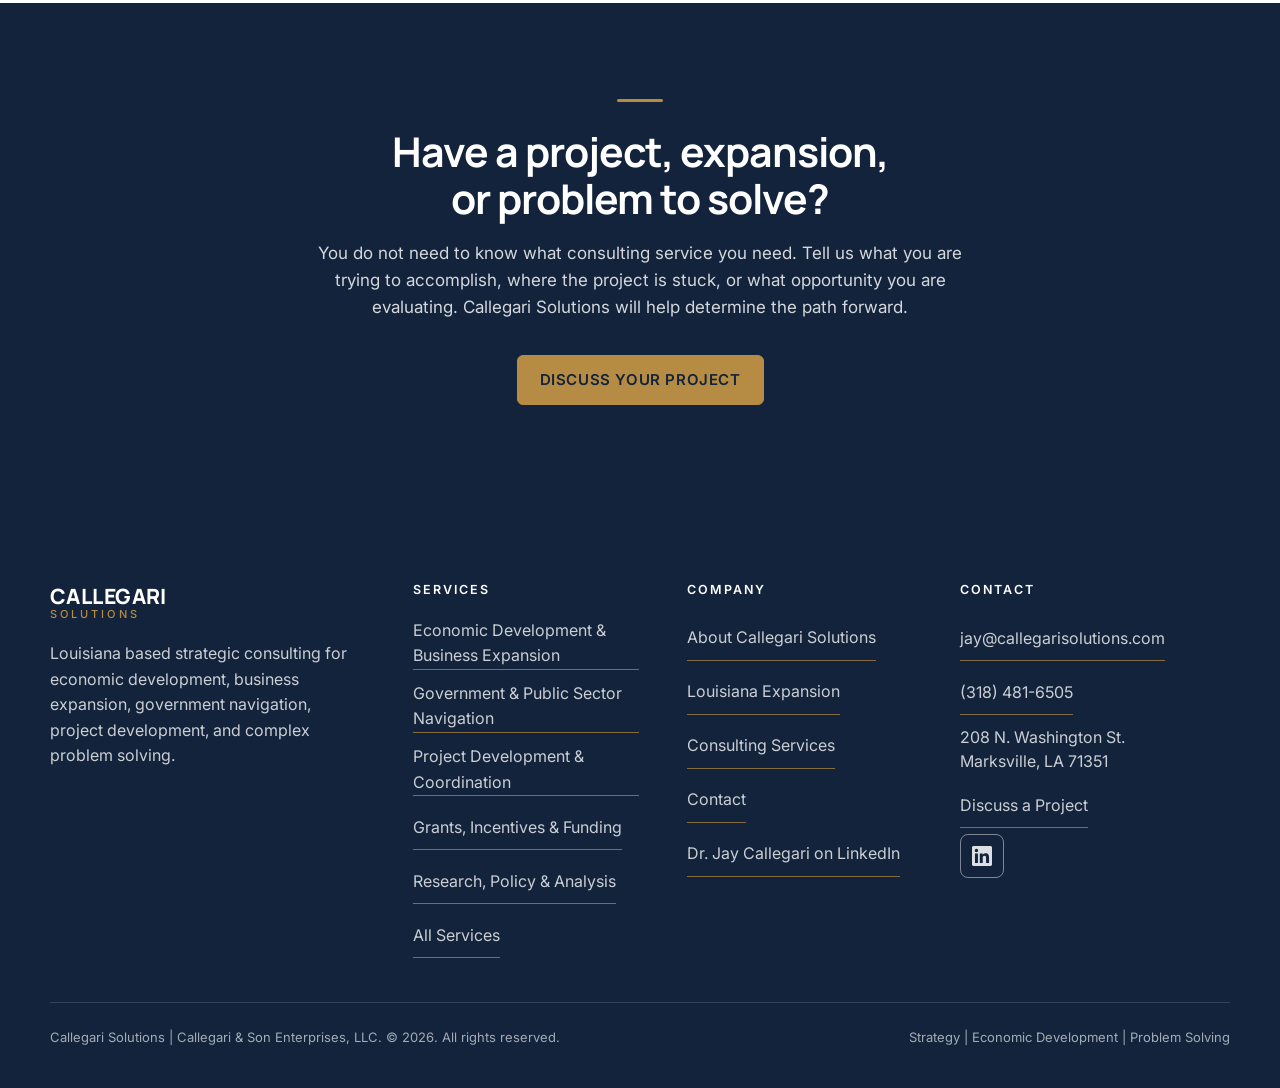
==== commit 44107e2d: "Replace generic homepage hero with supplied Louisiana waterway aerial The stock photograph of anonym" ====
--- a/public/index.html
+++ b/public/index.html
@@ -141,8 +141,8 @@
                     <div class="hero__media">
                         <div class="hero__figure">
                             <picture>
-                                <source type="image/webp" srcset="images/home-hero-480.webp 480w, images/home-hero-720.webp 720w" sizes="(max-width: 900px) 92vw, 480px">
-                                <img src="images/home-hero-720.jpg" srcset="images/home-hero-480.jpg 480w, images/home-hero-720.jpg 720w" sizes="(max-width: 900px) 92vw, 480px" alt="" width="720" height="900" decoding="async" fetchpriority="high">
+                                <source type="image/webp" srcset="images/louisiana-waterway-lock-aerial-480.webp 480w, images/louisiana-waterway-lock-aerial-720.webp 720w, images/louisiana-waterway-lock-aerial-960.webp 960w" sizes="(max-width: 900px) 92vw, 480px">
+                                <img src="images/louisiana-waterway-lock-aerial-720.jpg" srcset="images/louisiana-waterway-lock-aerial-480.jpg 480w, images/louisiana-waterway-lock-aerial-720.jpg 720w, images/louisiana-waterway-lock-aerial-960.jpg 960w" sizes="(max-width: 900px) 92vw, 480px" alt="Aerial view of a Louisiana navigation lock where an industrial canal meets a wide river, crossed by a highway bridge and a railroad lift bridge, with a pipe yard in the foreground." width="960" height="1200" decoding="async" fetchpriority="high">
                             </picture>
                         </div>
                         <div class="proof-card">
